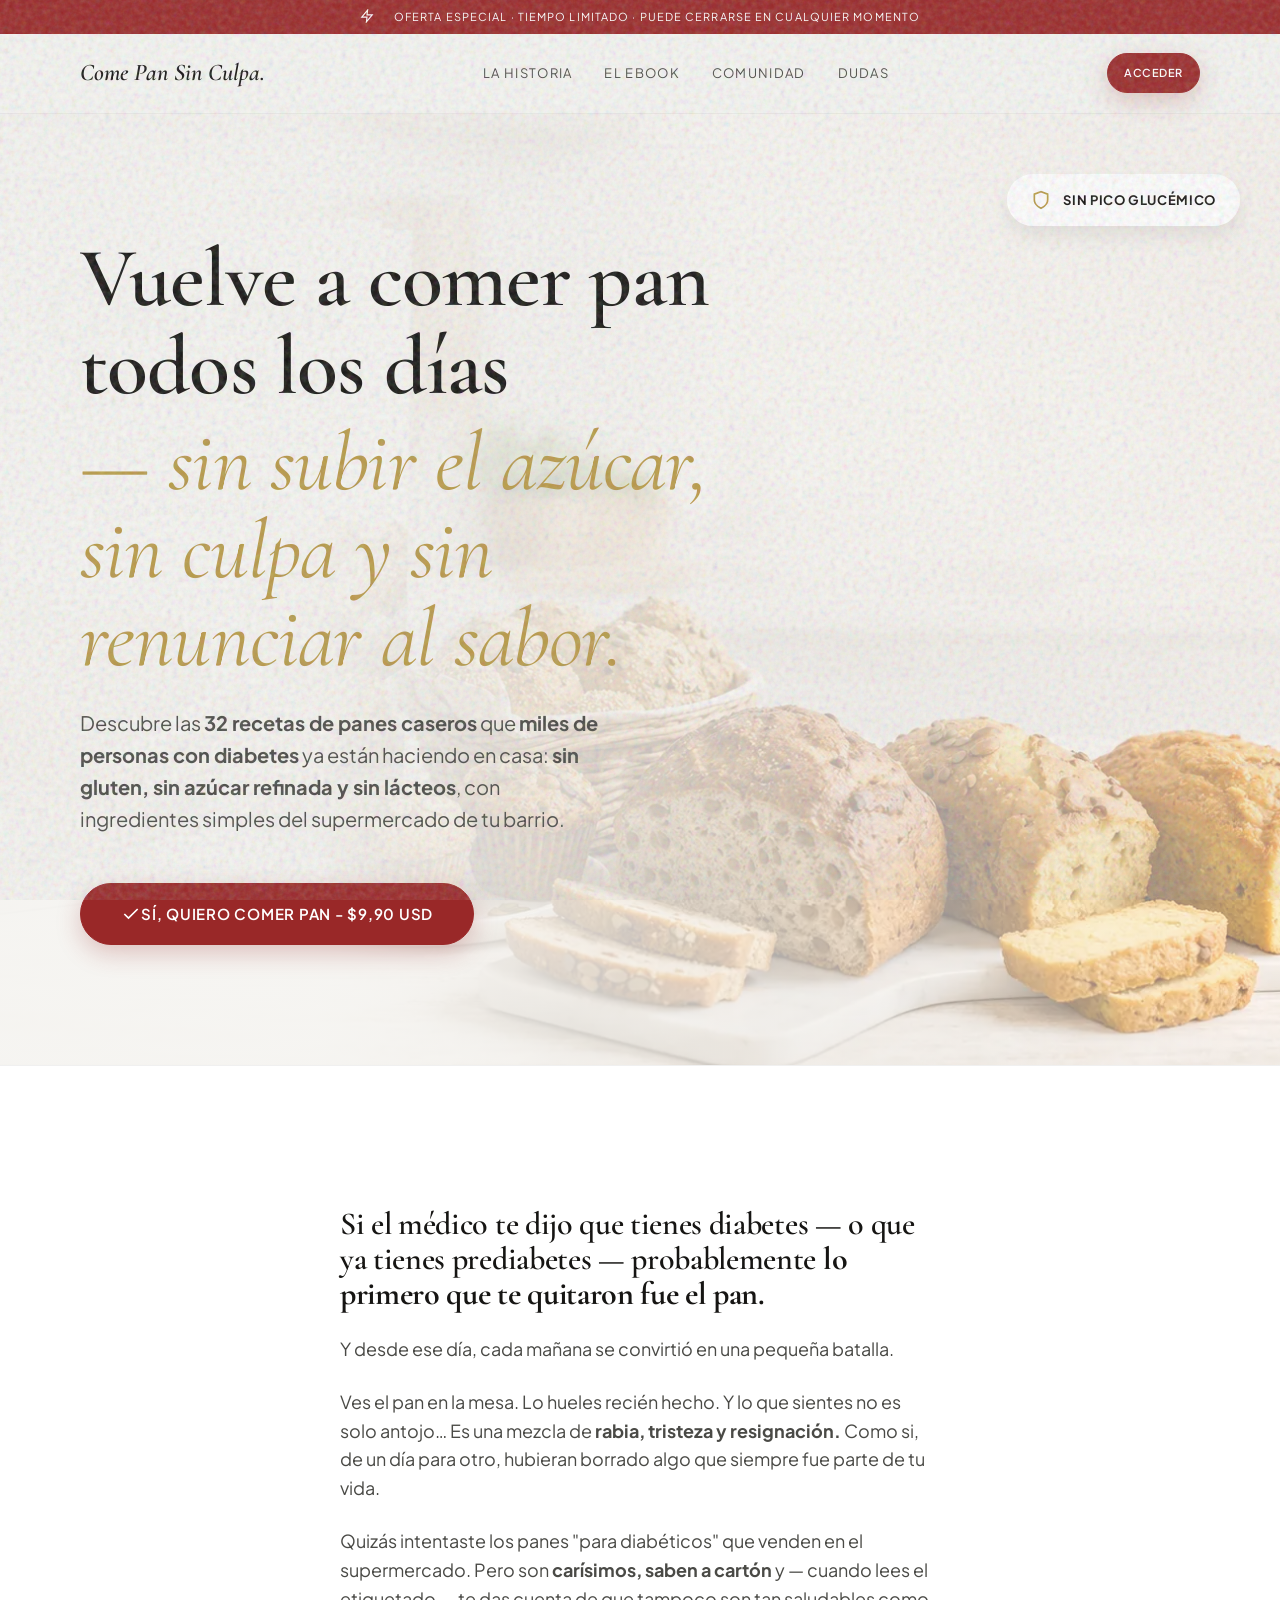
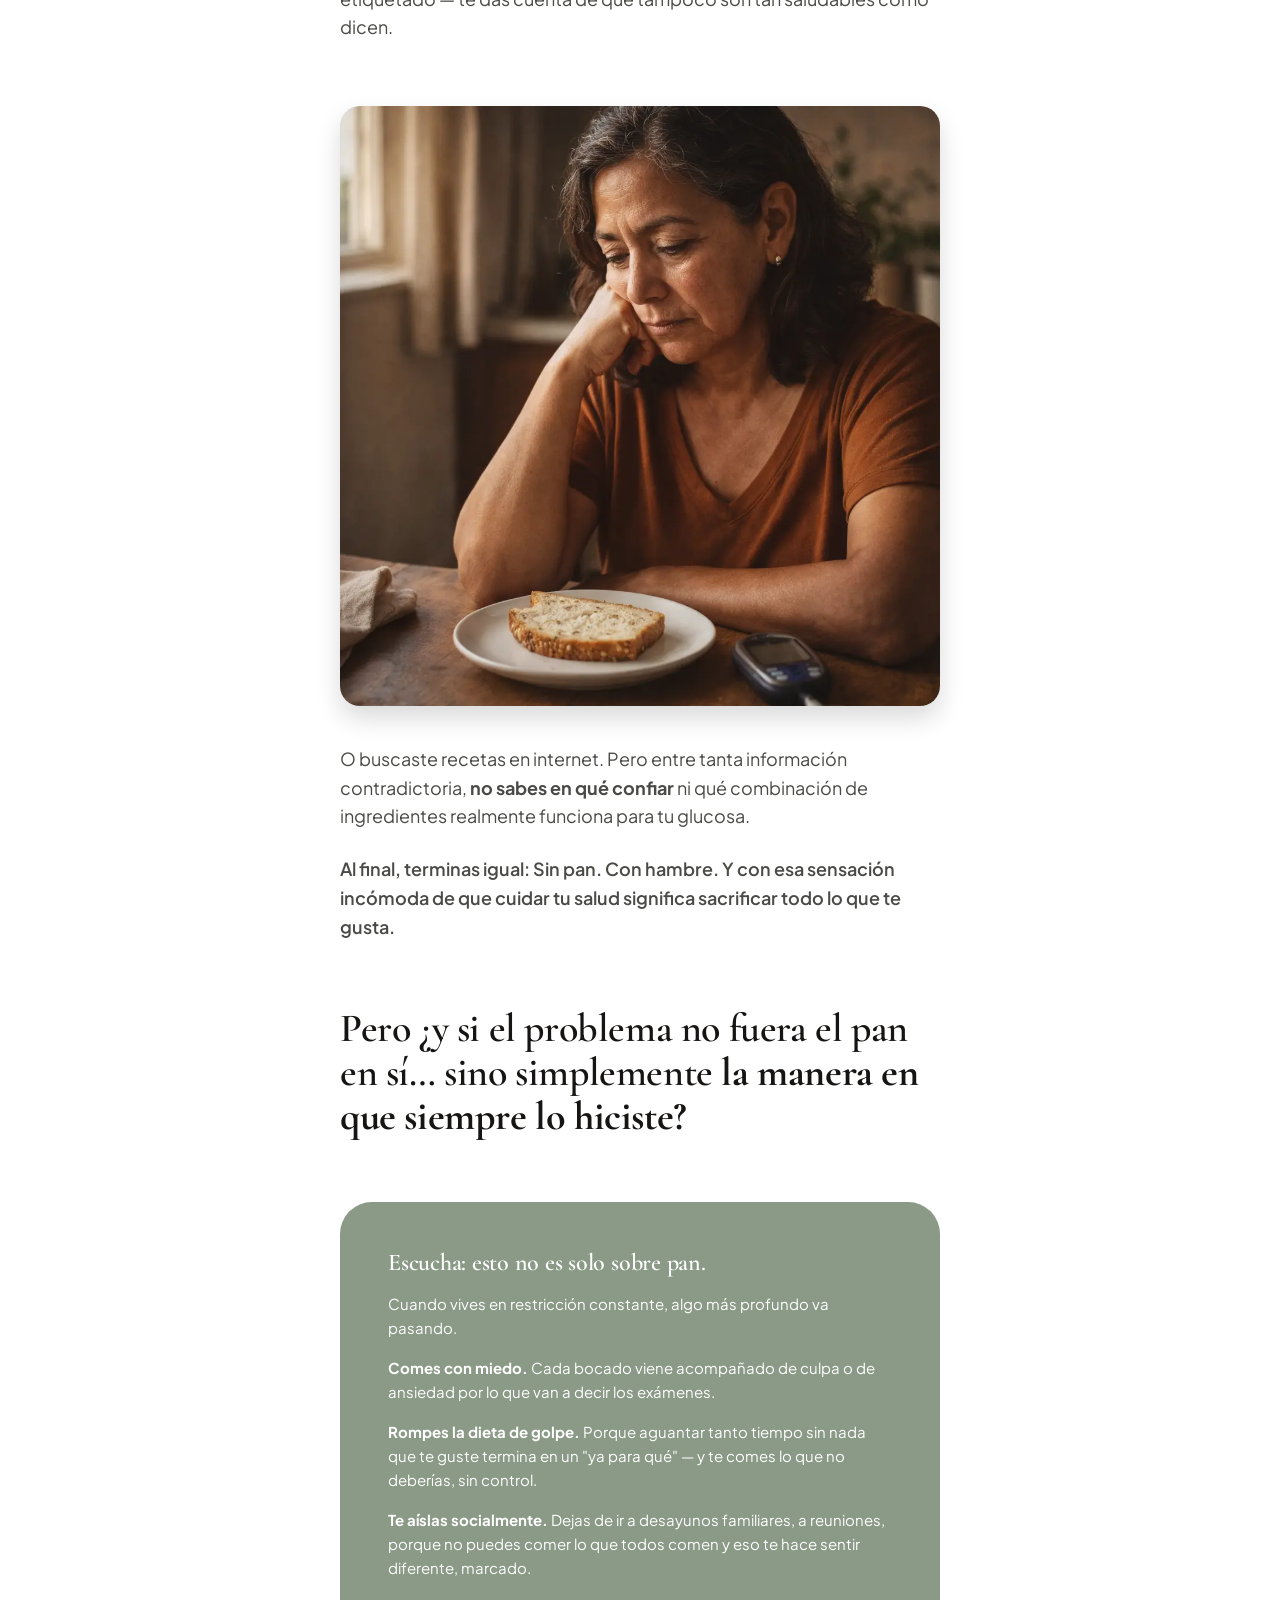
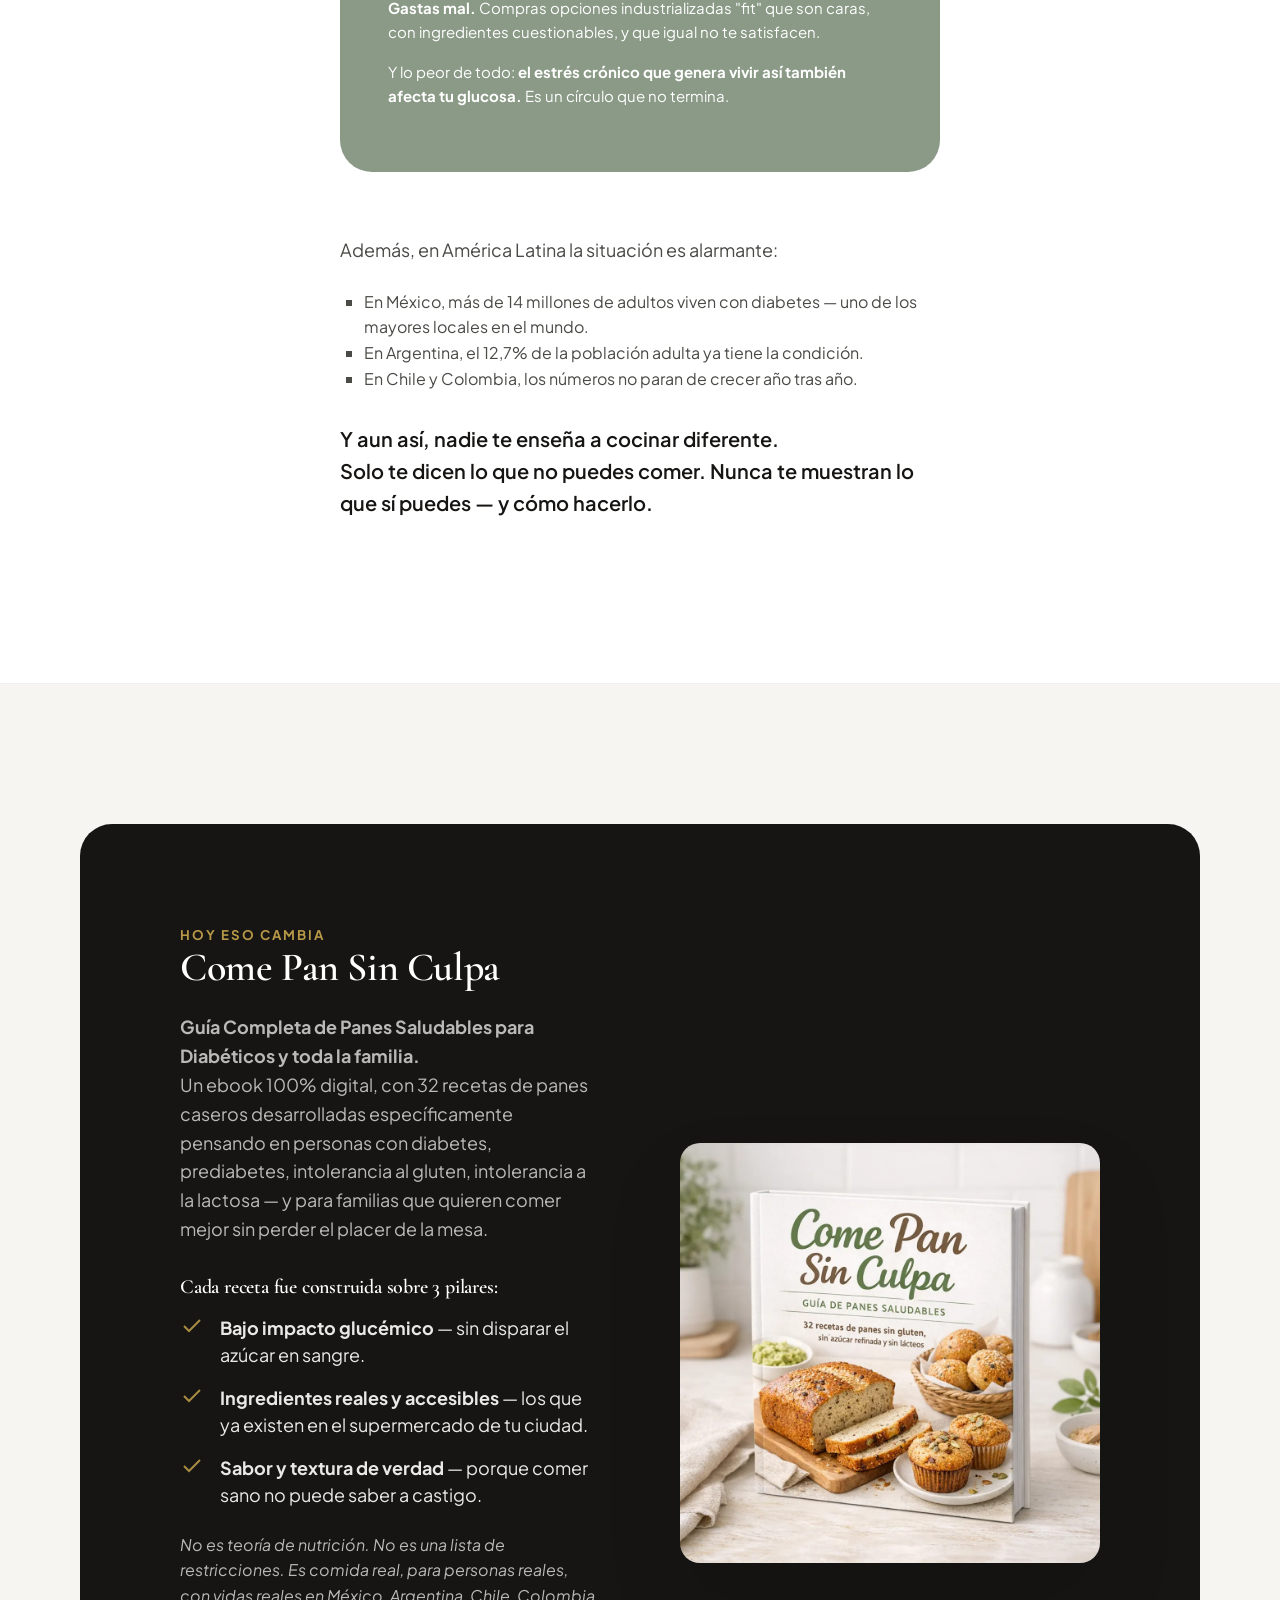
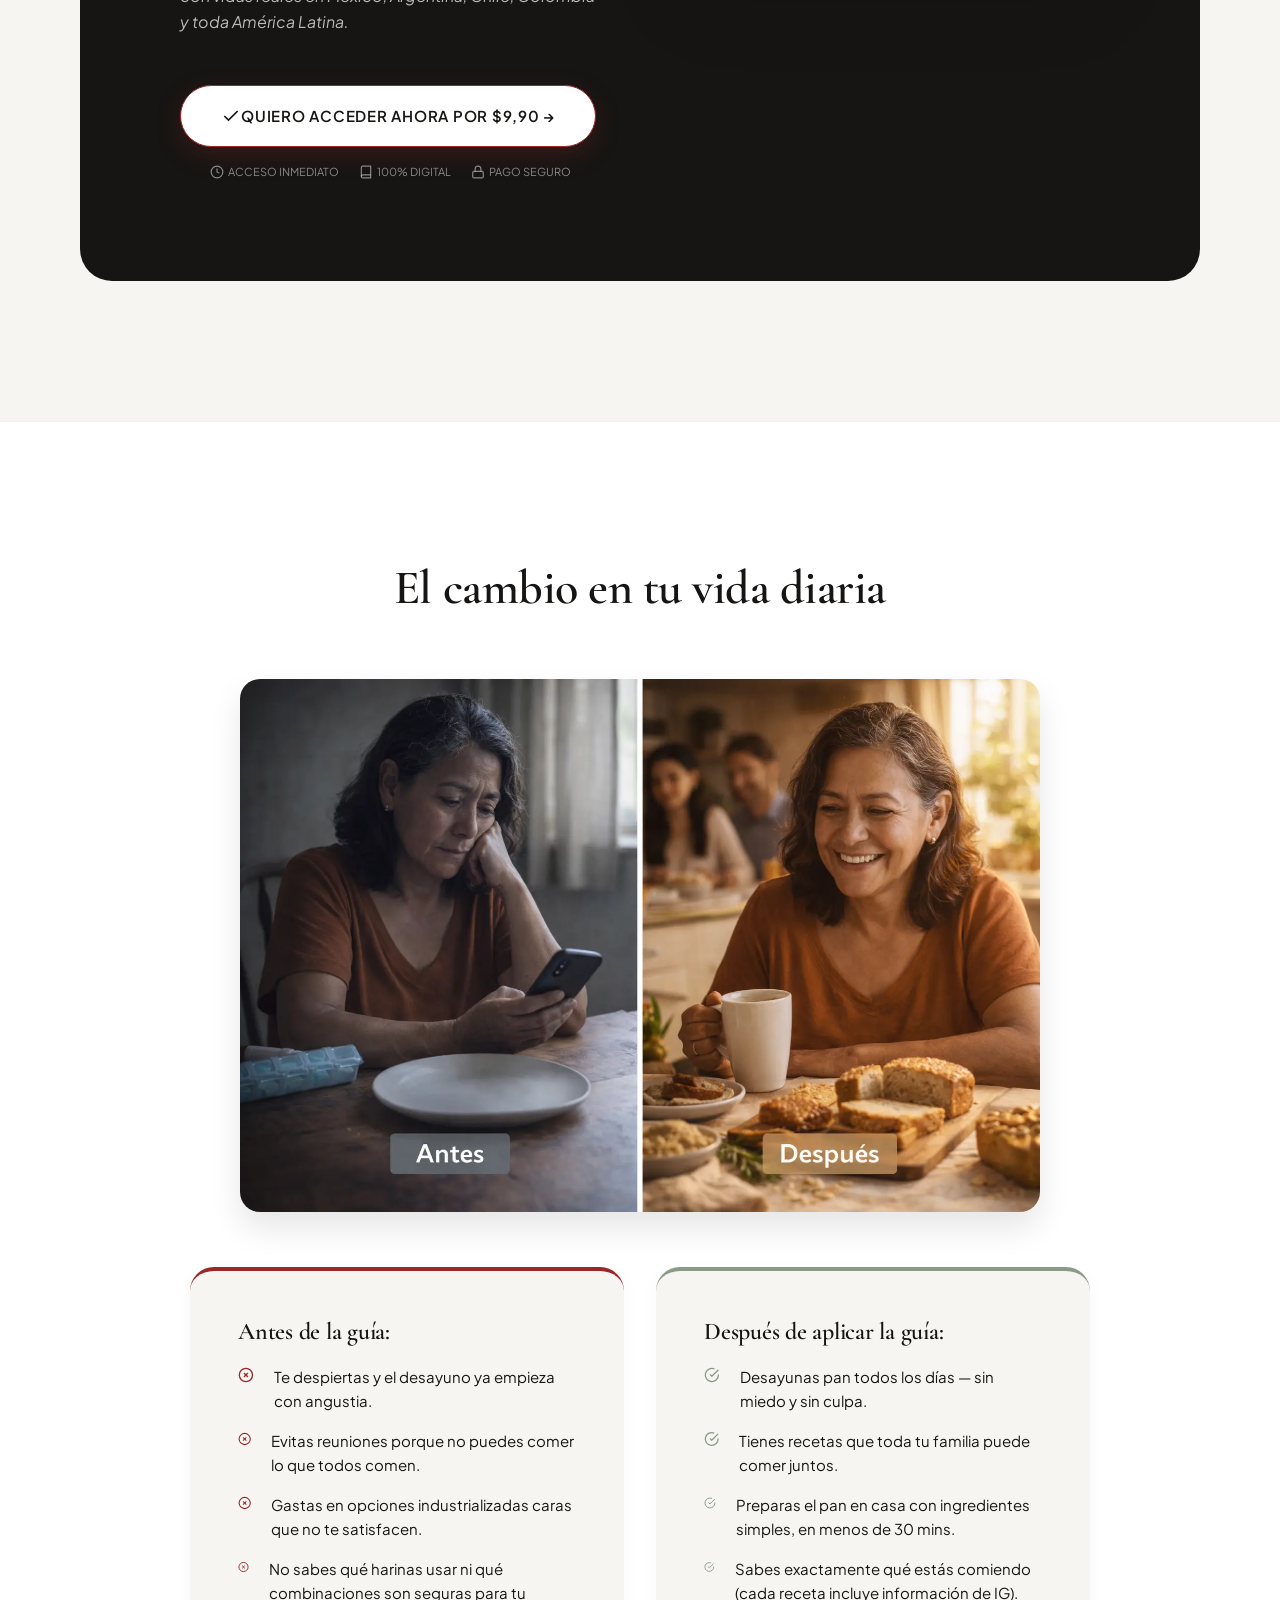
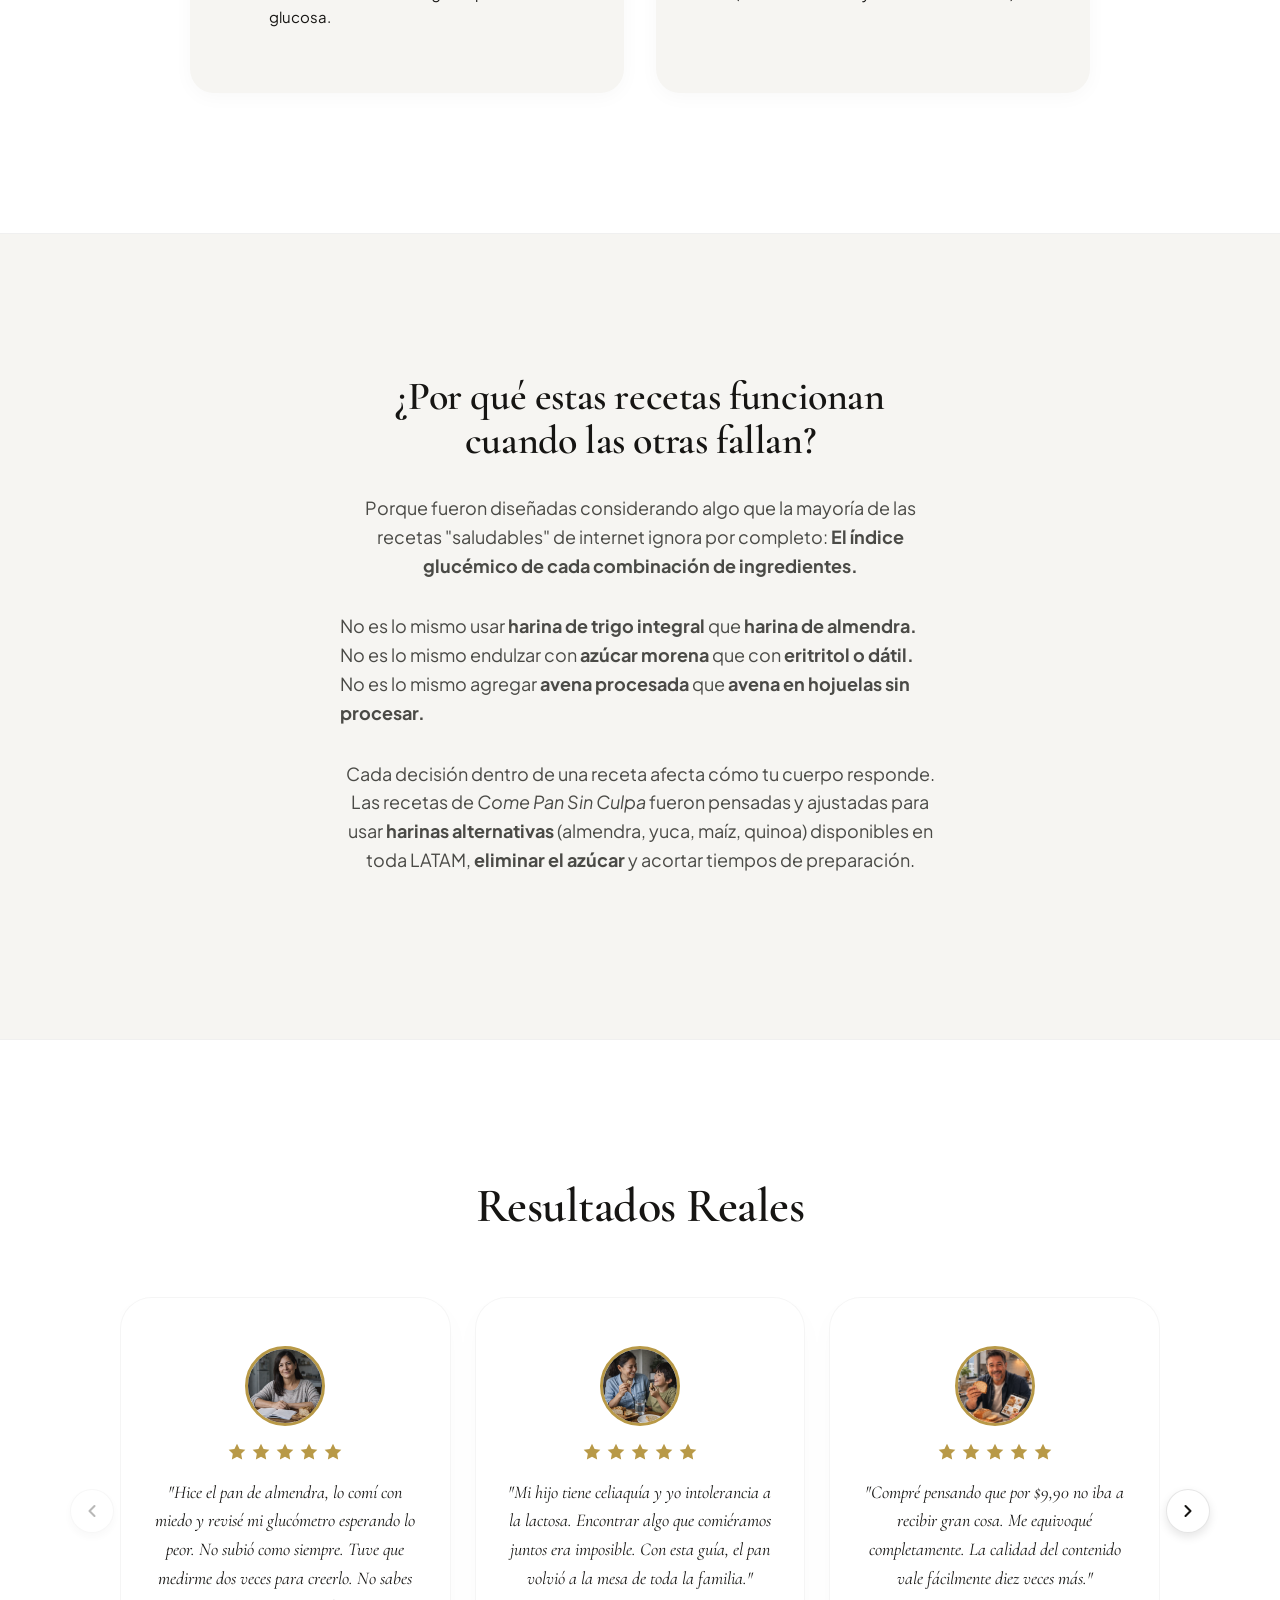
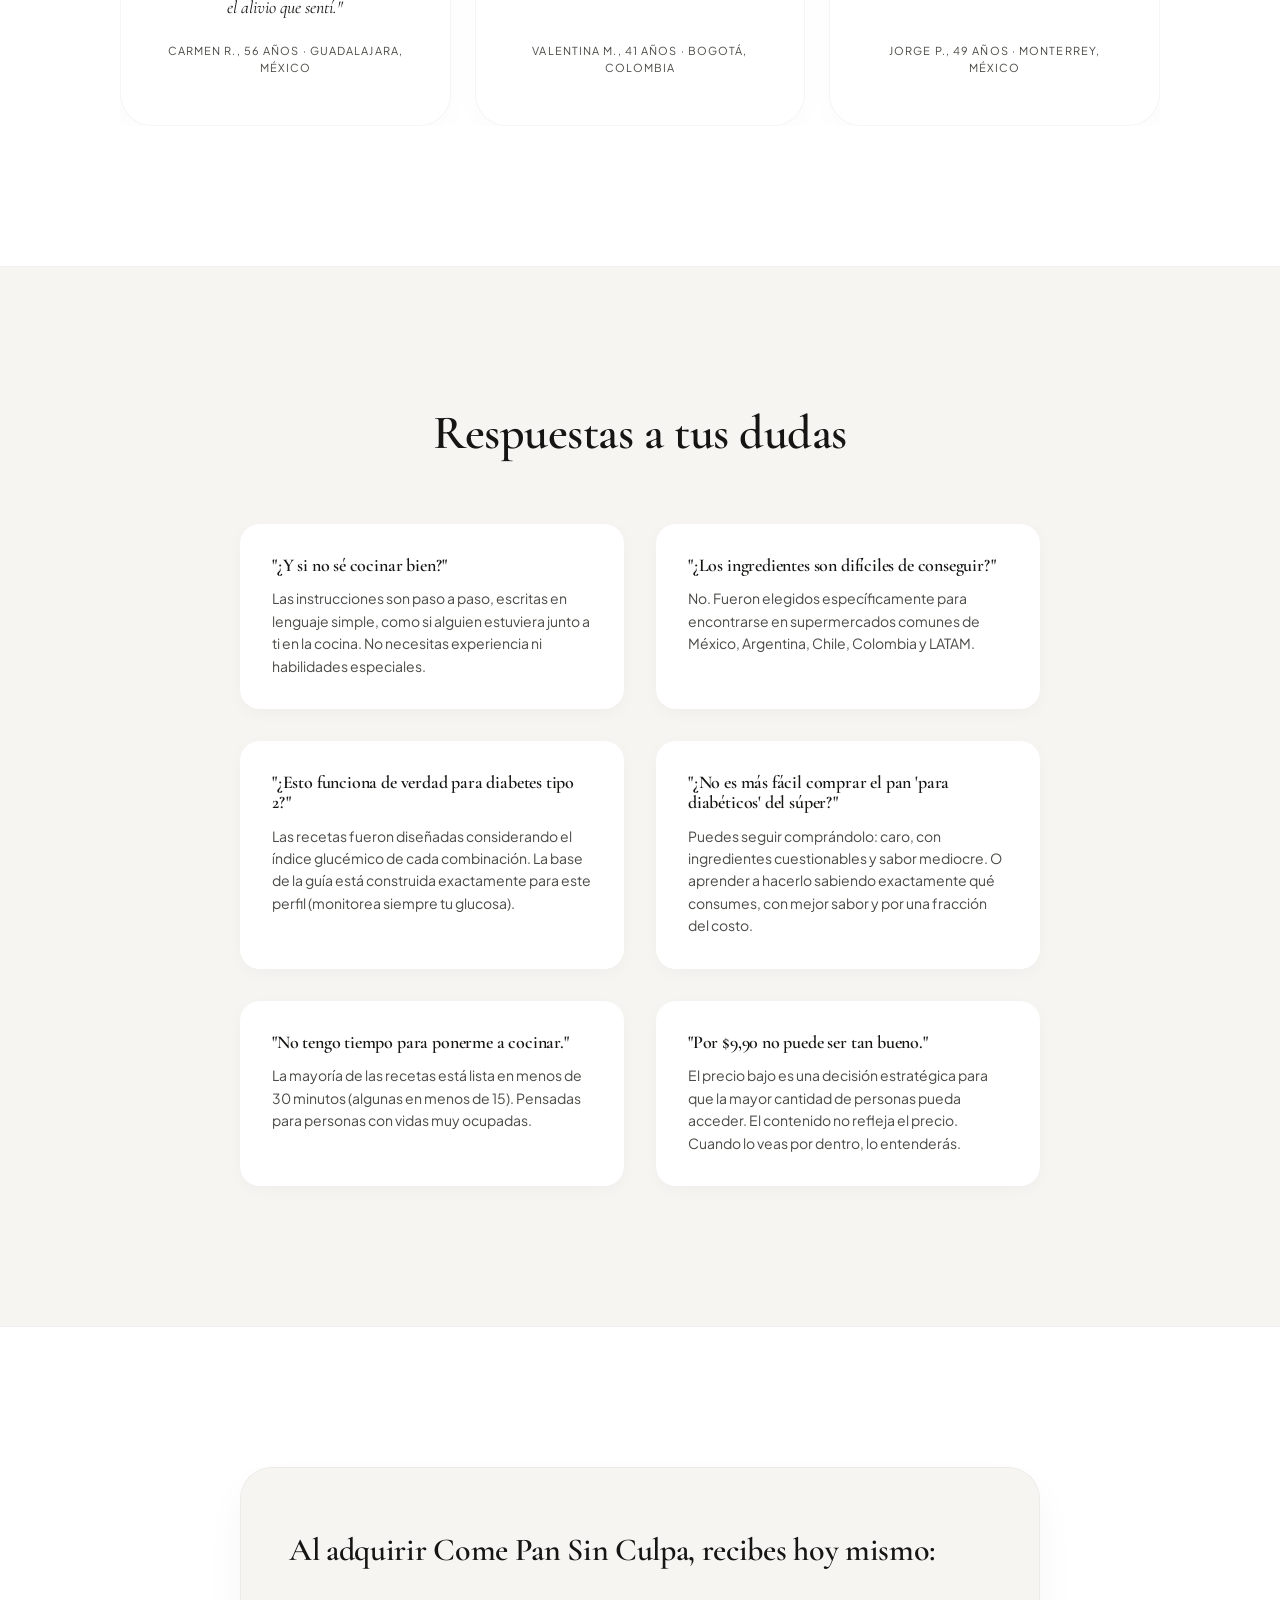
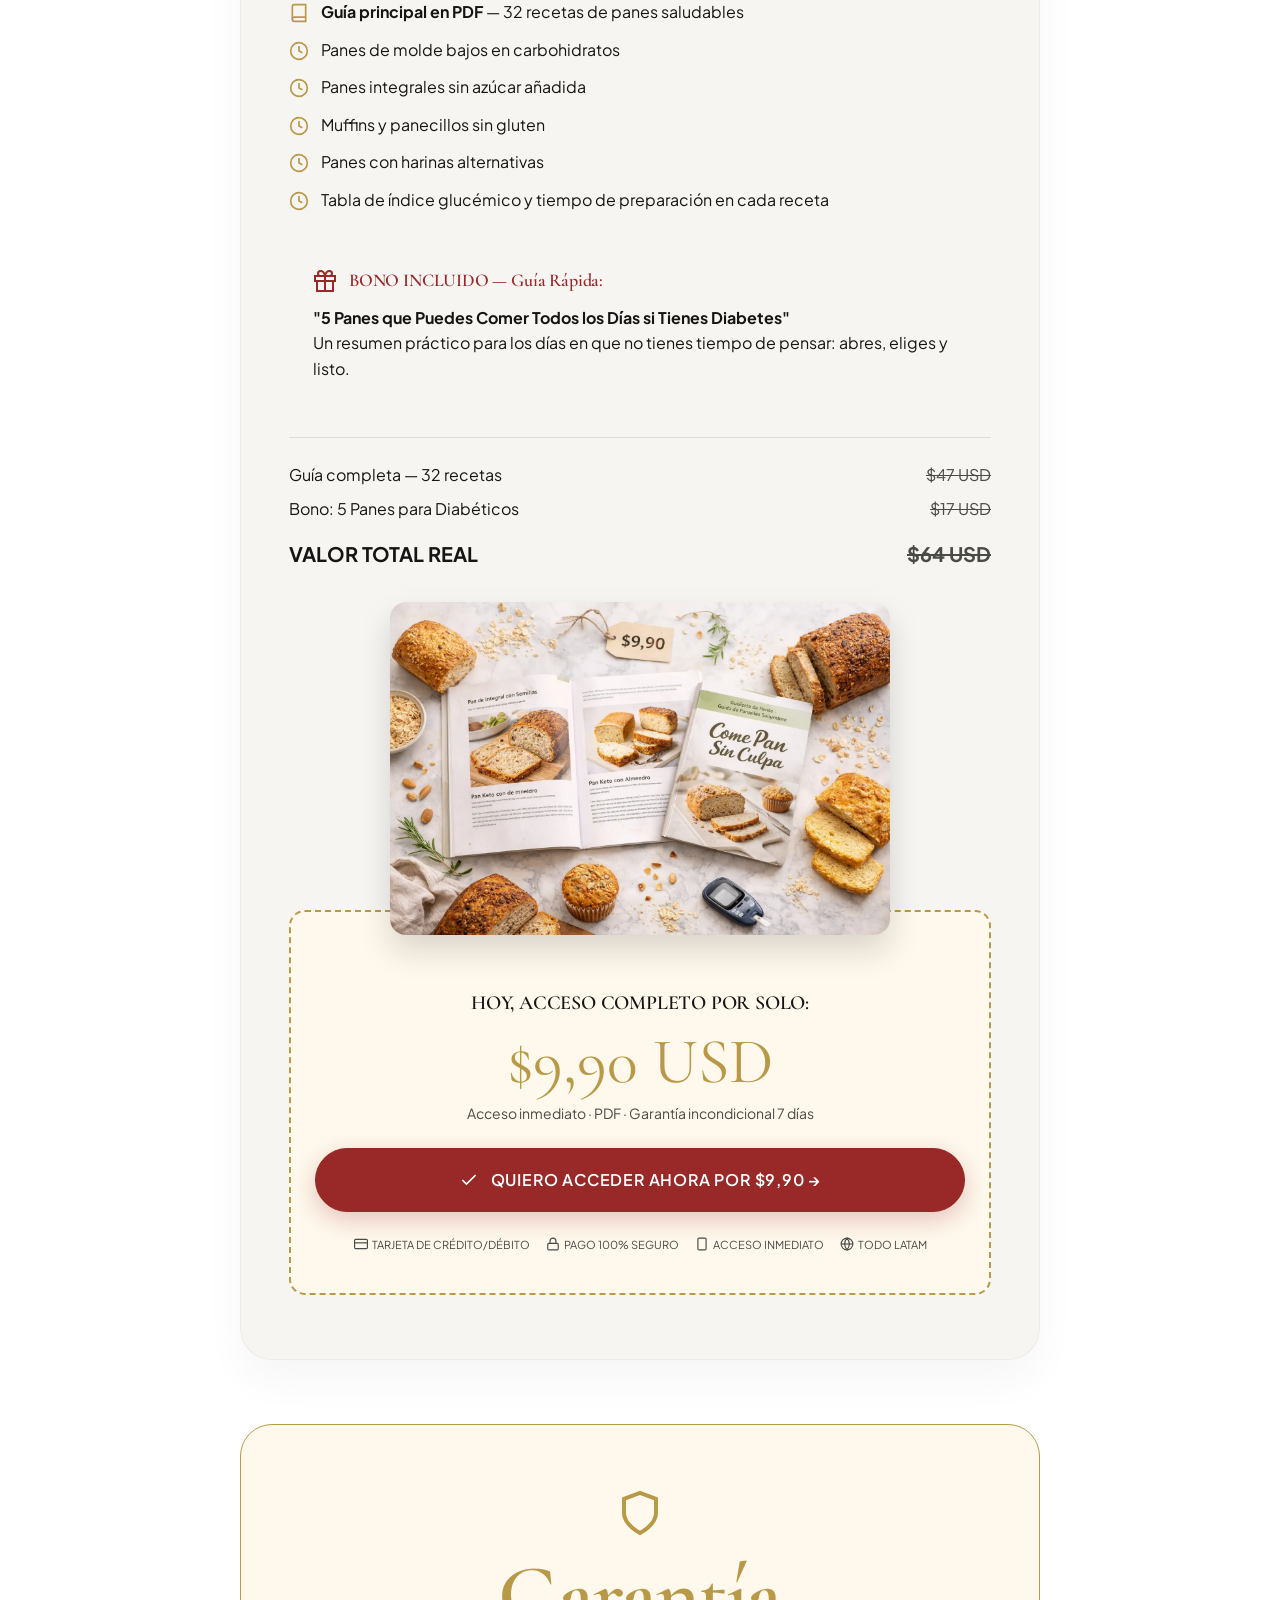
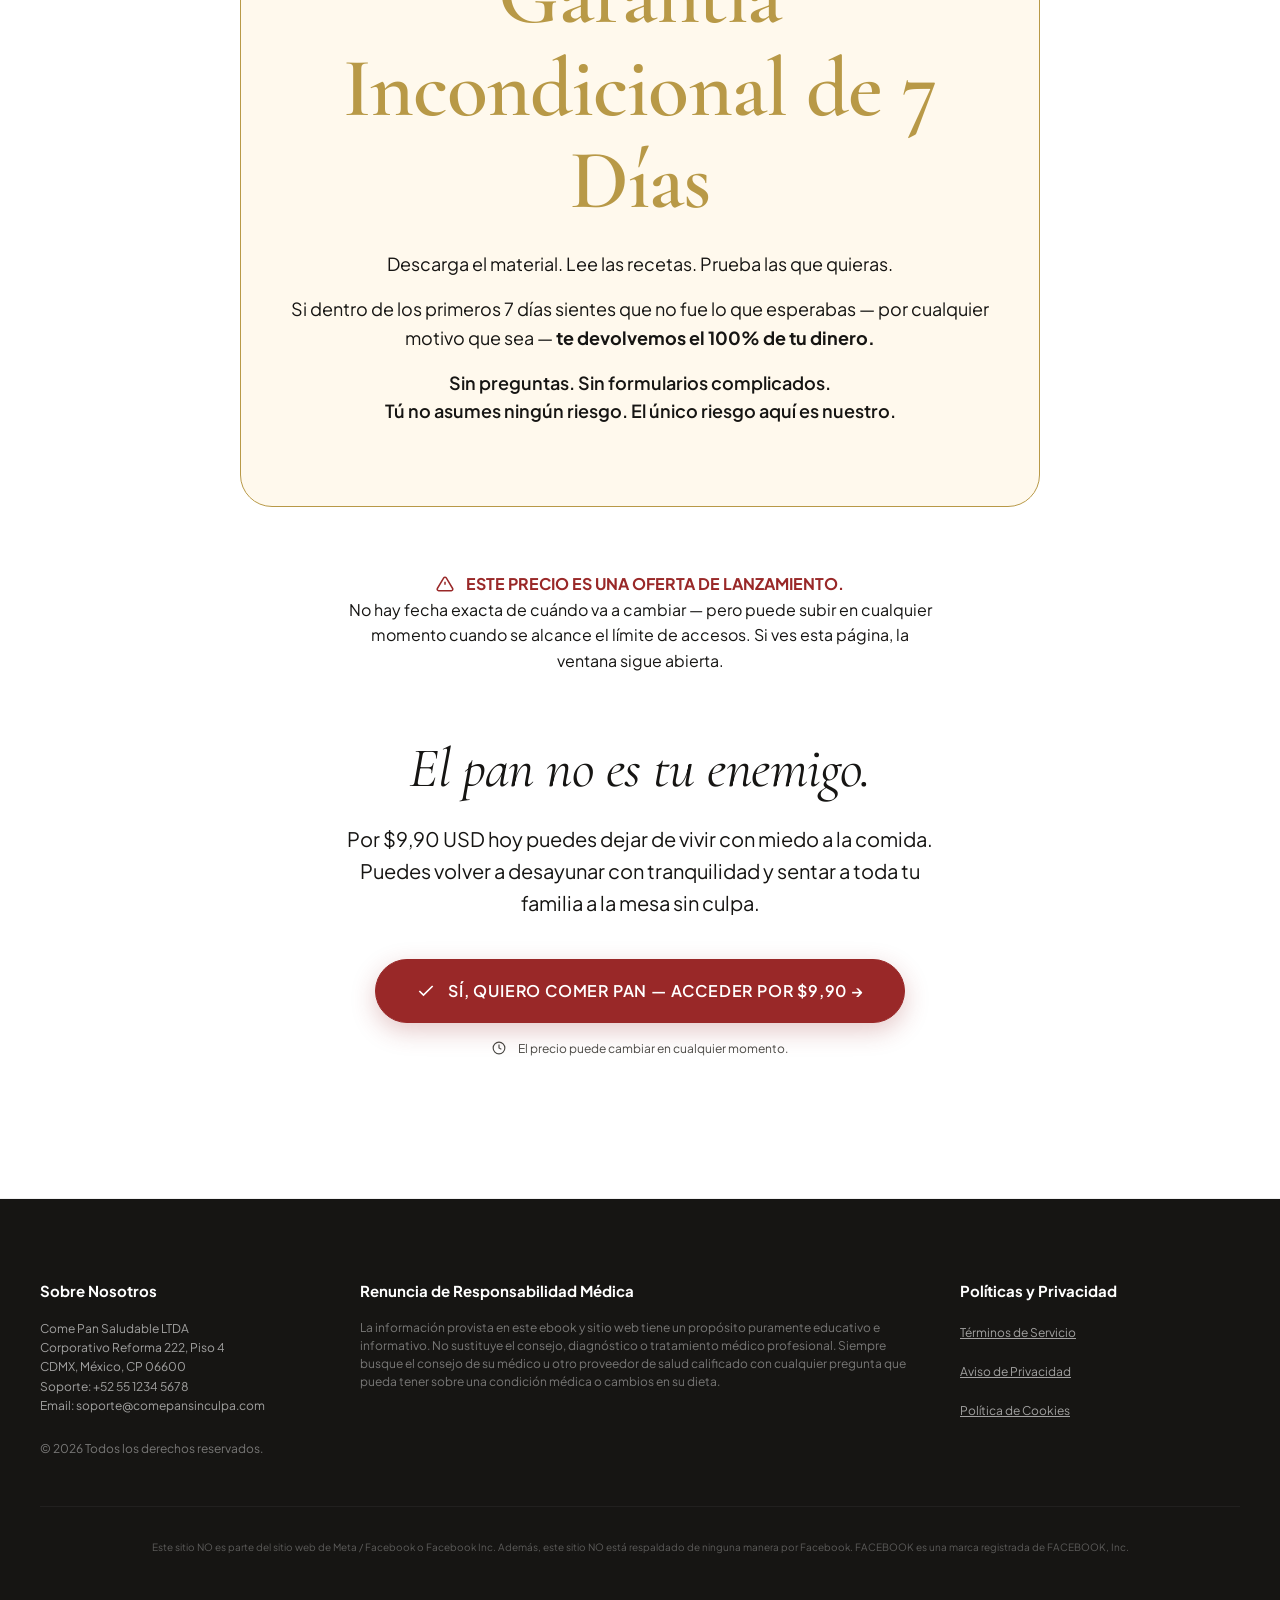
==== index.html @ 3ba7bdaf "Add landing page: index.html, styles.css and images" ====
<!DOCTYPE html>
<html lang="es">
<head>
    <meta charset="UTF-8">
    <meta name="viewport" content="width=device-width, initial-scale=1.0">
    <title>Come Pan Sin Culpa | Guía de Panes Saludables</title>
    <meta name="description" content="Vuelve a comer pan todos los días sin subir el azúcar.">
    <link rel="stylesheet" href="styles.css">
    <style>
        .icon {
            display: inline-flex;
            align-items: center;
            justify-content: center;
            vertical-align: middle;
            margin-right: 8px;
            margin-bottom: 2px;
        }
        .flex-center {
            display: flex;
            align-items: center;
            justify-content: center;
            gap: 12px;
        }
        .btn-primary .icon { margin-right: 12px; margin-bottom: 0; }
        .list-item { display: flex; align-items: flex-start; gap: 12px; margin-bottom: 12px; }
        .list-item svg { flex-shrink: 0; margin-top: 4px; color: var(--accent-gold); }
        .mini-icon { margin-right: 4px; vertical-align: middle; color: var(--ink-muted); margin-bottom: 2px; }
        .stars-row { display: flex; gap: 4px; color: var(--accent-gold); margin-bottom: 16px; }
        .section-title { text-align: center; margin-bottom: 64px; font-size: clamp(32px, 8vw, 48px); }
    </style>
</head>
<body>

    <!-- Promo Bar -->
    <div class="promo-bar">
        <svg class="icon" width="14" height="14" viewBox="0 0 24 24" fill="none" stroke="currentColor" stroke-width="2"><path d="M13 2L3 14h9l-1 8 10-12h-9l1-8z"></path></svg>
        <span>Oferta Especial · Tiempo Limitado · Puede cerrarse en cualquier momento</span>
    </div>

    <!-- Navigation -->
    <nav class="main-nav">
        <div class="container nav-content">
            <div class="logo">Come Pan Sin Culpa.</div>
            <div class="nav-links">
                <a href="#historia">La Historia</a>
                <a href="#solucion">El Ebook</a>
                <a href="#testimonios">Comunidad</a>
                <a href="#faq">Dudas</a>
            </div>
            <a href="#oferta" class="btn-primary nav-btn">Acceder</a>
        </div>
    </nav>

    <header class="hero">
        <div class="container hero-content reveal">
            <div class="hero-text">
                <h1>
                    Vuelve a comer pan todos los días 
                    <span class="gold-italic">— sin subir el azúcar, sin culpa y sin renunciar al sabor.</span>
                </h1>
                <p class="hero-subtitle">
                    Descubre las <strong>32 recetas de panes caseros</strong> que <strong>miles de personas con diabetes</strong> ya están haciendo en casa: <strong>sin gluten, sin azúcar refinada y sin lácteos</strong>, con ingredientes simples del supermercado de tu barrio.
                </p>
                <div class="hero-actions">
                    <a href="#oferta" class="btn-primary">
                        <svg width="20" height="20" viewBox="0 0 24 24" fill="none" stroke="currentColor" stroke-width="2"><polyline points="20 6 9 17 4 12"></polyline></svg>
                        SÍ, QUIERO COMER PAN - $9,90 USD
                    </a>
                </div>
            </div>
            
            <div class="floating-badge hero-badge">
                <svg width="20" height="20" viewBox="0 0 24 24" fill="none" stroke="var(--accent-gold)" stroke-width="2"><path d="M12 22s8-4 8-10V5l-8-3-8 3v7c0 6 8 10 8 10z"></path></svg>
                <span>Sin Pico Glucémico</span>
            </div>
        </div>
    </header>

    <!-- 3 & 4: Hook & Problem Agitation -->
    <section class="py-section bg-white" id="historia">
        <div class="container story-section">
            
            <div class="reveal" style="display: flex; flex-wrap: wrap; gap: 40px; align-items: center;">
                <div style="flex: 1 1 400px;">
                    <h2 style="font-size: 32px; margin-bottom: 24px; text-align: left;">Si el médico te dijo que tienes diabetes — o que ya tienes prediabetes — probablemente <strong>lo primero que te quitaron fue el pan.</strong></h2>
                    <p style="text-align: left;">Y desde ese día, cada mañana se convirtió en una pequeña batalla.</p>
                    <p style="text-align: left;">Ves el pan en la mesa. Lo hueles recién hecho. Y lo que sientes no es solo antojo… Es una mezcla de <strong>rabia, tristeza y resignación.</strong> Como si, de un día para otro, hubieran borrado algo que siempre fue parte de tu vida.</p>
                    <p style="text-align: left;">Quizás intentaste los panes "para diabéticos" que venden en el supermercado. Pero son <strong>carísimos, saben a cartón</strong> y — cuando lees el etiquetado — te das cuenta de que tampoco son tan saludables como dicen.</p>
                </div>
                <div style="flex: 1 1 300px;">
                    <img src="images/6.webp" alt="Consecuencias y restricciones de la diabetes" style="width: 100%; border-radius: 20px; box-shadow: 0 12px 24px rgba(0,0,0,0.15);">
                </div>
            </div>

            <div class="reveal" style="text-align: left; margin-top: 32px;">
                <p style="text-align: left;">O buscaste recetas en internet. Pero entre tanta información contradictoria, <strong>no sabes en qué confiar</strong> ni qué combinación de ingredientes realmente funciona para tu glucosa.</p>
                <p style="text-align: left; font-weight: 600;">Al final, terminas igual: Sin pan. Con hambre. Y con esa sensación incómoda de que cuidar tu salud significa sacrificar todo lo que te gusta.</p>
                
                <h2 style="margin-top: 64px; text-align: left;">Pero ¿y si el problema no fuera el pan en sí… sino simplemente <strong>la manera en que siempre lo hiciste?</strong></h2>
                
                <div class="highlight-box">
                    <h3 style="color: #fff; font-size: 28px; margin-bottom: 16px;">Escucha: esto no es solo sobre pan.</h3>
                    <p>Cuando vives en restricción constante, algo más profundo va pasando.</p>
                    <p><strong>Comes con miedo.</strong> Cada bocado viene acompañado de culpa o de ansiedad por lo que van a decir los exámenes.</p>
                    <p><strong>Rompes la dieta de golpe.</strong> Porque aguantar tanto tiempo sin nada que te guste termina en un "ya para qué" — y te comes lo que no deberías, sin control.</p>
                    <p><strong>Te aíslas socialmente.</strong> Dejas de ir a desayunos familiares, a reuniones, porque no puedes comer lo que todos comen y eso te hace sentir diferente, marcado.</p>
                    <p><strong>Gastas mal.</strong> Compras opciones industrializadas "fit" que son caras, con ingredientes cuestionables, y que igual no te satisfacen.</p>
                    <p>Y lo peor de todo: <strong>el estrés crónico que genera vivir así también afecta tu glucosa.</strong> Es un círculo que no termina.</p>
                </div>
            </div>

            <div class="reveal" style="text-align: left; margin-top: 64px;">
                <p>Además, en América Latina la situación es alarmante:</p>
                <ul style="margin-left: 24px; color: var(--ink-muted); margin-bottom: 32px; list-style: square;">
                    <li>En México, más de 14 millones de adultos viven con diabetes — uno de los mayores locales en el mundo.</li>
                    <li>En Argentina, el 12,7% de la población adulta ya tiene la condición.</li>
                    <li>En Chile y Colombia, los números no paran de crecer año tras año.</li>
                </ul>
                <p style="font-size: 20px; font-weight: 600; color: var(--ink-charcoal);">Y aun así, nadie te enseña a cocinar diferente.<br>Solo te dicen lo que no puedes comer. Nunca te muestran lo que sí puedes — y cómo hacerlo.</p>
            </div>
        </div>
    </section>

    <!-- 5: Solution Presentation -->
    <section class="py-section bg-oat" id="solucion">
        <div class="container">
            <div class="product-spotlight reveal">
                <div class="spotlight-grid">
                    <div>
                        <h5 style="color: var(--accent-gold); letter-spacing: 2px; text-transform: uppercase;">Hoy eso cambia</h5>
                        <h2 style="color: #fff; margin-bottom: 24px; font-size: 40px;">Come Pan Sin Culpa</h2>
                        <p style="color: rgba(255,255,255,0.7); font-size: 18px; margin-bottom: 32px;"><strong>Guía Completa de Panes Saludables para Diabéticos y toda la familia.</strong><br>Un ebook 100% digital, con 32 recetas de panes caseros desarrolladas específicamente pensando en personas con diabetes, prediabetes, intolerancia al gluten, intolerancia a la lactosa — y para familias que quieren comer mejor sin perder el placer de la mesa.</p>
                        
                        <h4 style="color: #fff; font-size: 20px; margin-bottom: 16px;">Cada receta fue construida sobre 3 pilares:</h4>
                        <ul style="list-style: none;" class="spotlight-features">
                            <li>
                                <svg width="24" height="24" viewBox="0 0 24 24" fill="none" stroke="currentColor" stroke-width="2"><polyline points="20 6 9 17 4 12"></polyline></svg>
                                <span><strong>Bajo impacto glucémico</strong> — sin disparar el azúcar en sangre.</span>
                            </li>
                            <li>
                                <svg width="24" height="24" viewBox="0 0 24 24" fill="none" stroke="currentColor" stroke-width="2"><polyline points="20 6 9 17 4 12"></polyline></svg>
                                <span><strong>Ingredientes reales y accesibles</strong> — los que ya existen en el supermercado de tu ciudad.</span>
                            </li>
                            <li>
                                <svg width="24" height="24" viewBox="0 0 24 24" fill="none" stroke="currentColor" stroke-width="2"><polyline points="20 6 9 17 4 12"></polyline></svg>
                                <span><strong>Sabor y textura de verdad</strong> — porque comer sano no puede saber a castigo.</span>
                            </li>
                        </ul>
                        
                        <p style="color: rgba(255,255,255,0.7); font-style: italic; margin-top: 24px;">No es teoría de nutrición. No es una lista de restricciones. Es comida real, para personas reales, con vidas reales en México, Argentina, Chile, Colombia y toda América Latina.</p>

                        <br><br>
                        <a href="#oferta" class="btn-primary" style="background:#fff; color:var(--ink-charcoal);">
                            <svg width="20" height="20" viewBox="0 0 24 24" fill="none" stroke="currentColor" stroke-width="2"><polyline points="20 6 9 17 4 12"></polyline></svg>
                            QUIERO ACCEDER AHORA POR $9,90 →
                        </a>
                        
                        <div style="display:flex; justify-content:center; flex-wrap:wrap; gap: 12px 20px; margin-top: 16px; color: rgba(255,255,255,0.5); font-size: 11px; text-transform: uppercase;">
                            <span class="flex-center" style="gap:4px;"><svg width="14" height="14" viewBox="0 0 24 24" fill="none" stroke="currentColor" stroke-width="2"><circle cx="12" cy="12" r="10"></circle><polyline points="12 6 12 12 16 14"></polyline></svg> Acceso Inmediato</span>
                            <span class="flex-center" style="gap:4px;"><svg width="14" height="14" viewBox="0 0 24 24" fill="none" stroke="currentColor" stroke-width="2"><path d="M4 19.5A2.5 2.5 0 0 1 6.5 17H20"></path><path d="M6.5 2H20v20H6.5A2.5 2.5 0 0 1 4 19.5v-15A2.5 2.5 0 0 1 6.5 2z"></path></svg> 100% Digital</span>
                            <span class="flex-center" style="gap:4px;"><svg width="14" height="14" viewBox="0 0 24 24" fill="none" stroke="currentColor" stroke-width="2"><rect x="3" y="11" width="18" height="11" rx="2" ry="2"></rect><path d="M7 11V7a5 5 0 0 1 10 0v4"></path></svg> Pago Seguro</span>
                        </div>
                    </div>
                    
                    <div class="editorial-image-wrapper" style="aspect-ratio: 1; border-radius: 20px;">
                        <img src="images/9.webp" alt="Recetas de pan Ebook 100% Digital" style="object-fit: cover;">
                    </div>
                </div>
            </div>
        </div>
    </section>

    <!-- 6: Benefits (Before vs After) -->
    <section class="py-section bg-white">
        <div class="container reveal">
            <h2 class="section-title">El cambio en tu vida diaria</h2>
            
            <div style="margin-bottom: 48px; text-align: center;">
                <img src="images/4.webp" alt="El cambio - Antes y Después de no poder comer pan" style="width: 100%; max-width: 800px; border-radius: 20px; box-shadow: 0 16px 32px rgba(0,0,0,0.1);">
            </div>

            <div class="before-after-grid">
                <div class="ba-card before">
                    <h3>Antes de la guía:</h3>
                    <ul>
                        <li><svg class="icon" width="20" height="20" style="color:var(--danger-crimson)" viewBox="0 0 24 24" fill="none" stroke="currentColor" stroke-width="2"><circle cx="12" cy="12" r="10"></circle><line x1="15" y1="9" x2="9" y2="15"></line><line x1="9" y1="9" x2="15" y2="15"></line></svg> Te despiertas y el desayuno ya empieza con angustia.</li>
                        <li><svg class="icon" width="20" height="20" style="color:var(--danger-crimson)" viewBox="0 0 24 24" fill="none" stroke="currentColor" stroke-width="2"><circle cx="12" cy="12" r="10"></circle><line x1="15" y1="9" x2="9" y2="15"></line><line x1="9" y1="9" x2="15" y2="15"></line></svg> Evitas reuniones porque no puedes comer lo que todos comen.</li>
                        <li><svg class="icon" width="20" height="20" style="color:var(--danger-crimson)" viewBox="0 0 24 24" fill="none" stroke="currentColor" stroke-width="2"><circle cx="12" cy="12" r="10"></circle><line x1="15" y1="9" x2="9" y2="15"></line><line x1="9" y1="9" x2="15" y2="15"></line></svg> Gastas en opciones industrializadas caras que no te satisfacen.</li>
                        <li><svg class="icon" width="20" height="20" style="color:var(--danger-crimson)" viewBox="0 0 24 24" fill="none" stroke="currentColor" stroke-width="2"><circle cx="12" cy="12" r="10"></circle><line x1="15" y1="9" x2="9" y2="15"></line><line x1="9" y1="9" x2="15" y2="15"></line></svg> No sabes qué harinas usar ni qué combinaciones son seguras para tu glucosa.</li>
                    </ul>
                </div>
                <div class="ba-card after">
                    <h3>Después de aplicar la guía:</h3>
                    <ul>
                        <li><svg class="icon" width="20" height="20" style="color:var(--accent-sage)" viewBox="0 0 24 24" fill="none" stroke="currentColor" stroke-width="2"><path d="M22 11.08V12a10 10 0 1 1-5.93-9.14"></path><polyline points="22 4 12 14.01 9 11.01"></polyline></svg> Desayunas pan todos los días — sin miedo y sin culpa.</li>
                        <li><svg class="icon" width="20" height="20" style="color:var(--accent-sage)" viewBox="0 0 24 24" fill="none" stroke="currentColor" stroke-width="2"><path d="M22 11.08V12a10 10 0 1 1-5.93-9.14"></path><polyline points="22 4 12 14.01 9 11.01"></polyline></svg> Tienes recetas que toda tu familia puede comer juntos.</li>
                        <li><svg class="icon" width="20" height="20" style="color:var(--accent-sage)" viewBox="0 0 24 24" fill="none" stroke="currentColor" stroke-width="2"><path d="M22 11.08V12a10 10 0 1 1-5.93-9.14"></path><polyline points="22 4 12 14.01 9 11.01"></polyline></svg> Preparas el pan en casa con ingredientes simples, en menos de 30 mins.</li>
                        <li><svg class="icon" width="20" height="20" style="color:var(--accent-sage)" viewBox="0 0 24 24" fill="none" stroke="currentColor" stroke-width="2"><path d="M22 11.08V12a10 10 0 1 1-5.93-9.14"></path><polyline points="22 4 12 14.01 9 11.01"></polyline></svg> Sabes exactamente qué estás comiendo (cada receta incluye información de IG).</li>
                    </ul>
                </div>
            </div>
        </div>
    </section>

    <!-- 7: Mechanism -->
    <section class="py-section bg-oat">
        <div class="container story-section reveal">
            <h2 class="section-title" style="margin-bottom: 32px;">¿Por qué estas recetas funcionan cuando las otras fallan?</h2>
            
            <p>Porque fueron diseñadas considerando algo que la mayoría de las recetas "saludables" de internet ignora por completo: <strong>El índice glucémico de cada combinación de ingredientes.</strong></p>
            <div style="text-align: left; margin: 32px 0;">
                <p>No es lo mismo usar <strong>harina de trigo integral</strong> que <strong>harina de almendra.</strong><br>
                No es lo mismo endulzar con <strong>azúcar morena</strong> que con <strong>eritritol o dátil.</strong><br>
                No es lo mismo agregar <strong>avena procesada</strong> que <strong>avena en hojuelas sin procesar.</strong></p>
            </div>
            <p>Cada decisión dentro de una receta afecta cómo tu cuerpo responde. Las recetas de <em>Come Pan Sin Culpa</em> fueron pensadas y ajustadas para usar <strong>harinas alternativas</strong> (almendra, yuca, maíz, quinoa) disponibles en toda LATAM, <strong>eliminar el azúcar</strong> y acortar tiempos de preparación.</p>
        </div>
    </section>

    <!-- 8: Social Proof -->
    <section class="py-section bg-white" id="testimonios">
        <div class="container testimonials reveal">
            <h2 class="section-title">Resultados Reales</h2>
            
            <div class="testi-carousel">
                <button class="carousel-btn prev" id="testi-prev" aria-label="Anterior">
                    <svg width="20" height="20" viewBox="0 0 24 24" fill="none" stroke="currentColor" stroke-width="2.5" stroke-linecap="round" stroke-linejoin="round"><polyline points="15 18 9 12 15 6"></polyline></svg>
                </button>
                
                <div class="testi-track-wrapper">
                    <div class="testi-track" id="testi-track">
                        <!-- Card 1 -->
                        <div class="testi-card" style="text-align: center;">
                            <img src="images/1.webp" alt="Clienta satisfecha" style="width: 80px; height: 80px; border-radius: 50%; object-fit: cover; margin-bottom: 16px; border: 3px solid var(--accent-gold); margin-left: auto; margin-right: auto;">
                            <div class="stars-row" style="justify-content: center;">
                                <svg width="20" height="20" viewBox="0 0 24 24" fill="currentColor" stroke="none"><polygon points="12 2 15.09 8.26 22 9.27 17 14.14 18.18 21.02 12 17.77 5.82 21.02 7 14.14 2 9.27 8.91 8.26 12 2"></polygon></svg>
                                <svg width="20" height="20" viewBox="0 0 24 24" fill="currentColor" stroke="none"><polygon points="12 2 15.09 8.26 22 9.27 17 14.14 18.18 21.02 12 17.77 5.82 21.02 7 14.14 2 9.27 8.91 8.26 12 2"></polygon></svg>
                                <svg width="20" height="20" viewBox="0 0 24 24" fill="currentColor" stroke="none"><polygon points="12 2 15.09 8.26 22 9.27 17 14.14 18.18 21.02 12 17.77 5.82 21.02 7 14.14 2 9.27 8.91 8.26 12 2"></polygon></svg>
                                <svg width="20" height="20" viewBox="0 0 24 24" fill="currentColor" stroke="none"><polygon points="12 2 15.09 8.26 22 9.27 17 14.14 18.18 21.02 12 17.77 5.82 21.02 7 14.14 2 9.27 8.91 8.26 12 2"></polygon></svg>
                                <svg width="20" height="20" viewBox="0 0 24 24" fill="currentColor" stroke="none"><polygon points="12 2 15.09 8.26 22 9.27 17 14.14 18.18 21.02 12 17.77 5.82 21.02 7 14.14 2 9.27 8.91 8.26 12 2"></polygon></svg>
                            </div>
                            <p>"Hice el pan de almendra, lo comí con miedo y revisé mi glucómetro esperando lo peor. No subió como siempre. Tuve que medirme dos veces para creerlo. No sabes el alivio que sentí."</p>
                            <div class="author">Carmen R., 56 años · Guadalajara, México</div>
                        </div>

                        <!-- Card 2 -->
                        <div class="testi-card" style="text-align: center;">
                            <img src="images/2.webp" alt="Clienta satisfecha" style="width: 80px; height: 80px; border-radius: 50%; object-fit: cover; margin-bottom: 16px; border: 3px solid var(--accent-gold); margin-left: auto; margin-right: auto;">
                            <div class="stars-row" style="justify-content: center;">
                                <svg width="20" height="20" viewBox="0 0 24 24" fill="currentColor" stroke="none"><polygon points="12 2 15.09 8.26 22 9.27 17 14.14 18.18 21.02 12 17.77 5.82 21.02 7 14.14 2 9.27 8.91 8.26 12 2"></polygon></svg><svg width="20" height="20" viewBox="0 0 24 24" fill="currentColor" stroke="none"><polygon points="12 2 15.09 8.26 22 9.27 17 14.14 18.18 21.02 12 17.77 5.82 21.02 7 14.14 2 9.27 8.91 8.26 12 2"></polygon></svg><svg width="20" height="20" viewBox="0 0 24 24" fill="currentColor" stroke="none"><polygon points="12 2 15.09 8.26 22 9.27 17 14.14 18.18 21.02 12 17.77 5.82 21.02 7 14.14 2 9.27 8.91 8.26 12 2"></polygon></svg><svg width="20" height="20" viewBox="0 0 24 24" fill="currentColor" stroke="none"><polygon points="12 2 15.09 8.26 22 9.27 17 14.14 18.18 21.02 12 17.77 5.82 21.02 7 14.14 2 9.27 8.91 8.26 12 2"></polygon></svg><svg width="20" height="20" viewBox="0 0 24 24" fill="currentColor" stroke="none"><polygon points="12 2 15.09 8.26 22 9.27 17 14.14 18.18 21.02 12 17.77 5.82 21.02 7 14.14 2 9.27 8.91 8.26 12 2"></polygon></svg>
                            </div>
                            <p>"Mi hijo tiene celiaquía y yo intolerancia a la lactosa. Encontrar algo que comiéramos juntos era imposible. Con esta guía, el pan volvió a la mesa de toda la familia."</p>
                            <div class="author">Valentina M., 41 años · Bogotá, Colombia</div>
                        </div>

                        <!-- Card 3 -->
                        <div class="testi-card" style="text-align: center;">
                            <img src="images/10.webp" alt="Cliente satisfecho" style="width: 80px; height: 80px; border-radius: 50%; object-fit: cover; margin-bottom: 16px; border: 3px solid var(--accent-gold); margin-left: auto; margin-right: auto;">
                            <div class="stars-row" style="justify-content: center;">
                                <svg width="20" height="20" viewBox="0 0 24 24" fill="currentColor" stroke="none"><polygon points="12 2 15.09 8.26 22 9.27 17 14.14 18.18 21.02 12 17.77 5.82 21.02 7 14.14 2 9.27 8.91 8.26 12 2"></polygon></svg><svg width="20" height="20" viewBox="0 0 24 24" fill="currentColor" stroke="none"><polygon points="12 2 15.09 8.26 22 9.27 17 14.14 18.18 21.02 12 17.77 5.82 21.02 7 14.14 2 9.27 8.91 8.26 12 2"></polygon></svg><svg width="20" height="20" viewBox="0 0 24 24" fill="currentColor" stroke="none"><polygon points="12 2 15.09 8.26 22 9.27 17 14.14 18.18 21.02 12 17.77 5.82 21.02 7 14.14 2 9.27 8.91 8.26 12 2"></polygon></svg><svg width="20" height="20" viewBox="0 0 24 24" fill="currentColor" stroke="none"><polygon points="12 2 15.09 8.26 22 9.27 17 14.14 18.18 21.02 12 17.77 5.82 21.02 7 14.14 2 9.27 8.91 8.26 12 2"></polygon></svg><svg width="20" height="20" viewBox="0 0 24 24" fill="currentColor" stroke="none"><polygon points="12 2 15.09 8.26 22 9.27 17 14.14 18.18 21.02 12 17.77 5.82 21.02 7 14.14 2 9.27 8.91 8.26 12 2"></polygon></svg>
                            </div>
                            <p>"Compré pensando que por $9,90 no iba a recibir gran cosa. Me equivoqué completamente. La calidad del contenido vale fácilmente diez veces más."</p>
                            <div class="author">Jorge P., 49 años · Monterrey, México</div>
                        </div>

                        <!-- Card 4 -->
                        <div class="testi-card" style="text-align: center;">
                            <img src="images/3.webp" alt="Clienta satisfecha" style="width: 80px; height: 80px; border-radius: 50%; object-fit: cover; margin-bottom: 16px; border: 3px solid var(--accent-gold); margin-left: auto; margin-right: auto;">
                            <div class="stars-row" style="justify-content: center;">
                                <svg width="20" height="20" viewBox="0 0 24 24" fill="currentColor" stroke="none"><polygon points="12 2 15.09 8.26 22 9.27 17 14.14 18.18 21.02 12 17.77 5.82 21.02 7 14.14 2 9.27 8.91 8.26 12 2"></polygon></svg><svg width="20" height="20" viewBox="0 0 24 24" fill="currentColor" stroke="none"><polygon points="12 2 15.09 8.26 22 9.27 17 14.14 18.18 21.02 12 17.77 5.82 21.02 7 14.14 2 9.27 8.91 8.26 12 2"></polygon></svg><svg width="20" height="20" viewBox="0 0 24 24" fill="currentColor" stroke="none"><polygon points="12 2 15.09 8.26 22 9.27 17 14.14 18.18 21.02 12 17.77 5.82 21.02 7 14.14 2 9.27 8.91 8.26 12 2"></polygon></svg><svg width="20" height="20" viewBox="0 0 24 24" fill="currentColor" stroke="none"><polygon points="12 2 15.09 8.26 22 9.27 17 14.14 18.18 21.02 12 17.77 5.82 21.02 7 14.14 2 9.27 8.91 8.26 12 2"></polygon></svg><svg width="20" height="20" viewBox="0 0 24 24" fill="currentColor" stroke="none"><polygon points="12 2 15.09 8.26 22 9.27 17 14.14 18.18 21.02 12 17.77 5.82 21.02 7 14.14 2 9.27 8.91 8.26 12 2"></polygon></svg>
                            </div>
                            <p>"Le mostré las recetas a mi nutricionista antes de empezar. Me dijo que estaban perfectas. Ahora como pan todos los días y mis controles siguen bien."</p>
                            <div class="author">Marcela F., 47 años · Buenos Aires, Argentina</div>
                        </div>
                    </div>
                </div>

                <button class="carousel-btn next" id="testi-next" aria-label="Siguiente">
                    <svg width="20" height="20" viewBox="0 0 24 24" fill="none" stroke="currentColor" stroke-width="2.5" stroke-linecap="round" stroke-linejoin="round"><polyline points="9 18 15 12 9 6"></polyline></svg>
                </button>
            </div>
        </div>
    </section>

    <!-- 9: Objections (FAQ) -->
    <section class="py-section bg-oat" id="faq">
        <div class="container reveal">
            <h2 class="section-title">Respuestas a tus dudas</h2>
            <div class="objections-grid">
                <div class="objection-card">
                    <h4>"¿Y si no sé cocinar bien?"</h4>
                    <p>Las instrucciones son paso a paso, escritas en lenguaje simple, como si alguien estuviera junto a ti en la cocina. No necesitas experiencia ni habilidades especiales.</p>
                </div>
                <div class="objection-card">
                    <h4>"¿Los ingredientes son difíciles de conseguir?"</h4>
                    <p>No. Fueron elegidos específicamente para encontrarse en supermercados comunes de México, Argentina, Chile, Colombia y LATAM.</p>
                </div>
                <div class="objection-card">
                    <h4>"¿Esto funciona de verdad para diabetes tipo 2?"</h4>
                    <p>Las recetas fueron diseñadas considerando el índice glucémico de cada combinación. La base de la guía está construida exactamente para este perfil (monitorea siempre tu glucosa).</p>
                </div>
                <div class="objection-card">
                    <h4>"¿No es más fácil comprar el pan 'para diabéticos' del súper?"</h4>
                    <p>Puedes seguir comprándolo: caro, con ingredientes cuestionables y sabor mediocre. O aprender a hacerlo sabiendo exactamente qué consumes, con mejor sabor y por una fracción del costo.</p>
                </div>
                <div class="objection-card">
                    <h4>"No tengo tiempo para ponerme a cocinar."</h4>
                    <p>La mayoría de las recetas está lista en menos de 30 minutos (algunas en menos de 15). Pensadas para personas con vidas muy ocupadas.</p>
                </div>
                <div class="objection-card">
                    <h4>"Por $9,90 no puede ser tan bueno."</h4>
                    <p>El precio bajo es una decisión estratégica para que la mayor cantidad de personas pueda acceder. El contenido no refleja el precio. Cuando lo veas por dentro, lo entenderás.</p>
                </div>
            </div>
        </div>
    </section>

    <!-- 10, 11 & 12: Offer & Guarantee & Scarcity -->
    <section class="py-section bg-white" id="oferta">
        <div class="container final-cta reveal">
            
            <div class="detailed-offer-box" style="margin-bottom: 64px;">
                <h2 style="font-size: clamp(24px, 5vw, 32px); margin-bottom: 32px;">Al adquirir Come Pan Sin Culpa, recibes hoy mismo:</h2>
                
                <div class="list-item">
                    <svg width="20" height="20" viewBox="0 0 24 24" fill="none" stroke="currentColor" stroke-width="2"><path d="M4 19.5A2.5 2.5 0 0 1 6.5 17H20"></path><path d="M6.5 2H20v20H6.5A2.5 2.5 0 0 1 4 19.5v-15A2.5 2.5 0 0 1 6.5 2z"></path></svg>
                    <span><strong>Guía principal en PDF</strong> — 32 recetas de panes saludables</span>
                </div>
                <div class="list-item">
                    <svg width="20" height="20" viewBox="0 0 24 24" fill="none" stroke="currentColor" stroke-width="2"><circle cx="12" cy="12" r="10"></circle><polyline points="12 6 12 12 16 14"></polyline></svg>
                    <span>Panes de molde bajos en carbohidratos</span>
                </div>
                <div class="list-item">
                    <svg width="20" height="20" viewBox="0 0 24 24" fill="none" stroke="currentColor" stroke-width="2"><circle cx="12" cy="12" r="10"></circle><polyline points="12 6 12 12 16 14"></polyline></svg>
                    <span>Panes integrales sin azúcar añadida</span>
                </div>
                <div class="list-item">
                    <svg width="20" height="20" viewBox="0 0 24 24" fill="none" stroke="currentColor" stroke-width="2"><circle cx="12" cy="12" r="10"></circle><polyline points="12 6 12 12 16 14"></polyline></svg>
                    <span>Muffins y panecillos sin gluten</span>
                </div>
                <div class="list-item">
                    <svg width="20" height="20" viewBox="0 0 24 24" fill="none" stroke="currentColor" stroke-width="2"><circle cx="12" cy="12" r="10"></circle><polyline points="12 6 12 12 16 14"></polyline></svg>
                    <span>Panes con harinas alternativas</span>
                </div>
                <div class="list-item" style="margin-bottom: 32px;">
                    <svg width="20" height="20" viewBox="0 0 24 24" fill="none" stroke="currentColor" stroke-width="2"><circle cx="12" cy="12" r="10"></circle><polyline points="12 6 12 12 16 14"></polyline></svg>
                    <span>Tabla de índice glucémico y tiempo de preparación en cada receta</span>
                </div>
                
                <div style="background: var(--bg-oat); padding: 24px; border-radius: 16px; margin-bottom: 32px;">
                    <h4 class="flex-center" style="justify-content: flex-start; color: var(--danger-crimson); margin-bottom: 12px; font-size: 18px;">
                        <svg width="24" height="24" viewBox="0 0 24 24" fill="none" stroke="currentColor" stroke-width="2"><polyline points="20 12 20 22 4 22 4 12"></polyline><rect x="2" y="7" width="20" height="5"></rect><line x1="12" y1="22" x2="12" y2="7"></line><path d="M12 7H7.5a2.5 2.5 0 0 1 0-5C11 2 12 7 12 7z"></path><path d="M12 7h4.5a2.5 2.5 0 0 0 0-5C13 2 12 7 12 7z"></path></svg>
                        BONO INCLUIDO — Guía Rápida:
                    </h4>
                    <p><strong>"5 Panes que Puedes Comer Todos los Días si Tienes Diabetes"</strong><br>Un resumen práctico para los días en que no tienes tiempo de pensar: abres, eliges y listo.</p>
                </div>

                <div style="border-top: 1px solid rgba(0,0,0,0.1); padding-top: 24px; margin-bottom: 32px;">
                    <div style="display:flex; justify-content:space-between; margin-bottom:8px;"><span>Guía completa — 32 recetas</span><span style="color:var(--ink-muted);"><s>$47 USD</s></span></div>
                    <div style="display:flex; justify-content:space-between; margin-bottom:8px;"><span>Bono: 5 Panes para Diabéticos</span><span style="color:var(--ink-muted);"><s>$17 USD</s></span></div>
                    <div style="display:flex; justify-content:space-between; font-weight:bold; font-size: 20px; color: var(--ink-charcoal); margin-top: 16px;"><span>VALOR TOTAL REAL</span><span style="color:var(--ink-muted);"><s>$64 USD</s></span></div>
                </div>

                <div style="text-align: center; margin-bottom: -32px; position: relative; z-index: 2;">
                    <img src="images/5.webp" alt="Oferta Come Pan Sin Culpa" style="width: 100%; max-width: 500px; border-radius: 16px; box-shadow: 0 16px 32px rgba(0,0,0,0.15);">
                </div>

                <div style="text-align: center; border: 2px dashed var(--accent-gold); padding: 80px 24px 40px 24px; border-radius: 16px; background: #FFF9ED;">
                    <h3 style="font-size: 20px; text-transform: uppercase; margin-bottom: 16px;">Hoy, Acceso Completo Por Solo:</h3>
                    <div style="font-size: 64px; font-family: var(--font-serif); color: var(--accent-gold); line-height: 1;">$9,90 USD</div>
                    <p style="font-size: 14px; color: var(--ink-muted); margin-top: 8px; margin-bottom: 24px;">Acceso inmediato · PDF · Garantía incondicional 7 días</p>
                    
                    <a href="#" class="btn-primary" style="width: 100%; font-size: 16px;">
                        <svg class="icon" width="20" height="20" viewBox="0 0 24 24" fill="none" stroke="currentColor" stroke-width="2"><polyline points="20 6 9 17 4 12"></polyline></svg>
                        QUIERO ACCEDER AHORA POR $9,90 →
                    </a>
                    
                    <div style="font-size: 11px; margin-top: 24px; color: var(--ink-muted); text-transform: uppercase; display: flex; flex-wrap: wrap; justify-content: center; gap: 16px; align-items: center;">
                        <span class="flex-center" style="gap:4px;"><svg width="14" height="14" viewBox="0 0 24 24" fill="none" stroke="currentColor" stroke-width="2"><rect x="1" y="4" width="22" height="16" rx="2" ry="2"></rect><line x1="1" y1="10" x2="23" y2="10"></line></svg> Tarjeta de crédito/débito</span>
                        <span class="flex-center" style="gap:4px;"><svg width="14" height="14" viewBox="0 0 24 24" fill="none" stroke="currentColor" stroke-width="2"><rect x="3" y="11" width="18" height="11" rx="2" ry="2"></rect><path d="M7 11V7a5 5 0 0 1 10 0v4"></path></svg> Pago 100% Seguro</span>
                        <span class="flex-center" style="gap:4px;"><svg width="14" height="14" viewBox="0 0 24 24" fill="none" stroke="currentColor" stroke-width="2"><rect x="5" y="2" width="14" height="20" rx="2" ry="2"></rect><line x1="12" y1="18" x2="12.01" y2="18"></line></svg> Acceso Inmediato</span>
                        <span class="flex-center" style="gap:4px;"><svg width="14" height="14" viewBox="0 0 24 24" fill="none" stroke="currentColor" stroke-width="2"><circle cx="12" cy="12" r="10"></circle><line x1="2" y1="12" x2="22" y2="12"></line><path d="M12 2a15.3 15.3 0 0 1 4 10 15.3 15.3 0 0 1-4 10 15.3 15.3 0 0 1-4-10 15.3 15.3 0 0 1 4-10z"></path></svg> Todo LATAM</span>
                    </div>
                </div>
            </div>

            <div class="guarantee-box" style="margin-bottom: 64px;">
                <h2 class="flex-center" style="justify-content: center; flex-direction: column;">
                    <svg width="48" height="48" viewBox="0 0 24 24" fill="none" stroke="currentColor" stroke-width="2"><path d="M12 22s8-4 8-10V5l-8-3-8 3v7c0 6 8 10 8 10z"></path></svg>
                    Garantía Incondicional de 7 Días
                </h2>
                <p>Descarga el material. Lee las recetas. Prueba las que quieras.</p>
                <p>Si dentro de los primeros 7 días sientes que no fue lo que esperabas — por cualquier motivo que sea — <strong>te devolvemos el 100% de tu dinero.</strong></p>
                <p style="font-weight: 600;">Sin preguntas. Sin formularios complicados.<br>Tú no asumes ningún riesgo. El único riesgo aquí es nuestro.</p>
            </div>

            <div style="max-width: 600px; margin: 0 auto; text-align: center;">
                <p class="flex-center" style="justify-content: center; color: var(--danger-crimson); font-weight: bold; text-transform: uppercase;">
                    <svg width="18" height="18" viewBox="0 0 24 24" fill="none" stroke="currentColor" stroke-width="2"><path d="M10.29 3.86L1.82 18a2 2 0 0 0 1.71 3h16.94a2 2 0 0 0 1.71-3L13.71 3.86a2 2 0 0 0-3.42 0z"></path><line x1="12" y1="9" x2="12" y2="13"></line><line x1="12" y1="17" x2="12.01" y2="17"></line></svg>
                    Este precio es una oferta de lanzamiento.
                </p>
                <p style="margin-bottom: 32px;">No hay fecha exacta de cuándo va a cambiar — pero puede subir en cualquier momento cuando se alcance el límite de accesos. Si ves esta página, la ventana sigue abierta.</p>
                
                <h2 class="italic" style="margin-top: 64px; font-size: clamp(36px, 8vw, 56px);">El pan no es tu enemigo.</h2>
                <p style="font-size: 20px; margin-bottom: 40px;">Por $9,90 USD hoy puedes dejar de vivir con miedo a la comida. Puedes volver a desayunar con tranquilidad y sentar a toda tu familia a la mesa sin culpa.</p>
                
                <a href="#" class="btn-primary" style="font-size: 16px;">
                    <svg class="icon" width="20" height="20" viewBox="0 0 24 24" fill="none" stroke="currentColor" stroke-width="2"><polyline points="20 6 9 17 4 12"></polyline></svg>
                    SÍ, QUIERO COMER PAN — ACCEDER POR $9,90 →
                </a>
                
                <p class="flex-center" style="justify-content: center; font-size: 12px; margin-top: 16px; color: var(--ink-muted);">
                    <svg width="14" height="14" viewBox="0 0 24 24" fill="none" stroke="currentColor" stroke-width="2"><circle cx="12" cy="12" r="10"></circle><polyline points="12 6 12 12 16 14"></polyline></svg>
                    El precio puede cambiar en cualquier momento.
                </p>
            </div>
        </div>
    </section>

    <!-- Mobile Sticky Cart -->
    <div class="mobile-sticky" id="mobileCart">
        <div>
            <span class="micro-tag">Cerrando pronto</span>
            <span class="price">$9.90 USD</span>
        </div>
        <a href="#oferta" class="btn-primary">Añadir al Carrito</a>
    </div>

    <!-- 15 & 16 Footer with Complete Info & Meta Compliance Policies Modals -->
    <footer class="site-footer">
        <div class="footer-grid">
            <div class="footer-col">
                <h5>Sobre Nosotros</h5>
                <p>Come Pan Saludable LTDA<br>
                Corporativo Reforma 222, Piso 4<br>
                CDMX, México, CP 06600<br>
                Soporte: +52 55 1234 5678<br>
                Email: soporte@comepansinculpa.com</p>
                <p style="margin-top:24px; opacity: 0.7;">&copy; 2026 Todos los derechos reservados.</p>
            </div>
            
            <div class="footer-col">
                <h5>Renuncia de Responsabilidad Médica</h5>
                <p style="opacity: 0.7; line-height: 1.5;">La información provista en este ebook y sitio web tiene un propósito puramente educativo e informativo. No sustituye el consejo, diagnóstico o tratamiento médico profesional. Siempre busque el consejo de su médico u otro proveedor de salud calificado con cualquier pregunta que pueda tener sobre una condición médica o cambios en su dieta.</p>
            </div>

            <div class="footer-col">
                <h5>Políticas y Privacidad</h5>
                <ul class="footer-links">
                    <li><a onclick="openModal('terms')">Términos de Servicio</a></li>
                    <li><a onclick="openModal('privacy')">Aviso de Privacidad</a></li>
                    <li><a onclick="openModal('cookies')">Política de Cookies</a></li>
                </ul>
            </div>
        </div>

        <div class="fb-disclaimer">
            Este sitio NO es parte del sitio web de Meta / Facebook o Facebook Inc. Además, este sitio NO está respaldado de ninguna manera por Facebook. FACEBOOK es una marca registrada de FACEBOOK, Inc.
        </div>
    </footer>

    <!-- Modals for Facebook Compliance -->
    <div class="modal-overlay" id="complianceModal" onclick="closeModal(event)">
        <div class="modal-box" onclick="event.stopPropagation()">
            <button class="modal-close" onclick="closeModalEl()" aria-label="Cerrar">
                <svg width="24" height="24" viewBox="0 0 24 24" fill="none" stroke="currentColor" stroke-width="2"><line x1="18" y1="6" x2="6" y2="18"></line><line x1="6" y1="6" x2="18" y2="18"></line></svg>
            </button>
            <div id="modalContent"></div>
        </div>
    </div>

    <!-- Hidden texts for Modals to display full compliance text quickly -->
    <template id="text-terms">
        <h2>Términos de Servicio</h2>
        <p><strong>1. Aceptación de los Términos</strong><br>Al acceder o utilizar nuestro sitio web, productos ("Ebook Come Pan Sin Culpa") o servicios, usted acepta estar sujeto a estos Términos de Servicio. Si no está de acuerdo con todas las condiciones, por favor no utilice este sitio.</p>
        <p><strong>2. Uso del Contenido</strong><br>Todo el contenido en este sitio, incluyendo pero no limitándose a recetas, guías, textos e imágenes, es propiedad de Come Pan Saludable LTDA. Está prohibida la reventa, distribución no autorizada o copia del producto digital adquirido. La licencia del material es para uso estrictamente personal.</p>
        <p><strong>3. Resultados y Descargo de Responsabilidad</strong><br>Los resultados compartidos por terceros en testimonios no garantizan que todas las personas experimenten lo mismo. Los niveles de glucosa dependen de múltiples variables. Recomendamos medir siempre sus niveles antes y después de integrar alimentos nuevos.</p>
        <p><strong>4. Garantía de Devolución</strong><br>Ofrecemos una garantía de satisfacción de 7 días. Las solicitudes de reembolso deben realizarse dentro de los 7 días naturales posteriores a la compra enviando un correo a soporte@comepansinculpa.com.</p>
        <p><strong>5. Modificaciones</strong><br>Nos reservamos el derecho de modificar estos términos en cualquier momento. Su uso continuado del sitio tras los cambios implica la aceptación de estos.</p>
    </template>

    <template id="text-privacy">
        <h2>Aviso de Privacidad</h2>
        <p>En Come Pan Saludable LTDA nos tomamos la privacidad muy en serio. Esta política explica cómo recopilamos y usamos su información.</p>
        <p><strong>1. Identidad y domicilio del Responsable</strong><br>Come Pan Saludable LTDA, con sede en Corporativo Reforma 222, CDMX, México, es el responsable del tratamiento de los datos personales que nos proporcione.</p>
        <p><strong>2. Datos que recopilamos</strong><br>Recabamos únicamente la información necesaria para procesar la venta y entrega del producto digital: Nombre, correo electrónico y datos de pago (los cuales son cifrados y manejados a través de pasarelas seguras como Stripe o MercadoPago; nosotros no almacenamos números de tarjetas de crédito).</p>
        <p><strong>3. Finalidad del tratamiento</strong><br>Sus datos se utilizarán exclusiva y estrictamente para facilitarle el acceso a la plataforma o envío del PDF, atender requerimientos de soporte técnico y, en caso de que lo acepte adicionalmente, enviar comunicaciones sobre promociones relacionadas de la misma temática.</p>
        <p><strong>4. Protección de Datos</strong><br>Mantenemos estrictas medidas de seguridad administrativas y electrónicas para prevenir el acceso no autorizado, la alteración o el robo de sus datos.</p>
        <p><strong>5. Derechos ARCO</strong><br>Usted tiene derecho a Acceder, Rectificar, Cancelar u Oponerse al uso de sus datos en cualquier momento enviando un email a nuestro soporte técnico con la solicitud.</p>
    </template>

    <template id="text-cookies">
        <h2>Política de Cookies</h2>
        <p>Este sitio web utiliza cookies propias y de terceros para mejorar la experiencia del usuario y realizar métricas analíticas y publicitarias (como el Píxel de Meta).</p>
        <p><strong>1. ¿Qué son las cookies?</strong><br>Las cookies son pequeños archivos de texto que se descargan en el dispositivo del usuario al visitar una página web. Permiten a la página recordar las preferencias de navegación y optimizar la experiencia.</p>
        <p><strong>2. Tipos de Cookies que utilizamos</strong><br>
        - Estrictamente necesarias: Para que el sitio funcione correctamente (ej. recordar elementos del carrito).<br>
        - Analíticas (Google Analytics): Para comprender cómo los usuarios interactúan con nuestro sitio (<br>
        - Publicitarias (Píxel de Meta/Facebook): Nos permiten medir el comportamiento y ofrecer anuncios relevantes. Sujeto a las políticas de Meta Platforms Inc.</p>
        <p><strong>3. ¿Cómo deshabilitar las cookies?</strong><br>Puede restringir, bloquear o borrar las cookies de nuestro sitio o cualquer otra página utilizando su navegador de internet. En cada navegador, la operativa es diferente; consulte la función "Ayuda" de su navegador específico (Chrome, Safari, Firefox, Edge).</p>
        <p>Tenga en cuenta que deshabilitar cookies podría limitar ciertas funcionalidades o evitar que se procese la compra correctamente en el sitio.</p>
    </template>

    <!-- JS for scroll effects & Modal logic -->
    <script>
        // Reveal elements on scroll
        const observer = new IntersectionObserver((entries) => {
            entries.forEach(entry => {
                if(entry.isIntersecting) {
                    entry.target.style.animationPlayState = 'running';
                }
            });
        }, { threshold: 0.1 });
        
        document.querySelectorAll('.reveal').forEach(el => observer.observe(el));

        // Modal Logic
        const modal = document.getElementById('complianceModal');
        const modalContent = document.getElementById('modalContent');
        const mobileCart = document.getElementById('mobileCart');
        
        function openModal(type) {
            const templateText = document.getElementById('text-' + type).innerHTML;
            modalContent.innerHTML = templateText;
            modal.classList.add('active');
            document.body.style.overflow = 'hidden'; 
            if (mobileCart) mobileCart.style.display = 'none'; // hide cart to prevent modal clipping
        }

        function closeModal(e) {
            if (e.target === modal) {
                closeModalEl();
            }
        }
        function closeModalEl() {
            modal.classList.remove('active');
            document.body.style.overflow = ''; 
            if (mobileCart && window.innerWidth < 768) mobileCart.style.display = 'flex';
        }

        // Testimonials Carousel Logic
        const track = document.getElementById('testi-track');
        const prevBtn = document.getElementById('testi-prev');
        const nextBtn = document.getElementById('testi-next');
        const cards = document.querySelectorAll('.testi-card');
        
        if (track && prevBtn && nextBtn && cards.length > 0) {
            let currentIndex = 0;
            const totalCards = cards.length;

            function updateCarousel() {
                const gap = 32; 
                const cardWidth = cards[0].offsetWidth;
                const offset = currentIndex * (cardWidth + gap);
                track.style.transform = `translateX(-${offset}px)`;
                
                prevBtn.style.opacity = currentIndex === 0 ? '0.3' : '1';
                prevBtn.style.pointerEvents = currentIndex === 0 ? 'none' : 'auto';
                
                nextBtn.style.opacity = currentIndex === totalCards - 1 ? '0.3' : '1';
                nextBtn.style.pointerEvents = currentIndex === totalCards - 1 ? 'none' : 'auto';
            }

            nextBtn.addEventListener('click', () => {
                if (currentIndex < totalCards - 1) {
                    currentIndex++;
                    updateCarousel();
                }
            });

            prevBtn.addEventListener('click', () => {
                if (currentIndex > 0) {
                    currentIndex--;
                    updateCarousel();
                }
            });

            updateCarousel();
            window.addEventListener('resize', updateCarousel);
        }
    </script>
</body>
</html>
---- styles.css ----
@import url('https://fonts.googleapis.com/css2?family=Cormorant+Garamond:ital,wght@0,400;0,600;1,400;1,600&family=Plus+Jakarta+Sans:wght@400;500;600&display=swap');

:root {
  --bg-oat: #F6F5F2;
  --ink-charcoal: #161513;
  --ink-muted: #4A4A46;
  --accent-gold: #B89947;
  --accent-sage: #8A9A86;
  --danger-crimson: #992828;
  
  --font-serif: 'Cormorant Garamond', serif;
  --font-sans: 'Plus Jakarta Sans', sans-serif;
  
  --radius-xl: 32px;
  --radius-full: 999px;
}

* {
  box-sizing: border-box;
  margin: 0;
  padding: 0;
}

/* Base & Noise Texture */
body {
  font-family: var(--font-sans);
  background-color: var(--bg-oat);
  color: var(--ink-charcoal);
  line-height: 1.6;
  -webkit-font-smoothing: antialiased;
  position: relative;
  overflow-x: hidden;
  padding-bottom: 90px;
}
@media (min-width: 768px) {
  body { padding-bottom: 0; }
}

body::before {
  content: "";
  position: fixed;
  top: 0; left: 0; width: 100vw; height: 100vh;
  pointer-events: none;
  z-index: 9999;
  opacity: 0.25;
  background-image: url("data:image/svg+xml,%3Csvg viewBox='0 0 200 200' xmlns='http://www.w3.org/2000/svg'%3E%3Cfilter id='noiseFilter'%3E%3CfeTurbulence type='fractalNoise' baseFrequency='0.8' numOctaves='3' stitchTiles='stitch'/%3E%3C/filter%3E%3Crect width='100%25' height='100%25' filter='url(%23noiseFilter)'/%3E%3C/svg%3E");
}

/* Typography Overrides */
h1, h2, h3, h4 {
  font-family: var(--font-serif);
  font-weight: 600;
  line-height: 1.1;
  letter-spacing: -0.01em;
}

.italic {
  font-style: italic;
  font-weight: 400;
}

/* Container & Sections */
.container {
  width: 100%;
  max-width: 1200px;
  margin: 0 auto;
  padding: 0 20px;
}
@media (min-width: 768px) {
  .container { padding: 0 40px; }
}

.py-section {
  padding: 100px 0;
}
@media (min-width: 768px) {
  .py-section { padding: 140px 0; }
}

.bg-white {
  background-color: #ffffff;
  border-top: 1px solid rgba(0,0,0,0.06);
  border-bottom: 1px solid rgba(0,0,0,0.06);
}
.bg-oat {
  background-color: var(--bg-oat);
}

/* Animations */
@keyframes fadeUp {
  0% { opacity: 0; transform: translateY(30px); }
  100% { opacity: 1; transform: translateY(0); }
}

@keyframes float {
  0% { transform: translateY(0px); }
  50% { transform: translateY(-8px); }
  100% { transform: translateY(0px); }
}

.reveal {
  opacity: 0;
  animation: fadeUp 1s cubic-bezier(0.16, 1, 0.3, 1) forwards;
}
.delay-1 { animation-delay: 0.2s; }
.delay-2 { animation-delay: 0.35s; }
.delay-3 { animation-delay: 0.5s; }

/* Buttons */
.btn-primary {
  display: inline-flex;
  align-items: center;
  justify-content: center;
  background: var(--danger-crimson);
  color: #fff;
  font-family: var(--font-sans);
  font-size: 14px;
  font-weight: 600;
  text-transform: uppercase;
  letter-spacing: 0.05em;
  padding: 18px 24px;
  border-radius: var(--radius-full);
  text-decoration: none;
  transition: all 0.4s cubic-bezier(0.16, 1, 0.3, 1);
  border: 1px solid var(--danger-crimson);
  position: relative;
  overflow: hidden;
  width: 100%; 
  text-align: center;
  box-shadow: 0 8px 24px rgba(153, 40, 40, 0.25);
}
@media (min-width: 768px) {
  .btn-primary {
    width: auto;
    min-width: 300px;
    padding: 18px 40px;
    font-size: 15px;
  }
}

.btn-primary::before {
  content: "";
  position: absolute;
  top: 0; left: 0; width: 100%; height: 100%;
  background: var(--ink-charcoal);
  transform: translateY(100%);
  transition: transform 0.4s cubic-bezier(0.16, 1, 0.3, 1);
  z-index: -1;
}

.btn-primary:hover {
  color: #fff;
  border-color: var(--ink-charcoal);
  box-shadow: 0 12px 32px rgba(0,0,0,0.15);
}
.btn-primary:hover::before {
  transform: translateY(0);
}

/* Nav */
.main-nav {
  position: sticky;
  top: 0;
  z-index: 1000;
  height: 60px;
  border-bottom: 1px solid rgba(0,0,0,0.05);
  display: flex;
  align-items: center;
  background: rgba(246, 245, 242, 0.9);
  backdrop-filter: blur(12px);
  -webkit-backdrop-filter: blur(12px);
}
@media (min-width: 768px) {
  .main-nav { height: 80px; }
}

.nav-content {
  display: flex;
  justify-content: space-between;
  align-items: center;
  width: 100%;
}

.logo {
  font-family: var(--font-serif);
  font-size: 20px;
  font-style: italic;
  font-weight: 600;
}
@media (min-width: 768px) {
  .logo { font-size: 24px; }
}

.nav-links {
  display: none;
  gap: 32px;
}
@media (min-width: 768px) { .nav-links { display: flex; } }
.nav-links a {
  text-decoration: none;
  color: var(--ink-muted);
  font-size: 13px;
  text-transform: uppercase;
  letter-spacing: 0.1em;
  transition: color 0.3s;
}
.nav-links a:hover { color: var(--accent-gold); }

.nav-btn.btn-primary {
  width: auto;
  min-width: 0;
  padding: 10px 16px;
  font-size: 11px;
}

/* Promo Bar */
.promo-bar {
  background: var(--danger-crimson);
  color: #fff;
  text-align: center;
  padding: 6px 12px;
  font-size: 10px;
  text-transform: uppercase;
  letter-spacing: 0.1em;
  display: flex;
  justify-content: center;
  align-items: center;
  gap: 8px;
}
@media (min-width: 768px) {
  .promo-bar { padding: 8px 16px; font-size: 11px; gap: 12px; }
}

/* Hero Section */
.hero {
  position: relative;
  min-height: 70vh;
  display: flex;
  align-items: center;
  padding: 80px 0;
  background-color: var(--bg-oat);
  overflow: hidden;
  color: var(--ink-charcoal);
}
@media (min-width: 768px) {
  .hero { min-height: 85vh; padding: 120px 0; }
}

.hero::before {
  content: "";
  position: absolute;
  top: 0; left: 0; width: 100%; height: 100%;
  background-image: linear-gradient(to right, rgba(246, 245, 242, 0.98) 25%, rgba(246, 245, 242, 0.4) 100%), url('images/8.webp');
  background-size: cover;
  background-position: center;
  z-index: 1;
}

.hero-content {
  position: relative;
  z-index: 2;
  width: 100%;
}

.hero-text {
  max-width: 700px;
}

.hero-text h1 {
  font-size: clamp(38px, 9vw, 84px); 
  color: var(--ink-charcoal);
  margin-bottom: 24px;
  line-height: 1.05;
}
.hero-text h1 .gold-italic {
  display: block;
  color: var(--accent-gold);
  font-style: italic;
  font-weight: 400;
  margin-top: 8px;
}

.hero-subtitle {
  font-size: 17px;
  color: var(--ink-muted);
  margin-bottom: 48px;
  max-width: 520px;
  line-height: 1.6;
}
@media (min-width: 768px) {
  .hero-subtitle { font-size: 20px; }
}

.hero-badge {
  position: absolute !important;
  top: -60px;
  right: 0;
  left: auto !important;
  bottom: auto !important;
}
@media (max-width: 767px) {
  .hero-badge { position: relative !important; top: 0; margin-top: 32px; display: inline-flex; }
}

/* Editorial Image Setup */
.editorial-image-wrapper {
  position: relative;
  width: 100%;
  aspect-ratio: 4/5;
  border-radius: var(--radius-xl);
  overflow: hidden;
  box-shadow: 0 20px 40px rgba(0,0,0,0.08); 
  transform-origin: center;
}
@media (min-width: 768px) {
  .editorial-image-wrapper { box-shadow: 0 40px 80px rgba(0,0,0,0.1); }
}

.editorial-image-wrapper img {
  width: 100%;
  height: 100%;
  object-fit: cover;
  transition: transform 1.2s cubic-bezier(0.16, 1, 0.3, 1);
}
.editorial-image-wrapper:hover img {
  transform: scale(1.03);
}

.floating-badge {
  position: absolute;
  bottom: 16px;
  left: 16px;
  background: rgba(255,255,255,0.9);
  backdrop-filter: blur(12px);
  -webkit-backdrop-filter: blur(12px);
  padding: 12px 16px;
  border-radius: var(--radius-full);
  display: flex;
  align-items: center;
  gap: 8px;
  box-shadow: 0 10px 20px rgba(0,0,0,0.08);
  animation: float 6s ease-in-out infinite;
}
@media (min-width: 768px) {
  .floating-badge {
    bottom: 32px;
    left: 32px;
    padding: 16px 24px;
    gap: 12px;
  }
}
.floating-badge span {
  font-size: 11px;
  font-weight: 700;
  text-transform: uppercase;
  letter-spacing: 0.05em;
  color: var(--ink-charcoal);
}
@media (min-width: 768px) { .floating-badge span { font-size: 13px; } }

/* Story / Agitation Section */
.story-section {
  max-width: 680px;
  margin: 0 auto;
  text-align: center;
}
.story-section h2 {
  font-size: clamp(26px, 7vw, 40px);
  margin-bottom: 24px;
}
.story-section p {
  font-size: 16px;
  color: var(--ink-muted);
  margin-bottom: 20px;
}
@media (min-width: 768px) { .story-section p { font-size: 18px; margin-bottom: 24px; } }

.highlight-box {
  background: var(--accent-sage);
  color: #fff;
  padding: 32px 24px;
  border-radius: 24px;
  margin-top: 48px;
  text-align: left;
}
@media (min-width: 768px) {
  .highlight-box { padding: 48px; border-radius: var(--radius-xl); margin-top: 64px; }
}
.highlight-box h3 {
  font-size: 24px !important;
  color: #fff !important;
  margin-bottom: 16px;
}
.highlight-box p { color: #fff; font-size: 15px; margin-bottom: 16px; }

/* Spotlight Product & Price */
.product-spotlight {
  background: var(--ink-charcoal);
  color: #fff;
  padding: 64px 32px;
  border-radius: 24px;
}
@media (min-width: 768px) {
  .product-spotlight { padding: 100px; border-radius: var(--radius-xl); }
}

.spotlight-grid {
  display: grid;
  grid-template-columns: 1fr;
  gap: 48px;
  align-items: center;
}
@media (min-width: 992px) {
  .spotlight-grid { grid-template-columns: 1fr 1fr; gap: 80px; }
}

.spotlight-features li {
  display: flex;
  gap: 12px;
  font-size: 15px;
  margin-bottom: 16px;
  opacity: 0.9;
  line-height: 1.5;
}
@media (min-width: 768px) {
  .spotlight-features li { font-size: 18px; gap: 16px; }
}
.spotlight-features svg { color: var(--accent-gold); flex-shrink: 0; }

/* Objections & Before-After & Guarantees */
.before-after-grid {
  display: grid;
  grid-template-columns: 1fr;
  gap: 24px;
  max-width: 900px;
  margin: 0 auto;
}
@media (min-width: 768px) {
  .before-after-grid { grid-template-columns: 1fr 1fr; gap: 32px; }
}
.ba-card {
  background: var(--bg-oat);
  padding: 32px 24px;
  border-radius: 20px;
  box-shadow: 0 4px 20px rgba(0,0,0,0.03);
}
@media (min-width: 768px) { .ba-card { padding: 48px; border-radius: 24px; } }
.ba-card.before { border-top: 4px solid var(--danger-crimson); }
.ba-card.after { border-top: 4px solid var(--accent-sage); }
.ba-card h3 { margin-bottom: 20px; font-size: 24px; }
.ba-card ul { list-style: none; }
.ba-card ul li { margin-bottom: 16px; font-size: 15px; display: flex; gap: 12px; align-items: flex-start; }

.guarantee-box {
  background: #FFF9ED;
  border: 1px solid var(--accent-gold);
  border-radius: 24px;
  padding: 40px 24px;
  text-align: center;
  max-width: 800px;
  margin: 0 auto;
}
@media (min-width: 768px) {
  .guarantee-box { padding: 64px 40px; border-radius: var(--radius-xl); }
}
.guarantee-box h2 { color: var(--accent-gold); margin-bottom: 20px; font-size: 28px; }
@media (min-width: 768px) { .guarantee-box h2 { font-size: 40px; margin-bottom: 24px; } }
.guarantee-box p { font-size: 15px; margin-bottom: 16px; }
@media (min-width: 768px) { .guarantee-box p { font-size: 18px; } }

.objections-grid {
  display: grid;
  grid-template-columns: 1fr;
  gap: 20px;
  max-width: 800px;
  margin: 0 auto;
}
@media (min-width: 768px) {
  .objections-grid { grid-template-columns: 1fr 1fr; gap: 32px; }
}
.objection-card {
  background: white;
  padding: 24px;
  border-radius: 16px;
  box-shadow: 0 4px 16px rgba(0,0,0,0.03);
}
@media (min-width: 768px) { .objection-card { padding: 32px; border-radius: 20px; } }
.objection-card h4 { font-size: 18px; margin-bottom: 12px; color: var(--ink-charcoal); }
.objection-card p { color: var(--ink-muted); font-size: 14px; }

/* Testimonials Carousel */
.testi-carousel {
  position: relative;
  max-width: 100%;
  margin: 0 auto;
}

.testi-track-wrapper {
  overflow: hidden;
  margin: 0 40px;
}

.testi-track {
  display: flex;
  transition: transform 0.6s cubic-bezier(0.23, 1, 0.32, 1);
  gap: 24px;
}

.testi-card {
  flex: 0 0 100%; /* Default mobile */
  background: white;
  padding: 32px 24px;
  border-radius: 20px;
  border: 1px solid rgba(0,0,0,0.04);
  box-shadow: 0 10px 30px rgba(0,0,0,0.02);
  display: flex;
  flex-direction: column;
}
@media (min-width: 768px) {
  .testi-card { 
    flex: 0 0 calc(50% - 12px); 
    padding: 48px 32px; 
    border-radius: var(--radius-xl); 
  }
}
@media (min-width: 1024px) {
  .testi-card { 
    flex: 0 0 calc(33.33% - 16px); 
  }
}

.carousel-btn {
  position: absolute;
  top: 50%;
  transform: translateY(-50%);
  width: 44px;
  height: 44px;
  border-radius: 50%;
  background: #fff;
  border: 1px solid rgba(0,0,0,0.1);
  color: var(--ink-charcoal);
  cursor: pointer;
  display: flex;
  align-items: center;
  justify-content: center;
  z-index: 10;
  transition: all 0.2s;
  box-shadow: 0 4px 10px rgba(0,0,0,0.1);
}
.carousel-btn:hover {
  background: var(--bg-oat);
  border-color: var(--accent-gold);
  color: var(--accent-gold);
}
.carousel-btn.prev { left: -10px; }
.carousel-btn.next { right: -10px; }

@media (max-width: 767px) {
  .testi-track-wrapper { margin: 0; }
  .carousel-btn { display: none; }
}

.testi-card .stars {
  color: var(--accent-gold);
  margin-bottom: 16px;
  letter-spacing: 2px;
  font-size: 18px;
}
.testi-card p {
  font-family: var(--font-serif);
  font-size: 18px;
  font-style: italic;
  margin-bottom: 20px;
}
.testi-card .author {
  margin-top: auto;
  font-size: 11px;
  text-transform: uppercase;
  letter-spacing: 0.1em;
  color: var(--ink-muted);
}

/* Footer / CTA */
.final-cta {
  text-align: center;
}

.final-cta h2 {
  font-size: clamp(36px, 8vw, 84px);
  margin-bottom: 24px;
}
.countdown {
  display: inline-flex;
  gap: 8px;
  margin-bottom: 32px;
}
@media (min-width: 768px) { .countdown { gap: 12px; margin-bottom: 40px; } }

.cd-box {
  background: rgba(0,0,0,0.04);
  padding: 12px 16px;
  border-radius: 8px;
  font-family: monospace;
  font-size: 20px;
  font-weight: 600;
}
@media (min-width: 768px) {
  .cd-box { padding: 16px 20px; border-radius: 12px; font-size: 24px; }
}

/* The Detailed Offer Box */
.detailed-offer-box {
  background: var(--bg-oat);
  border: 1px solid rgba(0,0,0,0.04);
  border-radius: 20px;
  padding: 32px 20px;
  max-width: 800px;
  margin: 0 auto;
  text-align: left;
  box-shadow: 0 20px 40px rgba(0,0,0,0.04);
}
@media (min-width: 768px) {
  .detailed-offer-box { padding: 64px 48px; border-radius: var(--radius-xl); }
}

.detailed-offer-box ul li { font-size: 15px; }
@media (min-width: 768px) { .detailed-offer-box ul li { font-size: 18px; } }

/* Mobile sticky cart */
.mobile-sticky {
  position: fixed;
  bottom: 0; left: 0; width: 100%;
  background: rgba(255, 255, 255, 0.98);
  backdrop-filter: blur(20px);
  -webkit-backdrop-filter: blur(20px);
  border-top: 1px solid rgba(0,0,0,0.08);
  padding: 12px 20px;
  display: flex;
  justify-content: space-between;
  align-items: center;
  z-index: 9997; 
  box-shadow: 0 -4px 20px rgba(0,0,0,0.05);
}
@media (min-width: 768px) {
  .mobile-sticky { display: none; }
}
.mobile-sticky .btn-primary {
  width: auto;
  min-width: 0;
  padding: 12px 24px;
  font-size: 13px;
  box-shadow: none;
}
.micro-tag {
  display: block;
  color: var(--danger-crimson);
  font-size: 10px;
  font-weight: 700;
  text-transform: uppercase;
  margin-bottom: 2px;
}
.mobile-sticky .price { font-weight: 700; font-size: 20px; color: var(--ink-charcoal); }

/* MODAL / FOOTER / COMPLIANCE */
.site-footer {
  background: var(--ink-charcoal);
  color: rgba(255,255,255,0.6);
  padding: 80px 24px 100px; 
  font-size: 12px;
}
@media (min-width: 768px) { .site-footer { padding: 80px 24px 120px; } }

.footer-grid {
  max-width: 1200px;
  margin: 0 auto;
  display: grid;
  grid-template-columns: 1fr;
  gap: 32px;
}
@media (min-width: 768px) { .footer-grid { grid-template-columns: 1fr 2fr 1fr; gap: 40px; } }

.footer-col h5 {
  color: white;
  font-size: 15px;
  margin-bottom: 16px;
  font-family: var(--font-sans);
}
.footer-links { list-style: none; }
.footer-links li { margin-bottom: 12px; }
.footer-links a {
  color: rgba(255,255,255,0.6);
  text-decoration: underline; 
  cursor: pointer;
  transition: color 0.3s;
  padding: 4px 0;
  display: inline-block;
}
.footer-links a:hover { color: var(--accent-gold); text-decoration: none; }

.fb-disclaimer {
  max-width: 1200px;
  margin: 48px auto 0;
  padding-top: 32px;
  border-top: 1px solid rgba(255,255,255,0.1);
  text-align: center;
  font-size: 10px;
  opacity: 0.5;
  line-height: 1.6;
}

/* Modal CSS */
.modal-overlay {
  position: fixed;
  top: 0; left: 0; width: 100vw; height: 100vh;
  background: rgba(0,0,0,0.85);
  backdrop-filter: blur(8px);
  -webkit-backdrop-filter: blur(8px);
  z-index: 9999;
  display: flex;
  align-items: center; 
  justify-content: center;
  opacity: 0;
  pointer-events: none;
  transition: opacity 0.3s cubic-bezier(0.16, 1, 0.3, 1);
  padding: 20px;
}
@media (max-width: 767px) {
  .modal-overlay {
    align-items: flex-end; 
    padding: 0;
  }
}
.modal-overlay.active {
  opacity: 1;
  pointer-events: all;
}
.modal-box {
  background: var(--bg-oat);
  width: 100%;
  max-width: 600px;
  max-height: 85vh;
  overflow-y: auto;
  border-radius: 24px 24px 0 0; 
  padding: 40px 24px 80px; 
  position: relative;
  transform: translateY(100%);
  transition: transform 0.4s cubic-bezier(0.16, 1, 0.3, 1);
}
@media (min-width: 768px) {
  .modal-box {
    border-radius: 20px;
    padding: 40px;
    transform: translateY(20px);
    max-height: 80vh;
  }
}
.modal-overlay.active .modal-box {
  transform: translateY(0);
}
.modal-close {
  position: absolute;
  top: 16px; right: 16px;
  background: var(--ink-charcoal); 
  border: none;
  width: 40px; height: 40px;
  border-radius: 20px;
  display: flex; align-items: center; justify-content: center;
  color: white;
  font-size: 24px; cursor: pointer;
  z-index: 10;
}
@media (min-width: 768px) {
  .modal-close {
    top: 24px; right: 24px;
    background: none; color: var(--ink-charcoal);
  }
}
.modal-box h2 { margin-bottom: 24px; font-size: 24px; padding-right: 40px;}
.modal-box h3 { margin: 24px 0 12px; font-size: 18px; }
.modal-box p { margin-bottom: 16px; font-size: 14px; line-height: 1.6; }
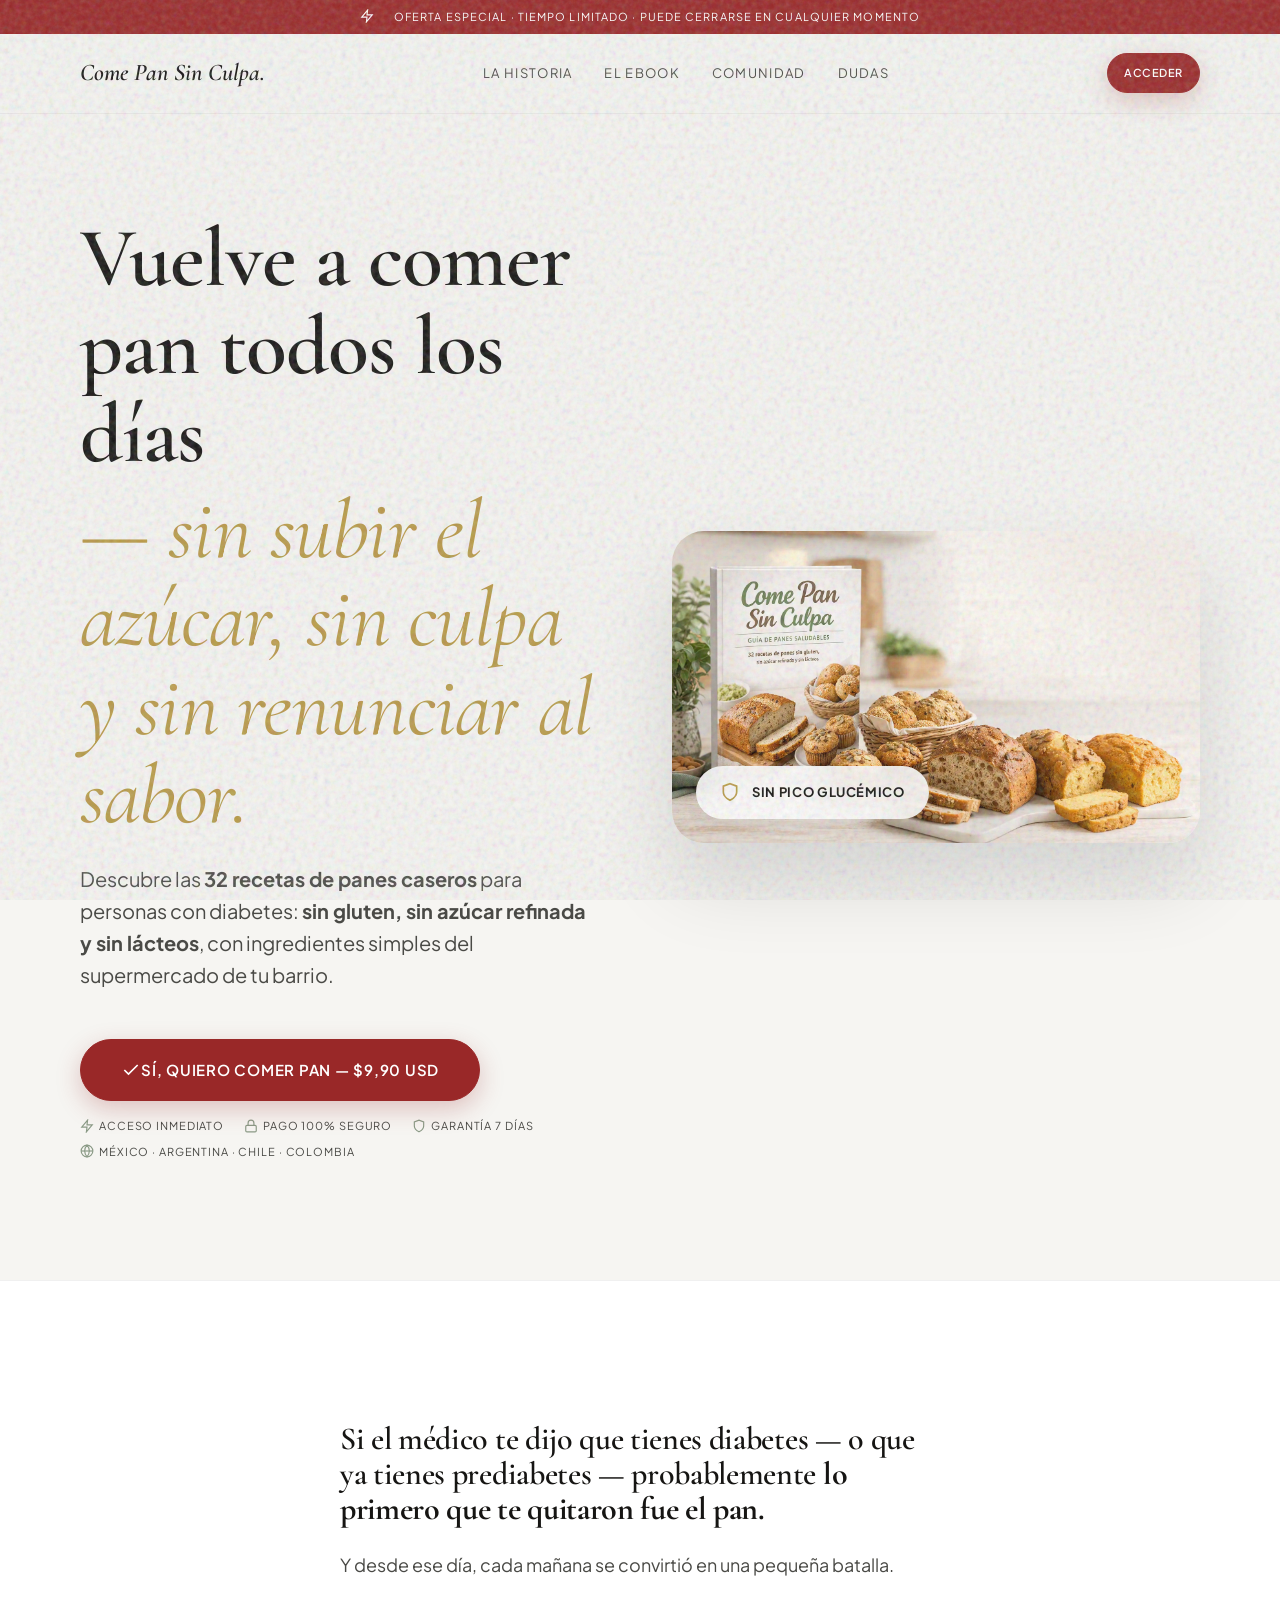
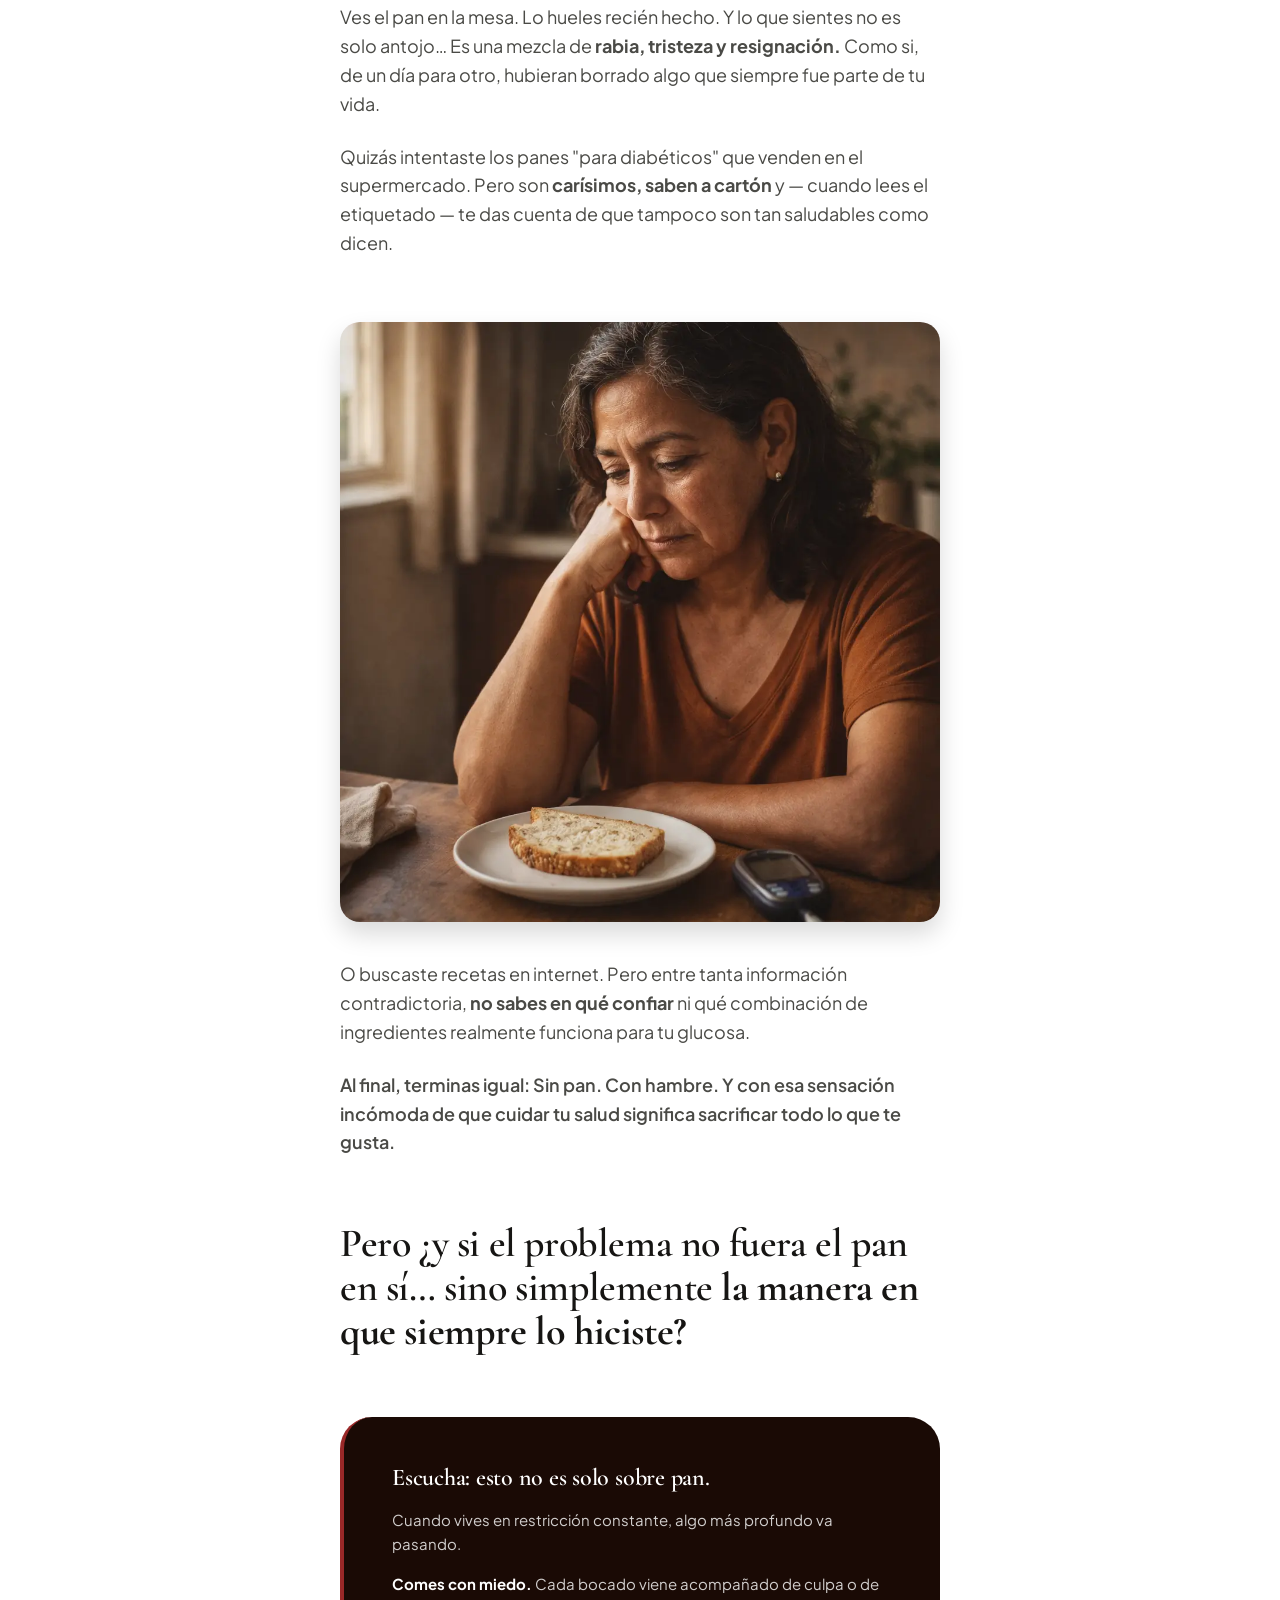
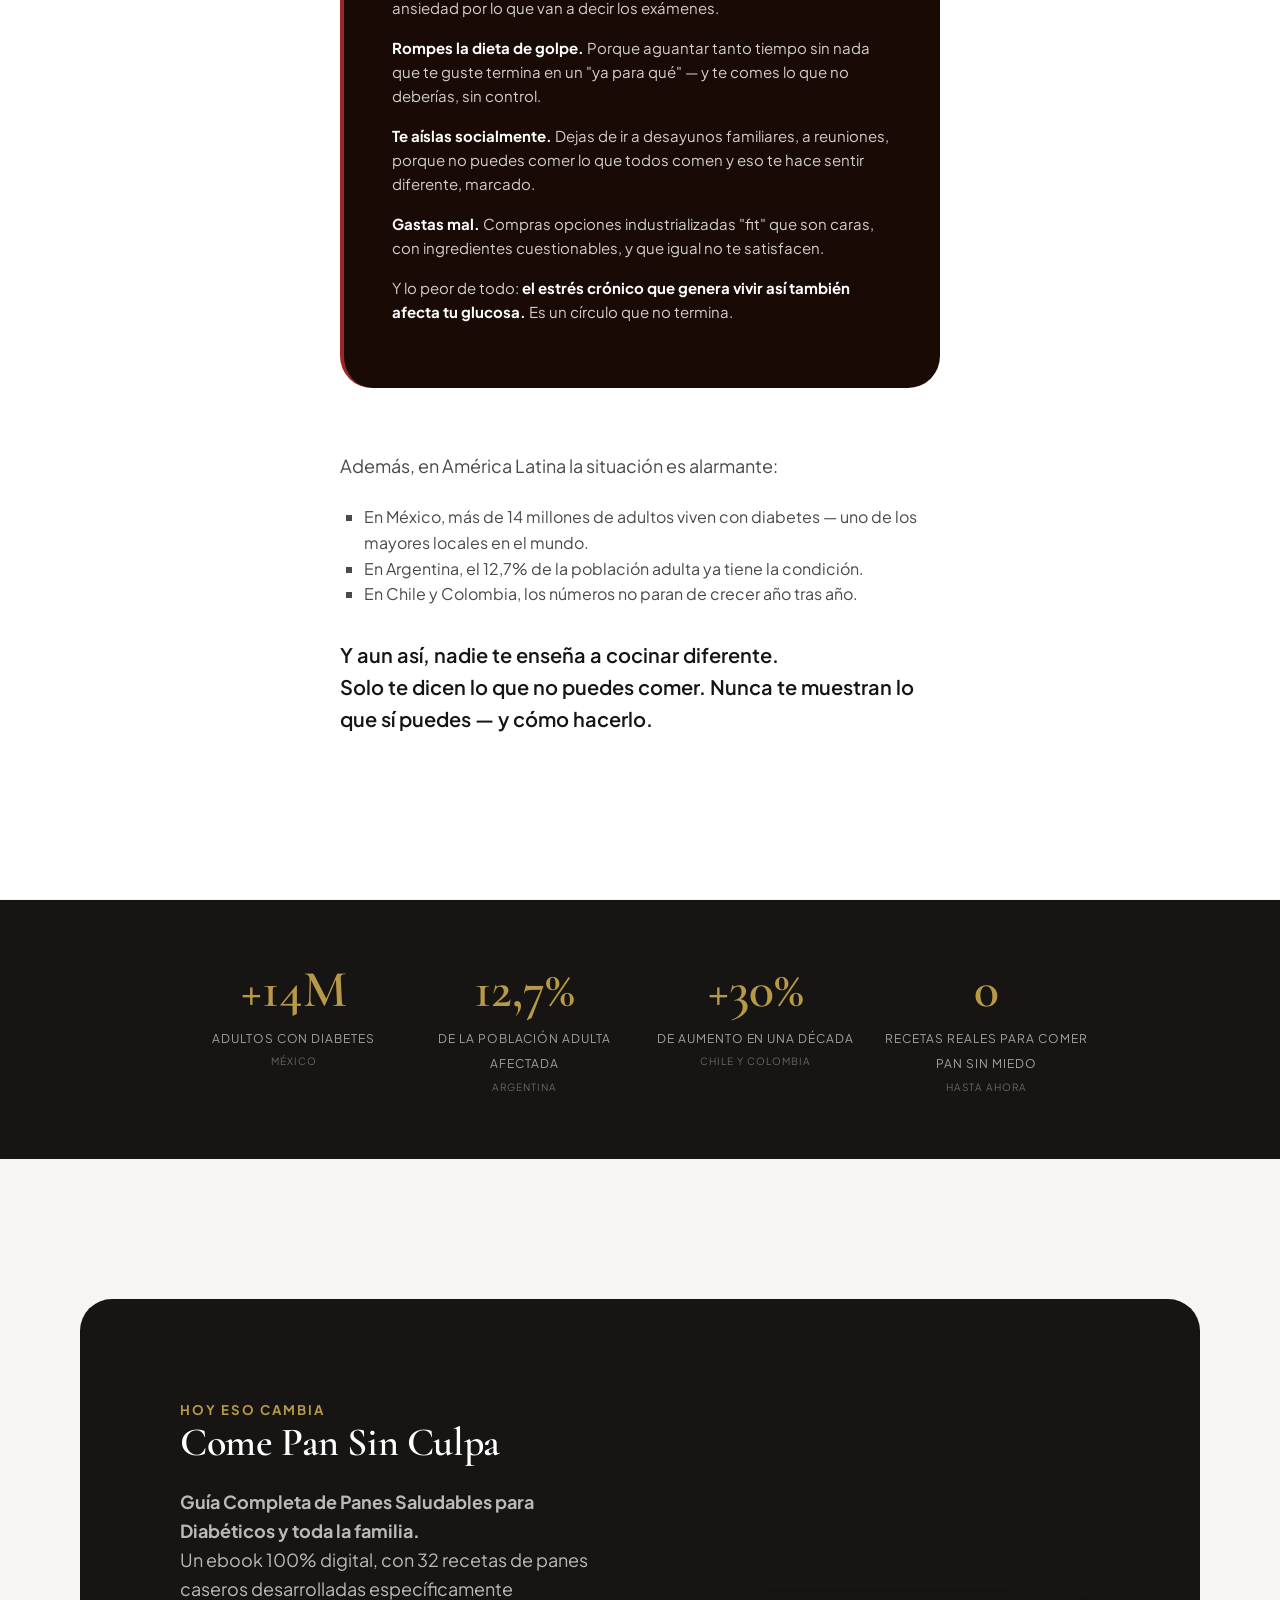
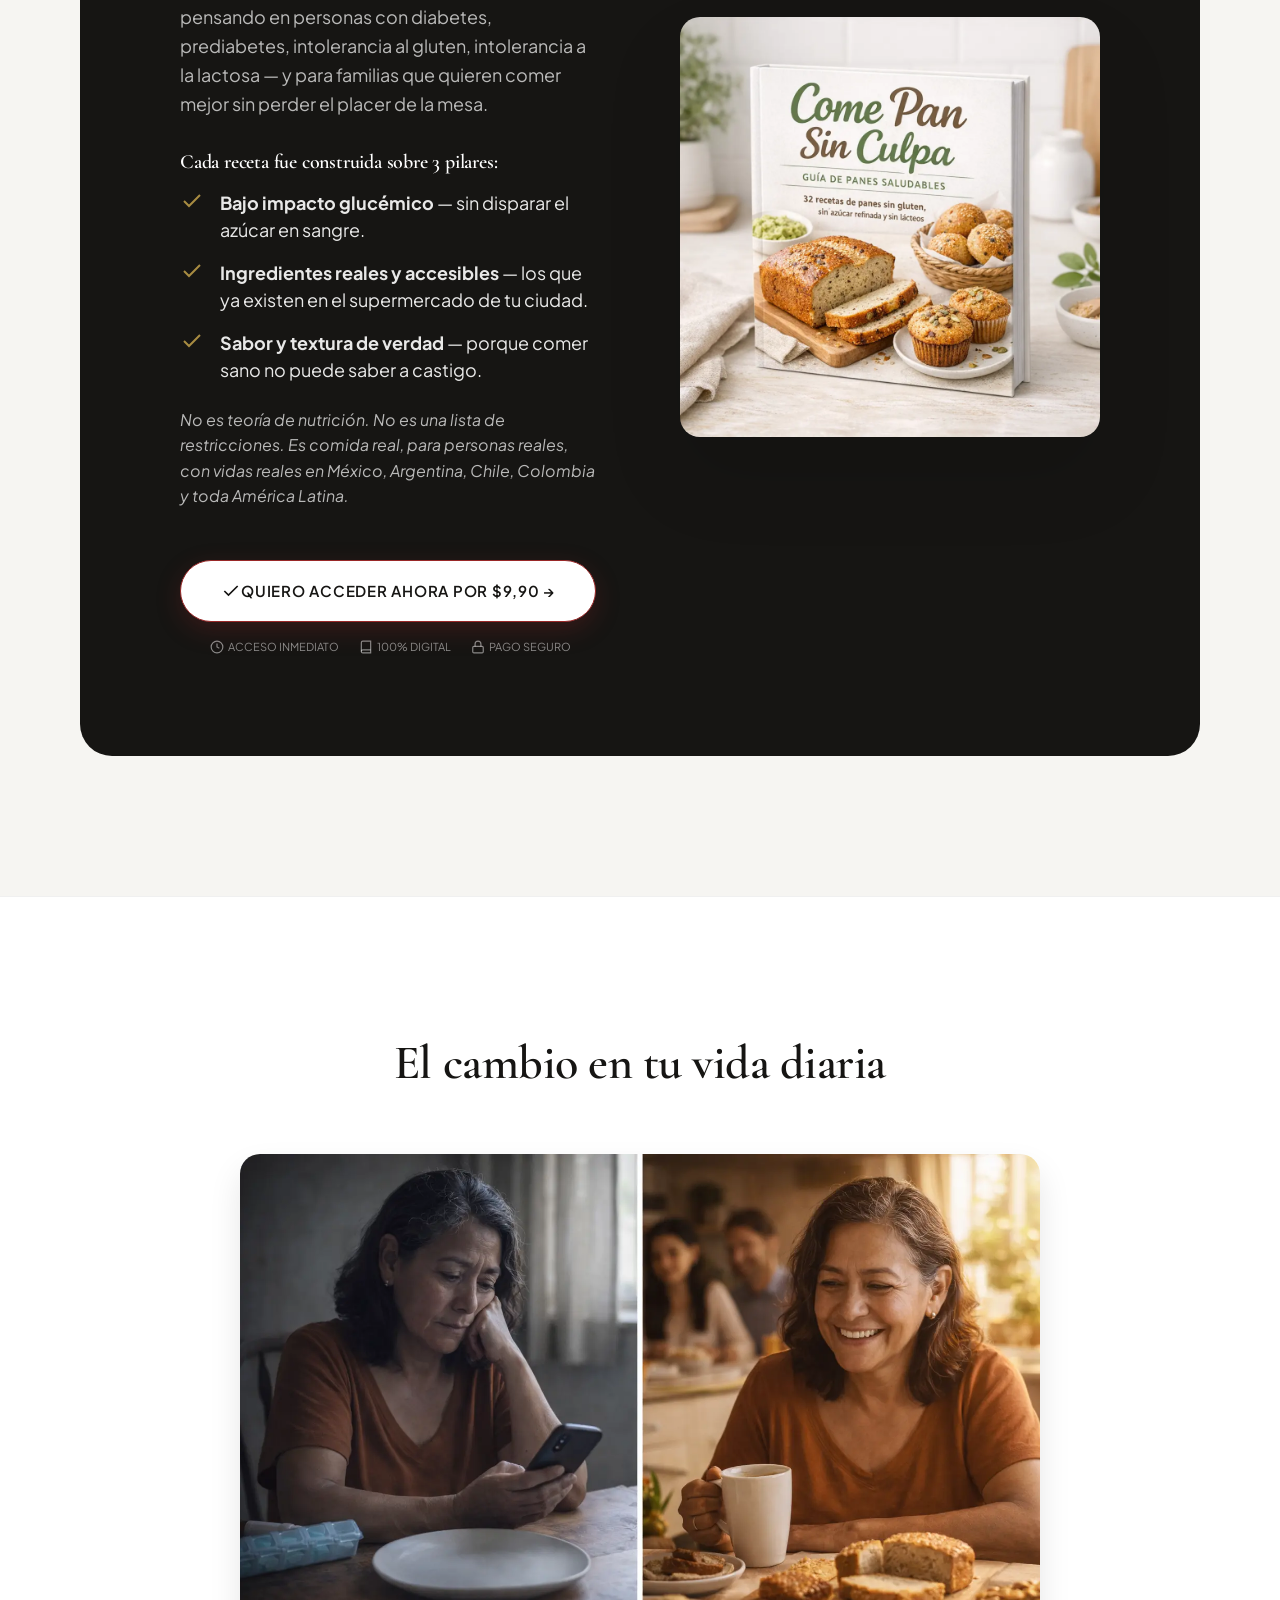
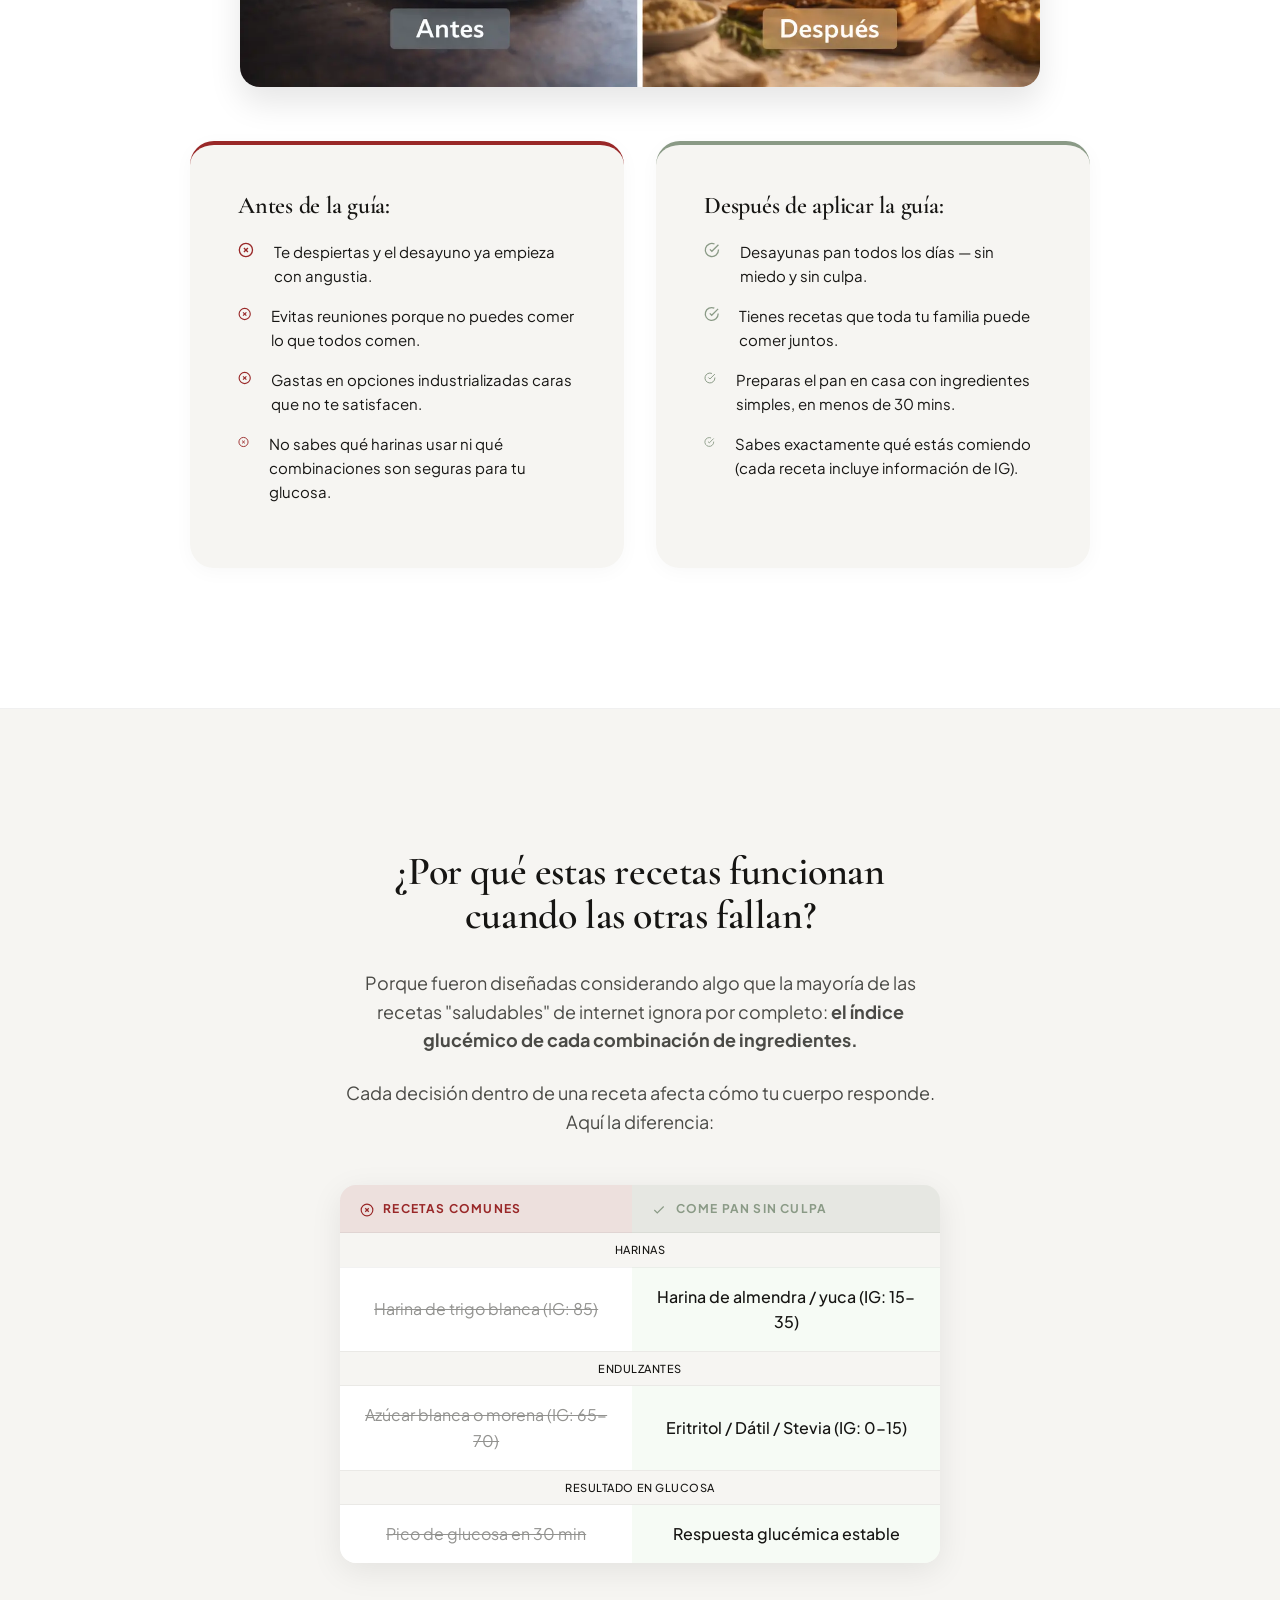
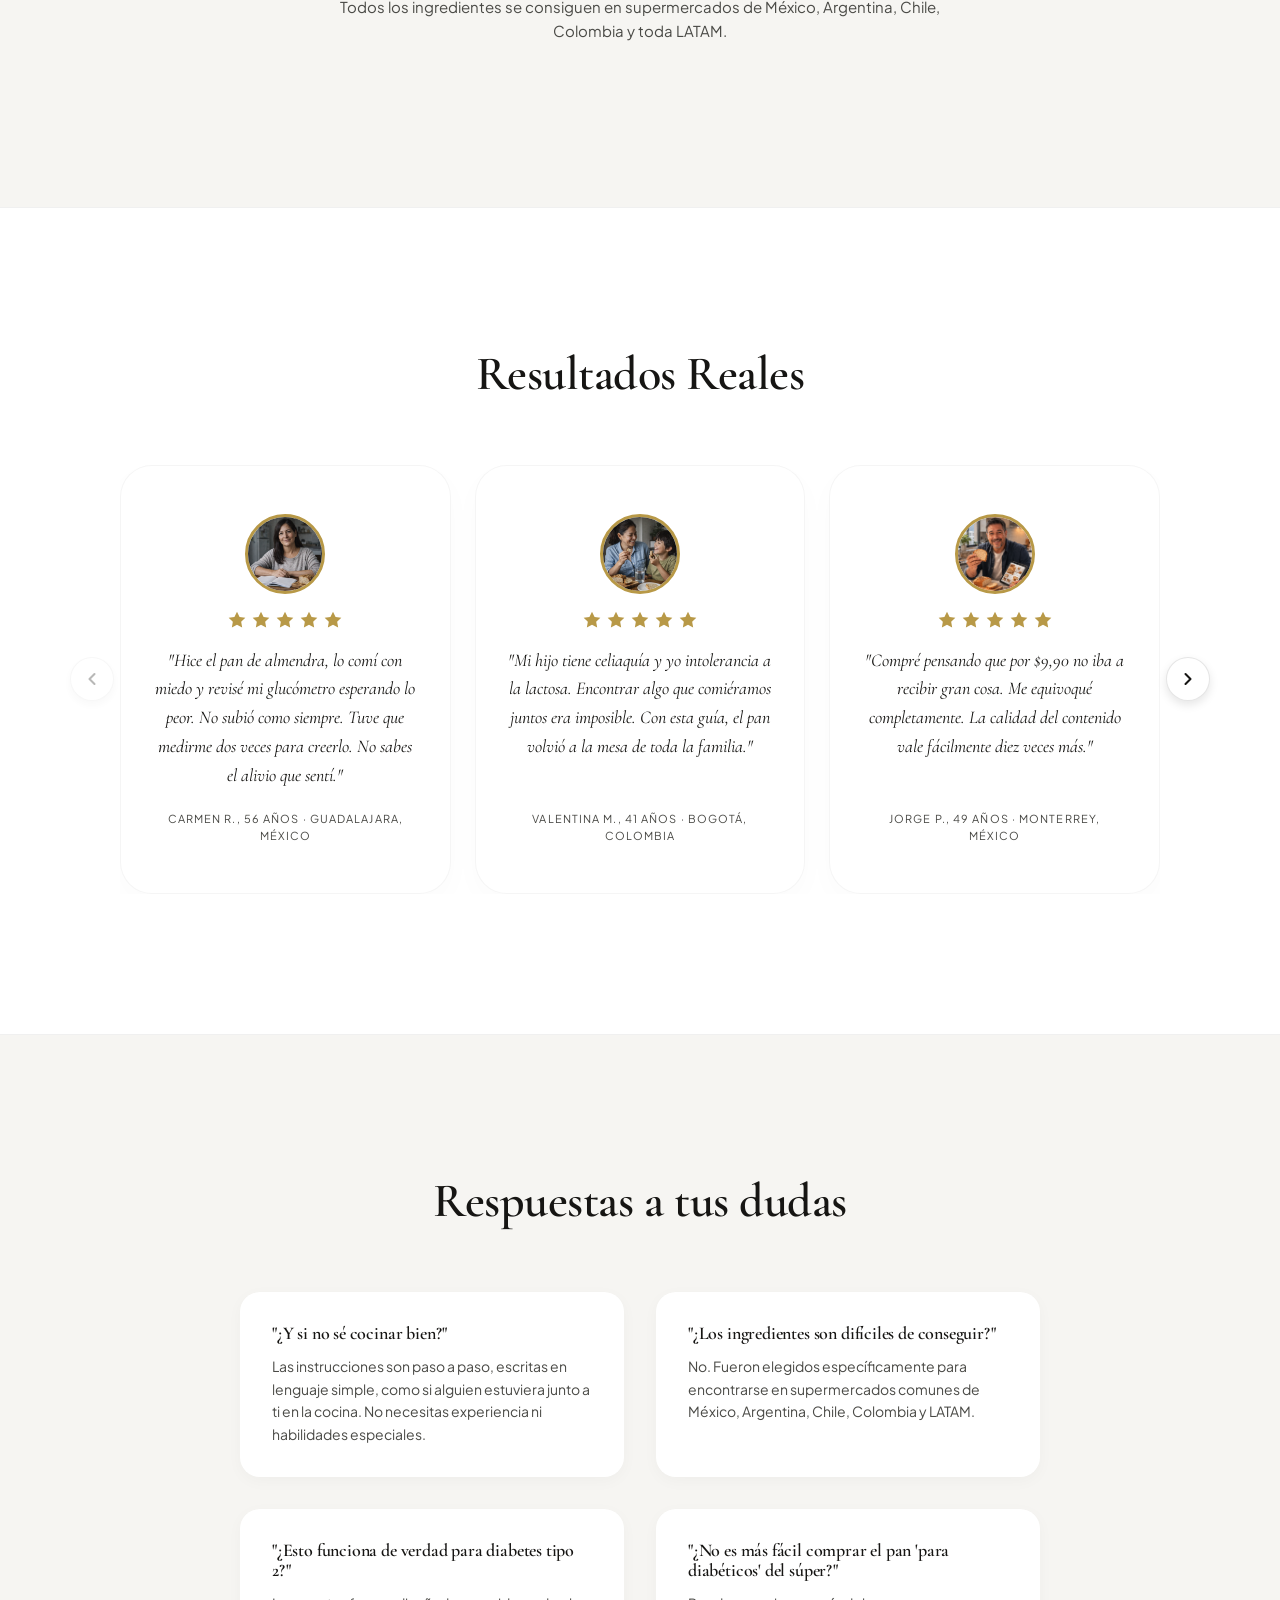
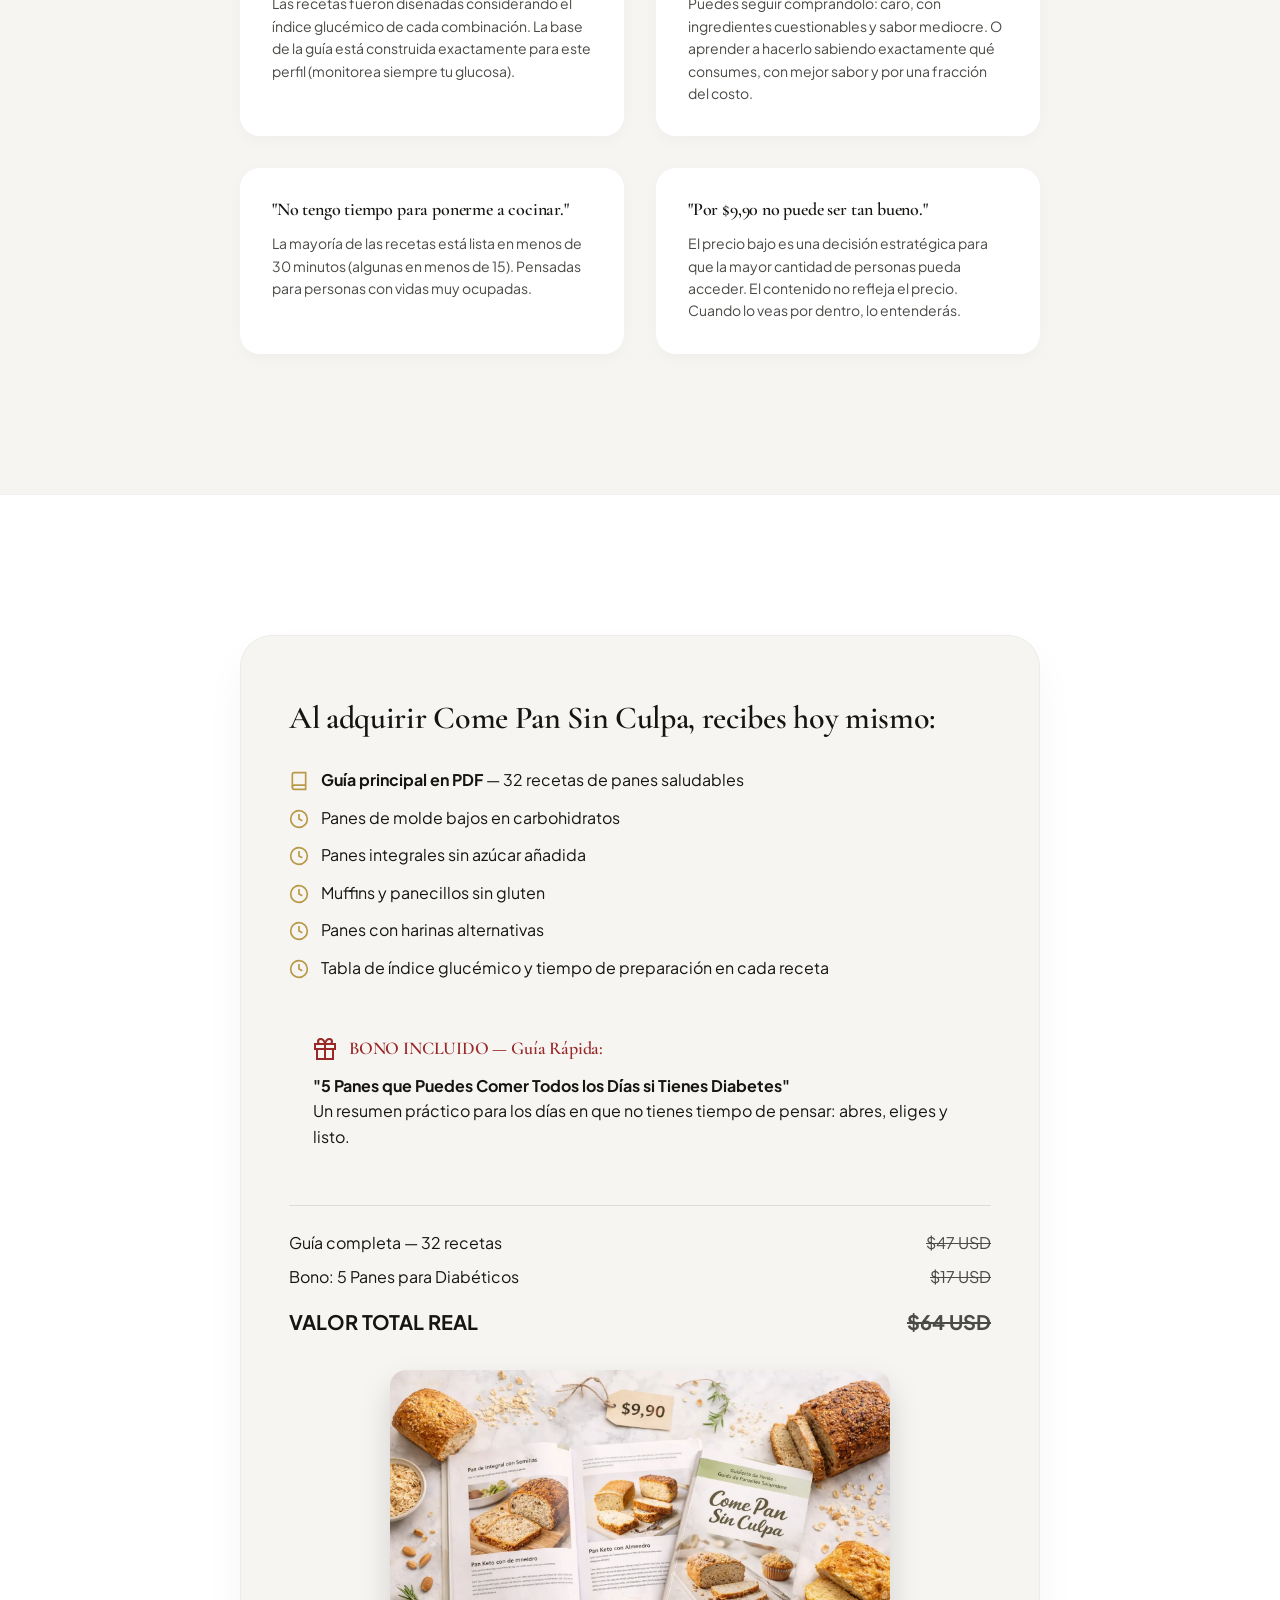
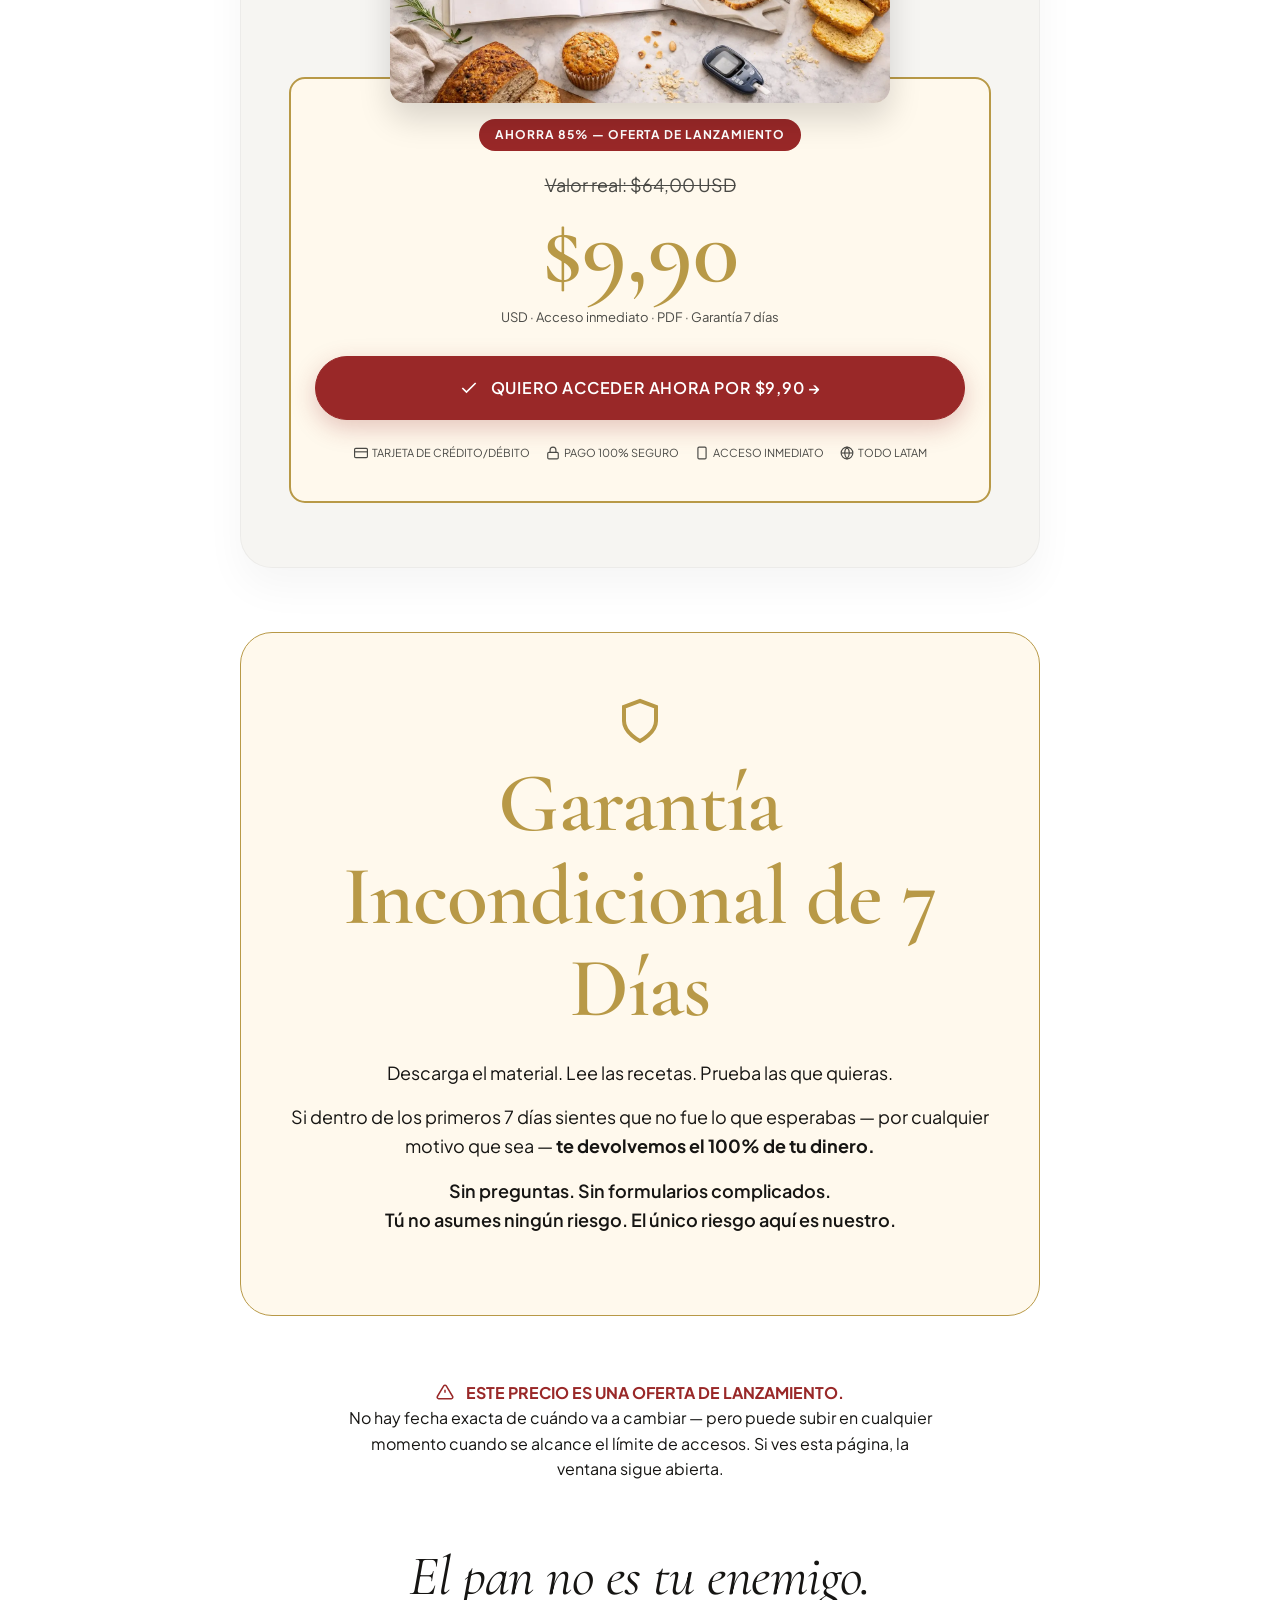
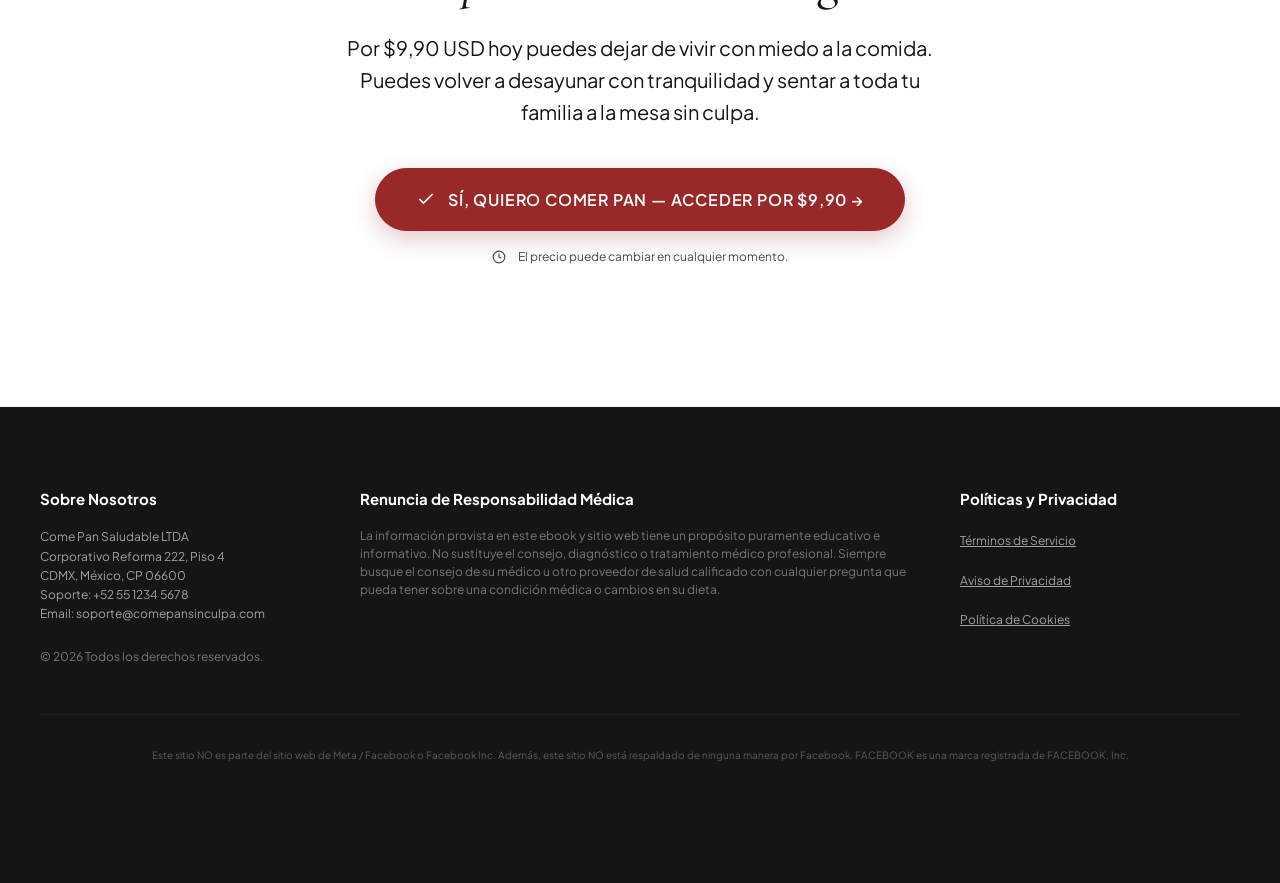
==== commit 14e40703: "Improve layout, design and conversion elements" ====
--- a/index.html
+++ b/index.html
@@ -53,25 +53,48 @@
 
     <header class="hero">
         <div class="container hero-content reveal">
-            <div class="hero-text">
-                <h1>
-                    Vuelve a comer pan todos los días 
-                    <span class="gold-italic">— sin subir el azúcar, sin culpa y sin renunciar al sabor.</span>
-                </h1>
-                <p class="hero-subtitle">
-                    Descubre las <strong>32 recetas de panes caseros</strong> que <strong>miles de personas con diabetes</strong> ya están haciendo en casa: <strong>sin gluten, sin azúcar refinada y sin lácteos</strong>, con ingredientes simples del supermercado de tu barrio.
-                </p>
-                <div class="hero-actions">
-                    <a href="#oferta" class="btn-primary">
-                        <svg width="20" height="20" viewBox="0 0 24 24" fill="none" stroke="currentColor" stroke-width="2"><polyline points="20 6 9 17 4 12"></polyline></svg>
-                        SÍ, QUIERO COMER PAN - $9,90 USD
-                    </a>
-                </div>
-            </div>
-            
-            <div class="floating-badge hero-badge">
-                <svg width="20" height="20" viewBox="0 0 24 24" fill="none" stroke="var(--accent-gold)" stroke-width="2"><path d="M12 22s8-4 8-10V5l-8-3-8 3v7c0 6 8 10 8 10z"></path></svg>
-                <span>Sin Pico Glucémico</span>
+            <div class="hero-grid">
+                <div class="hero-text">
+                    <h1>
+                        Vuelve a comer pan todos los días
+                        <span class="gold-italic">— sin subir el azúcar, sin culpa y sin renunciar al sabor.</span>
+                    </h1>
+                    <p class="hero-subtitle">
+                        Descubre las <strong>32 recetas de panes caseros</strong> para personas con diabetes: <strong>sin gluten, sin azúcar refinada y sin lácteos</strong>, con ingredientes simples del supermercado de tu barrio.
+                    </p>
+                    <div class="hero-actions">
+                        <a href="https://pay.kiwify.com/n8C7M67" target="_blank" rel="noopener" class="btn-primary">
+                            <svg width="20" height="20" viewBox="0 0 24 24" fill="none" stroke="currentColor" stroke-width="2"><polyline points="20 6 9 17 4 12"></polyline></svg>
+                            SÍ, QUIERO COMER PAN — $9,90 USD
+                        </a>
+                    </div>
+                    <div class="hero-trust-row">
+                        <span>
+                            <svg width="14" height="14" viewBox="0 0 24 24" fill="none" stroke="currentColor" stroke-width="2"><path d="M13 2L3 14h9l-1 8 10-12h-9l1-8z"></path></svg>
+                            Acceso inmediato
+                        </span>
+                        <span>
+                            <svg width="14" height="14" viewBox="0 0 24 24" fill="none" stroke="currentColor" stroke-width="2"><rect x="3" y="11" width="18" height="11" rx="2" ry="2"></rect><path d="M7 11V7a5 5 0 0 1 10 0v4"></path></svg>
+                            Pago 100% seguro
+                        </span>
+                        <span>
+                            <svg width="14" height="14" viewBox="0 0 24 24" fill="none" stroke="currentColor" stroke-width="2"><path d="M12 22s8-4 8-10V5l-8-3-8 3v7c0 6 8 10 8 10z"></path></svg>
+                            Garantía 7 días
+                        </span>
+                        <span>
+                            <svg width="14" height="14" viewBox="0 0 24 24" fill="none" stroke="currentColor" stroke-width="2"><circle cx="12" cy="12" r="10"></circle><line x1="2" y1="12" x2="22" y2="12"></line><path d="M12 2a15.3 15.3 0 0 1 4 10 15.3 15.3 0 0 1-4 10 15.3 15.3 0 0 1-4-10 15.3 15.3 0 0 1 4-10z"></path></svg>
+                            México · Argentina · Chile · Colombia
+                        </span>
+                    </div>
+                </div>
+
+                <div class="hero-image-col">
+                    <img src="images/8.webp" alt="Panes saludables para diabéticos — Come Pan Sin Culpa">
+                    <div class="floating-badge" style="bottom: 24px; left: 24px;">
+                        <svg width="20" height="20" viewBox="0 0 24 24" fill="none" stroke="var(--accent-gold)" stroke-width="2"><path d="M12 22s8-4 8-10V5l-8-3-8 3v7c0 6 8 10 8 10z"></path></svg>
+                        <span>Sin Pico Glucémico</span>
+                    </div>
+                </div>
             </div>
         </div>
     </header>
@@ -117,6 +140,34 @@
                     <li>En Chile y Colombia, los números no paran de crecer año tras año.</li>
                 </ul>
                 <p style="font-size: 20px; font-weight: 600; color: var(--ink-charcoal);">Y aun así, nadie te enseña a cocinar diferente.<br>Solo te dicen lo que no puedes comer. Nunca te muestran lo que sí puedes — y cómo hacerlo.</p>
+            </div>
+        </div>
+    </section>
+
+    <!-- Stats Strip — LATAM Crisis Numbers -->
+    <section class="stats-strip">
+        <div class="container">
+            <div class="stats-grid reveal">
+                <div class="stat-item">
+                    <span class="stat-number">+14M</span>
+                    <span class="stat-label">adultos con diabetes</span>
+                    <span class="stat-country">México</span>
+                </div>
+                <div class="stat-item">
+                    <span class="stat-number">12,7%</span>
+                    <span class="stat-label">de la población adulta afectada</span>
+                    <span class="stat-country">Argentina</span>
+                </div>
+                <div class="stat-item">
+                    <span class="stat-number">+30%</span>
+                    <span class="stat-label">de aumento en una década</span>
+                    <span class="stat-country">Chile y Colombia</span>
+                </div>
+                <div class="stat-item">
+                    <span class="stat-number">0</span>
+                    <span class="stat-label">recetas reales para comer pan sin miedo</span>
+                    <span class="stat-country">hasta ahora</span>
+                </div>
             </div>
         </div>
     </section>
@@ -150,7 +201,7 @@
                         <p style="color: rgba(255,255,255,0.7); font-style: italic; margin-top: 24px;">No es teoría de nutrición. No es una lista de restricciones. Es comida real, para personas reales, con vidas reales en México, Argentina, Chile, Colombia y toda América Latina.</p>
 
                         <br><br>
-                        <a href="#oferta" class="btn-primary" style="background:#fff; color:var(--ink-charcoal);">
+                        <a href="https://pay.kiwify.com/n8C7M67" target="_blank" rel="noopener" class="btn-primary" style="background:#fff; color:var(--ink-charcoal);">
                             <svg width="20" height="20" viewBox="0 0 24 24" fill="none" stroke="currentColor" stroke-width="2"><polyline points="20 6 9 17 4 12"></polyline></svg>
                             QUIERO ACCEDER AHORA POR $9,90 →
                         </a>
@@ -206,14 +257,49 @@
     <section class="py-section bg-oat">
         <div class="container story-section reveal">
             <h2 class="section-title" style="margin-bottom: 32px;">¿Por qué estas recetas funcionan cuando las otras fallan?</h2>
-            
-            <p>Porque fueron diseñadas considerando algo que la mayoría de las recetas "saludables" de internet ignora por completo: <strong>El índice glucémico de cada combinación de ingredientes.</strong></p>
-            <div style="text-align: left; margin: 32px 0;">
-                <p>No es lo mismo usar <strong>harina de trigo integral</strong> que <strong>harina de almendra.</strong><br>
-                No es lo mismo endulzar con <strong>azúcar morena</strong> que con <strong>eritritol o dátil.</strong><br>
-                No es lo mismo agregar <strong>avena procesada</strong> que <strong>avena en hojuelas sin procesar.</strong></p>
-            </div>
-            <p>Cada decisión dentro de una receta afecta cómo tu cuerpo responde. Las recetas de <em>Come Pan Sin Culpa</em> fueron pensadas y ajustadas para usar <strong>harinas alternativas</strong> (almendra, yuca, maíz, quinoa) disponibles en toda LATAM, <strong>eliminar el azúcar</strong> y acortar tiempos de preparación.</p>
+
+            <p>Porque fueron diseñadas considerando algo que la mayoría de las recetas "saludables" de internet ignora por completo: <strong>el índice glucémico de cada combinación de ingredientes.</strong></p>
+            <p style="margin-top: 16px;">Cada decisión dentro de una receta afecta cómo tu cuerpo responde. Aquí la diferencia:</p>
+
+            <table class="comparison-table">
+                <thead>
+                    <tr>
+                        <th>
+                            <svg style="margin-right:6px;vertical-align:middle;" width="14" height="14" viewBox="0 0 24 24" fill="none" stroke="currentColor" stroke-width="2"><circle cx="12" cy="12" r="10"></circle><line x1="15" y1="9" x2="9" y2="15"></line><line x1="9" y1="9" x2="15" y2="15"></line></svg>
+                            Recetas comunes
+                        </th>
+                        <th>
+                            <svg style="margin-right:6px;vertical-align:middle;" width="14" height="14" viewBox="0 0 24 24" fill="none" stroke="currentColor" stroke-width="2"><polyline points="20 6 9 17 4 12"></polyline></svg>
+                            Come Pan Sin Culpa
+                        </th>
+                    </tr>
+                </thead>
+                <tbody>
+                    <tr>
+                        <td class="label-col" colspan="2" style="font-size:11px;text-align:center;padding:8px;">Harinas</td>
+                    </tr>
+                    <tr>
+                        <td><span class="line-through">Harina de trigo blanca (IG: 85)</span></td>
+                        <td>Harina de almendra / yuca (IG: 15-35)</td>
+                    </tr>
+                    <tr>
+                        <td class="label-col" colspan="2" style="font-size:11px;text-align:center;padding:8px;">Endulzantes</td>
+                    </tr>
+                    <tr>
+                        <td><span class="line-through">Azúcar blanca o morena (IG: 65-70)</span></td>
+                        <td>Eritritol / Dátil / Stevia (IG: 0-15)</td>
+                    </tr>
+                    <tr>
+                        <td class="label-col" colspan="2" style="font-size:11px;text-align:center;padding:8px;">Resultado en glucosa</td>
+                    </tr>
+                    <tr>
+                        <td><span class="line-through">Pico de glucosa en 30 min</span></td>
+                        <td>Respuesta glucémica estable</td>
+                    </tr>
+                </tbody>
+            </table>
+
+            <p style="margin-top: 32px; font-size: 15px; color: var(--ink-muted); text-align: center;">Todos los ingredientes se consiguen en supermercados de México, Argentina, Chile, Colombia y toda LATAM.</p>
         </div>
     </section>
 
@@ -365,16 +451,20 @@
                     <img src="images/5.webp" alt="Oferta Come Pan Sin Culpa" style="width: 100%; max-width: 500px; border-radius: 16px; box-shadow: 0 16px 32px rgba(0,0,0,0.15);">
                 </div>
 
-                <div style="text-align: center; border: 2px dashed var(--accent-gold); padding: 80px 24px 40px 24px; border-radius: 16px; background: #FFF9ED;">
-                    <h3 style="font-size: 20px; text-transform: uppercase; margin-bottom: 16px;">Hoy, Acceso Completo Por Solo:</h3>
-                    <div style="font-size: 64px; font-family: var(--font-serif); color: var(--accent-gold); line-height: 1;">$9,90 USD</div>
-                    <p style="font-size: 14px; color: var(--ink-muted); margin-top: 8px; margin-bottom: 24px;">Acceso inmediato · PDF · Garantía incondicional 7 días</p>
-                    
-                    <a href="#" class="btn-primary" style="width: 100%; font-size: 16px;">
+                <div style="text-align: center; border: 2px solid var(--accent-gold); padding: 40px 24px; border-radius: 16px; background: #FFF9ED;">
+                    <span class="savings-badge">Ahorra 85% — Oferta de lanzamiento</span>
+
+                    <div class="price-anchor-block">
+                        <div class="original-price">Valor real: $64,00 USD</div>
+                        <div class="final-price">$9,90</div>
+                        <div class="final-price-label">USD · Acceso inmediato · PDF · Garantía 7 días</div>
+                    </div>
+
+                    <a href="https://pay.kiwify.com/n8C7M67" target="_blank" rel="noopener" class="btn-primary" style="width: 100%; font-size: 16px;">
                         <svg class="icon" width="20" height="20" viewBox="0 0 24 24" fill="none" stroke="currentColor" stroke-width="2"><polyline points="20 6 9 17 4 12"></polyline></svg>
                         QUIERO ACCEDER AHORA POR $9,90 →
                     </a>
-                    
+
                     <div style="font-size: 11px; margin-top: 24px; color: var(--ink-muted); text-transform: uppercase; display: flex; flex-wrap: wrap; justify-content: center; gap: 16px; align-items: center;">
                         <span class="flex-center" style="gap:4px;"><svg width="14" height="14" viewBox="0 0 24 24" fill="none" stroke="currentColor" stroke-width="2"><rect x="1" y="4" width="22" height="16" rx="2" ry="2"></rect><line x1="1" y1="10" x2="23" y2="10"></line></svg> Tarjeta de crédito/débito</span>
                         <span class="flex-center" style="gap:4px;"><svg width="14" height="14" viewBox="0 0 24 24" fill="none" stroke="currentColor" stroke-width="2"><rect x="3" y="11" width="18" height="11" rx="2" ry="2"></rect><path d="M7 11V7a5 5 0 0 1 10 0v4"></path></svg> Pago 100% Seguro</span>
@@ -404,7 +494,7 @@
                 <h2 class="italic" style="margin-top: 64px; font-size: clamp(36px, 8vw, 56px);">El pan no es tu enemigo.</h2>
                 <p style="font-size: 20px; margin-bottom: 40px;">Por $9,90 USD hoy puedes dejar de vivir con miedo a la comida. Puedes volver a desayunar con tranquilidad y sentar a toda tu familia a la mesa sin culpa.</p>
                 
-                <a href="#" class="btn-primary" style="font-size: 16px;">
+                <a href="https://pay.kiwify.com/n8C7M67" target="_blank" rel="noopener" class="btn-primary" style="font-size: 16px;">
                     <svg class="icon" width="20" height="20" viewBox="0 0 24 24" fill="none" stroke="currentColor" stroke-width="2"><polyline points="20 6 9 17 4 12"></polyline></svg>
                     SÍ, QUIERO COMER PAN — ACCEDER POR $9,90 →
                 </a>
@@ -423,7 +513,7 @@
             <span class="micro-tag">Cerrando pronto</span>
             <span class="price">$9.90 USD</span>
         </div>
-        <a href="#oferta" class="btn-primary">Añadir al Carrito</a>
+        <a href="https://pay.kiwify.com/n8C7M67" target="_blank" rel="noopener" class="btn-primary">ACCEDER AHORA — $9,90 →</a>
     </div>
 
     <!-- 15 & 16 Footer with Complete Info & Meta Compliance Policies Modals -->
--- a/styles.css
+++ b/styles.css
@@ -98,6 +98,16 @@
   100% { transform: translateY(0px); }
 }
 
+@keyframes pulse-glow {
+  0%, 100% { box-shadow: 0 8px 24px rgba(153, 40, 40, 0.25); }
+  50% { box-shadow: 0 8px 40px rgba(153, 40, 40, 0.55), 0 0 0 6px rgba(153, 40, 40, 0.12); }
+}
+
+@keyframes ticker-scroll {
+  0% { transform: translateX(0); }
+  100% { transform: translateX(-50%); }
+}
+
 .reveal {
   opacity: 0;
   animation: fadeUp 1s cubic-bezier(0.16, 1, 0.3, 1) forwards;
@@ -138,6 +148,10 @@
   }
 }
 
+.btn-primary {
+  animation: pulse-glow 2.8s ease-in-out infinite;
+}
+
 .btn-primary::before {
   content: "";
   position: absolute;
@@ -152,6 +166,7 @@
   color: #fff;
   border-color: var(--ink-charcoal);
   box-shadow: 0 12px 32px rgba(0,0,0,0.15);
+  animation: none;
 }
 .btn-primary:hover::before {
   transform: translateY(0);
@@ -234,26 +249,15 @@
 /* Hero Section */
 .hero {
   position: relative;
-  min-height: 70vh;
-  display: flex;
-  align-items: center;
-  padding: 80px 0;
+  display: flex;
+  align-items: center;
+  padding: 60px 0 80px;
   background-color: var(--bg-oat);
   overflow: hidden;
   color: var(--ink-charcoal);
 }
 @media (min-width: 768px) {
-  .hero { min-height: 85vh; padding: 120px 0; }
-}
-
-.hero::before {
-  content: "";
-  position: absolute;
-  top: 0; left: 0; width: 100%; height: 100%;
-  background-image: linear-gradient(to right, rgba(246, 245, 242, 0.98) 25%, rgba(246, 245, 242, 0.4) 100%), url('images/8.webp');
-  background-size: cover;
-  background-position: center;
-  z-index: 1;
+  .hero { padding: 100px 0 120px; }
 }
 
 .hero-content {
@@ -262,9 +266,53 @@
   width: 100%;
 }
 
+.hero-grid {
+  display: grid;
+  grid-template-columns: 1fr;
+  gap: 48px;
+  align-items: center;
+}
+@media (min-width: 900px) {
+  .hero-grid { grid-template-columns: 1fr 1fr; gap: 64px; }
+}
+
 .hero-text {
-  max-width: 700px;
-}
+  max-width: 100%;
+}
+
+.hero-image-col {
+  display: none;
+}
+@media (min-width: 900px) {
+  .hero-image-col {
+    display: block;
+    position: relative;
+  }
+}
+
+.hero-image-col img {
+  width: 100%;
+  border-radius: var(--radius-xl);
+  box-shadow: 0 40px 80px rgba(0,0,0,0.12);
+  display: block;
+}
+
+.hero-trust-row {
+  display: flex;
+  flex-wrap: wrap;
+  gap: 8px 20px;
+  margin-top: 16px;
+  font-size: 11px;
+  color: var(--ink-muted);
+  text-transform: uppercase;
+  letter-spacing: 0.08em;
+}
+.hero-trust-row span {
+  display: flex;
+  align-items: center;
+  gap: 5px;
+}
+.hero-trust-row svg { color: var(--accent-sage); flex-shrink: 0; }
 
 .hero-text h1 {
   font-size: clamp(38px, 9vw, 84px); 
@@ -375,13 +423,57 @@
 }
 @media (min-width: 768px) { .story-section p { font-size: 18px; margin-bottom: 24px; } }
 
+/* Stats Strip */
+.stats-strip {
+  background: var(--ink-charcoal);
+  padding: 64px 0;
+}
+.stats-grid {
+  display: grid;
+  grid-template-columns: 1fr 1fr;
+  gap: 32px;
+  max-width: 900px;
+  margin: 0 auto;
+  text-align: center;
+}
+@media (min-width: 768px) {
+  .stats-grid { grid-template-columns: repeat(4, 1fr); gap: 24px; }
+}
+.stat-item {}
+.stat-number {
+  font-family: var(--font-serif);
+  font-size: clamp(36px, 8vw, 52px);
+  font-weight: 600;
+  color: var(--accent-gold);
+  line-height: 1;
+  display: block;
+  margin-bottom: 8px;
+}
+.stat-label {
+  font-size: 12px;
+  color: rgba(255,255,255,0.6);
+  text-transform: uppercase;
+  letter-spacing: 0.08em;
+  line-height: 1.4;
+}
+.stat-country {
+  display: block;
+  font-size: 10px;
+  color: rgba(255,255,255,0.35);
+  margin-top: 4px;
+  letter-spacing: 0.1em;
+  text-transform: uppercase;
+}
+
+/* Agitation Highlight Box */
 .highlight-box {
-  background: var(--accent-sage);
+  background: #1A0A05;
   color: #fff;
   padding: 32px 24px;
   border-radius: 24px;
   margin-top: 48px;
   text-align: left;
+  border-left: 4px solid var(--danger-crimson);
 }
 @media (min-width: 768px) {
   .highlight-box { padding: 48px; border-radius: var(--radius-xl); margin-top: 64px; }
@@ -391,7 +483,8 @@
   color: #fff !important;
   margin-bottom: 16px;
 }
-.highlight-box p { color: #fff; font-size: 15px; margin-bottom: 16px; }
+.highlight-box p { color: rgba(255,255,255,0.8); font-size: 15px; margin-bottom: 16px; }
+.highlight-box strong { color: #fff; }
 
 /* Spotlight Product & Price */
 .product-spotlight {
@@ -426,6 +519,102 @@
   .spotlight-features li { font-size: 18px; gap: 16px; }
 }
 .spotlight-features svg { color: var(--accent-gold); flex-shrink: 0; }
+
+/* Mechanism Comparison Table */
+.comparison-table {
+  width: 100%;
+  max-width: 700px;
+  margin: 48px auto 0;
+  border-collapse: collapse;
+  border-radius: 16px;
+  overflow: hidden;
+  box-shadow: 0 8px 32px rgba(0,0,0,0.08);
+}
+.comparison-table th {
+  padding: 14px 20px;
+  font-size: 12px;
+  text-transform: uppercase;
+  letter-spacing: 0.1em;
+  font-weight: 700;
+  font-family: var(--font-sans);
+}
+.comparison-table th:first-child {
+  background: rgba(153, 40, 40, 0.1);
+  color: var(--danger-crimson);
+  text-align: left;
+}
+.comparison-table th:last-child {
+  background: rgba(138, 154, 134, 0.15);
+  color: var(--accent-sage);
+  text-align: left;
+}
+.comparison-table td {
+  padding: 14px 20px;
+  font-size: 14px;
+  border-top: 1px solid rgba(0,0,0,0.05);
+  vertical-align: middle;
+}
+@media (min-width: 768px) {
+  .comparison-table td { font-size: 16px; padding: 16px 24px; }
+}
+.comparison-table td:first-child {
+  background: white;
+  color: var(--ink-muted);
+}
+.comparison-table td:last-child {
+  background: #F6FBF5;
+  color: var(--ink-charcoal);
+  font-weight: 500;
+}
+.comparison-table .label-col {
+  background: var(--bg-oat) !important;
+  font-weight: 600;
+  font-size: 12px;
+  text-transform: uppercase;
+  color: var(--ink-muted);
+  letter-spacing: 0.05em;
+}
+.line-through { text-decoration: line-through; opacity: 0.6; }
+
+/* Price Anchor Block */
+.price-anchor-block {
+  text-align: center;
+  margin-bottom: 24px;
+}
+.original-price {
+  font-size: 18px;
+  color: var(--ink-muted);
+  text-decoration: line-through;
+  margin-bottom: 4px;
+}
+.final-price {
+  font-size: 72px;
+  font-family: var(--font-serif);
+  color: var(--accent-gold);
+  line-height: 1;
+  font-weight: 600;
+}
+@media (min-width: 768px) {
+  .final-price { font-size: 96px; }
+}
+.final-price-label {
+  font-size: 13px;
+  color: var(--ink-muted);
+  margin-top: 8px;
+  margin-bottom: 28px;
+}
+.savings-badge {
+  display: inline-block;
+  background: var(--danger-crimson);
+  color: #fff;
+  font-size: 12px;
+  font-weight: 700;
+  text-transform: uppercase;
+  letter-spacing: 0.08em;
+  padding: 6px 16px;
+  border-radius: var(--radius-full);
+  margin-bottom: 20px;
+}
 
 /* Objections & Before-After & Guarantees */
 .before-after-grid {
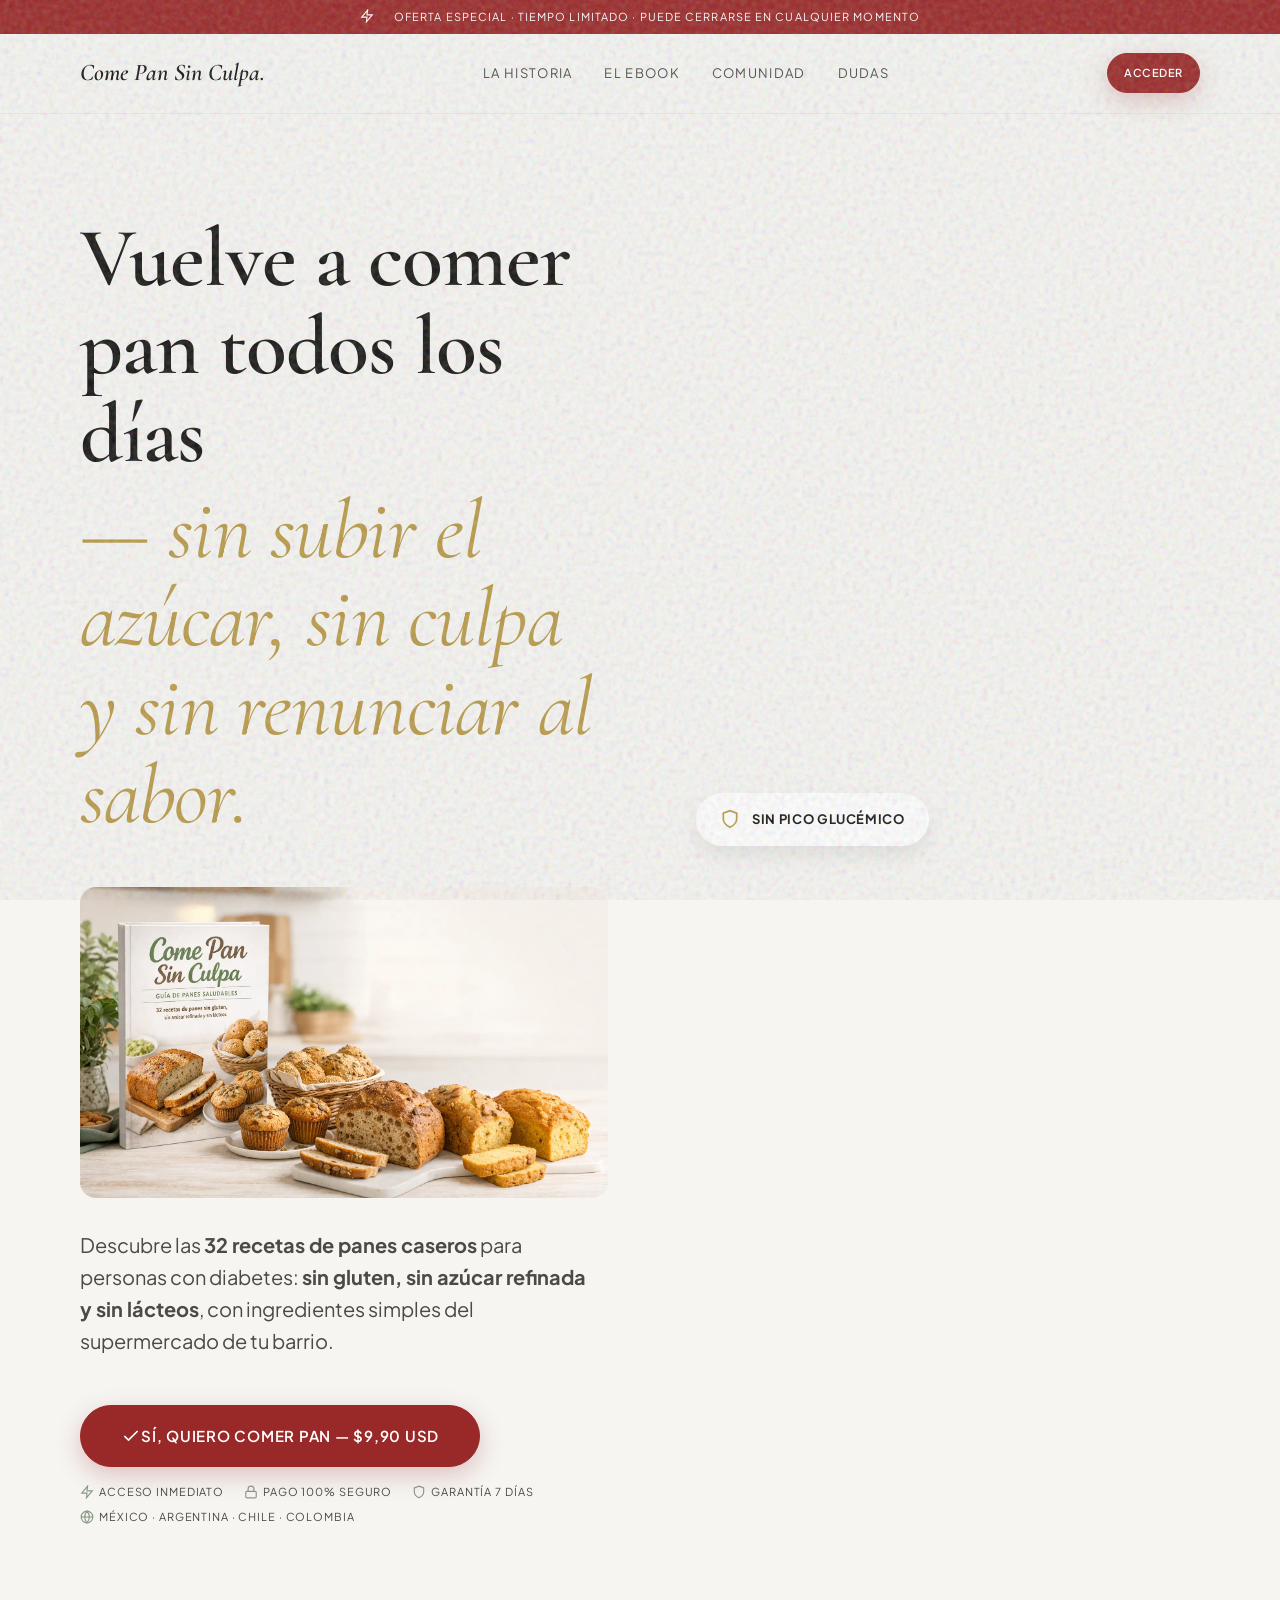
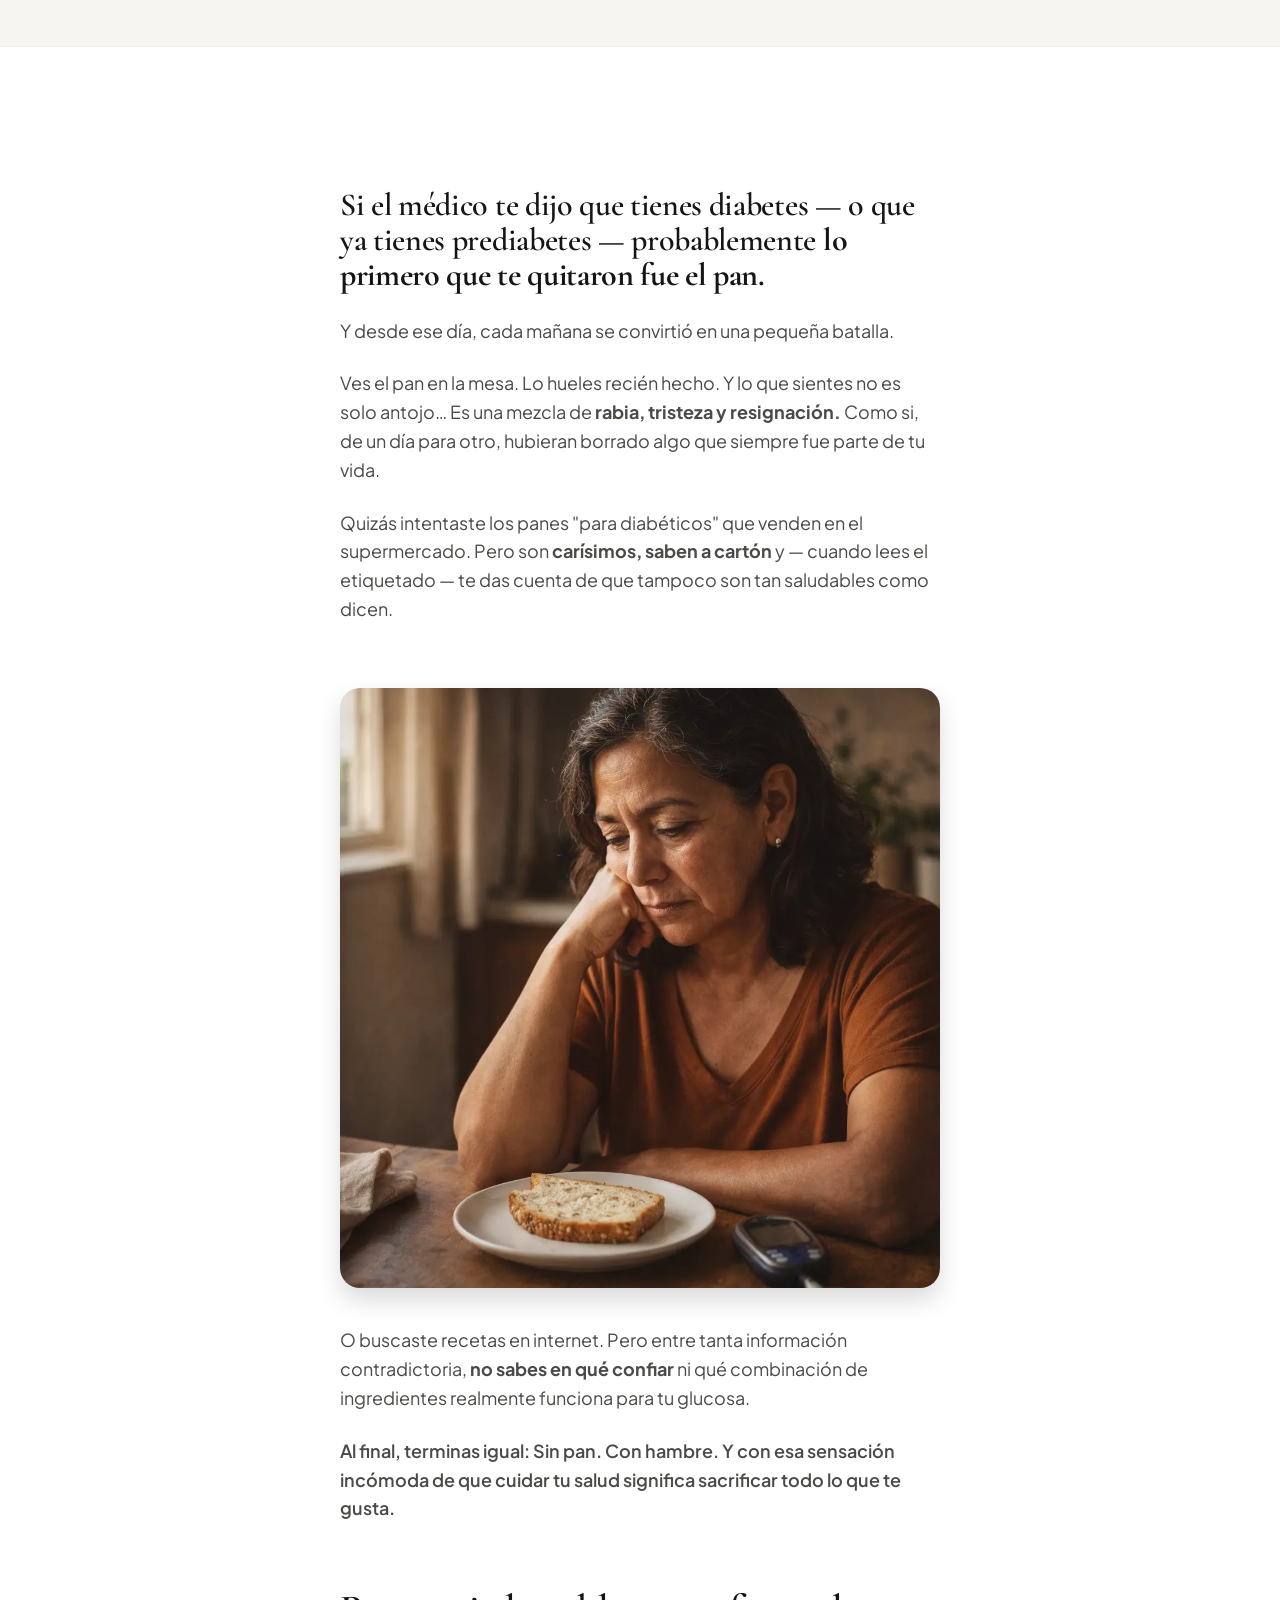
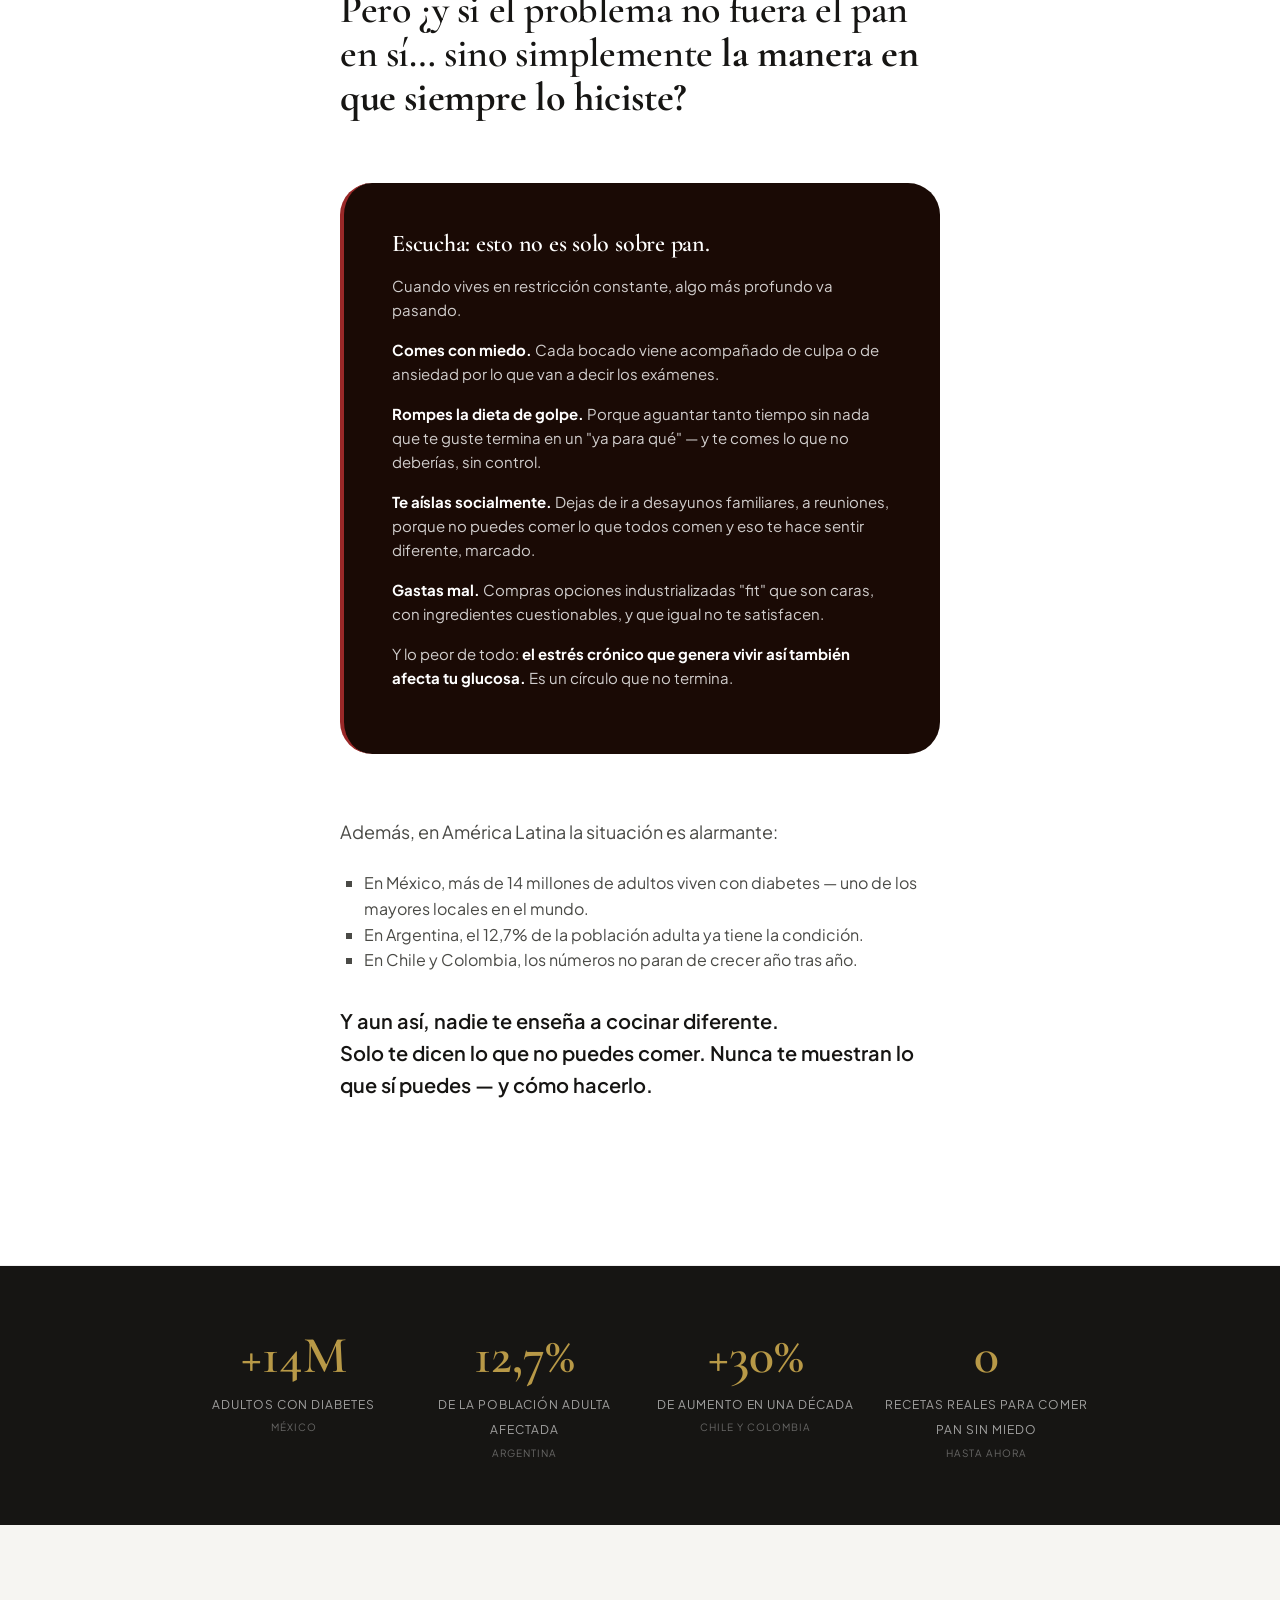
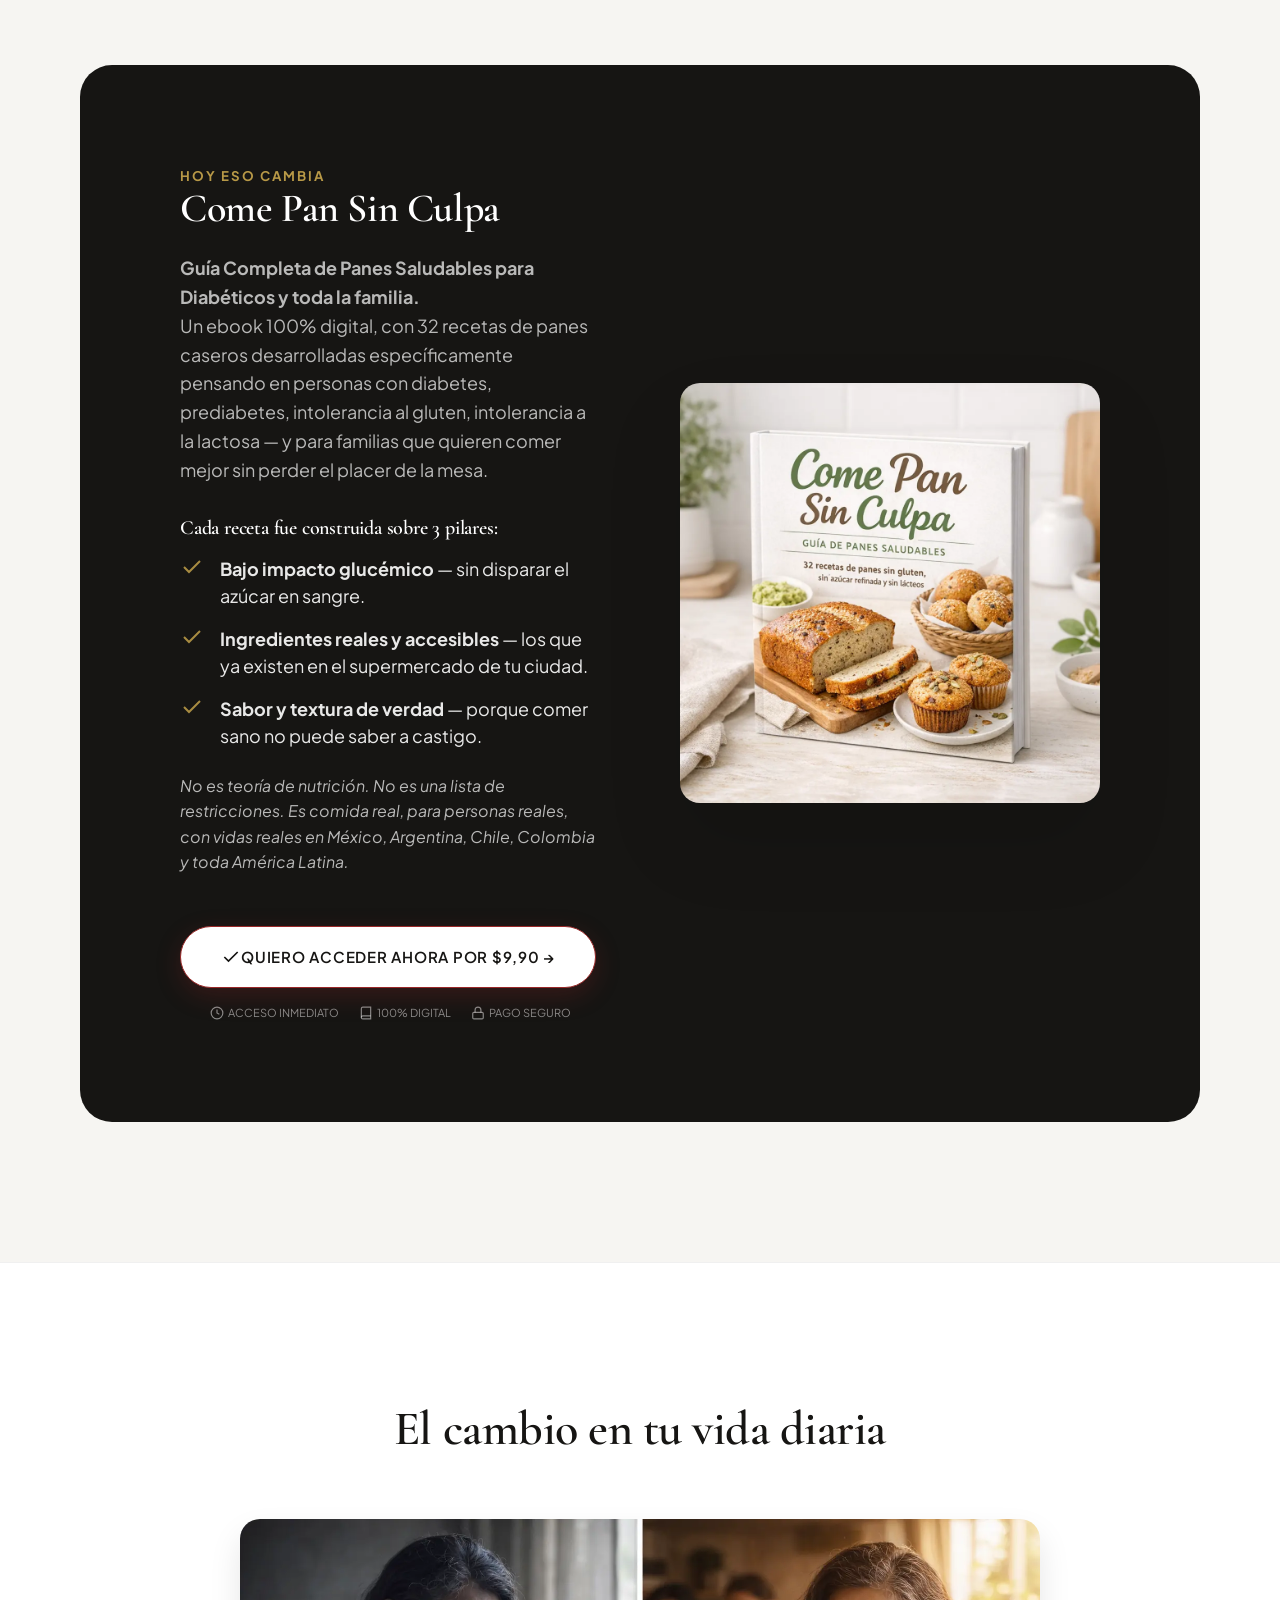
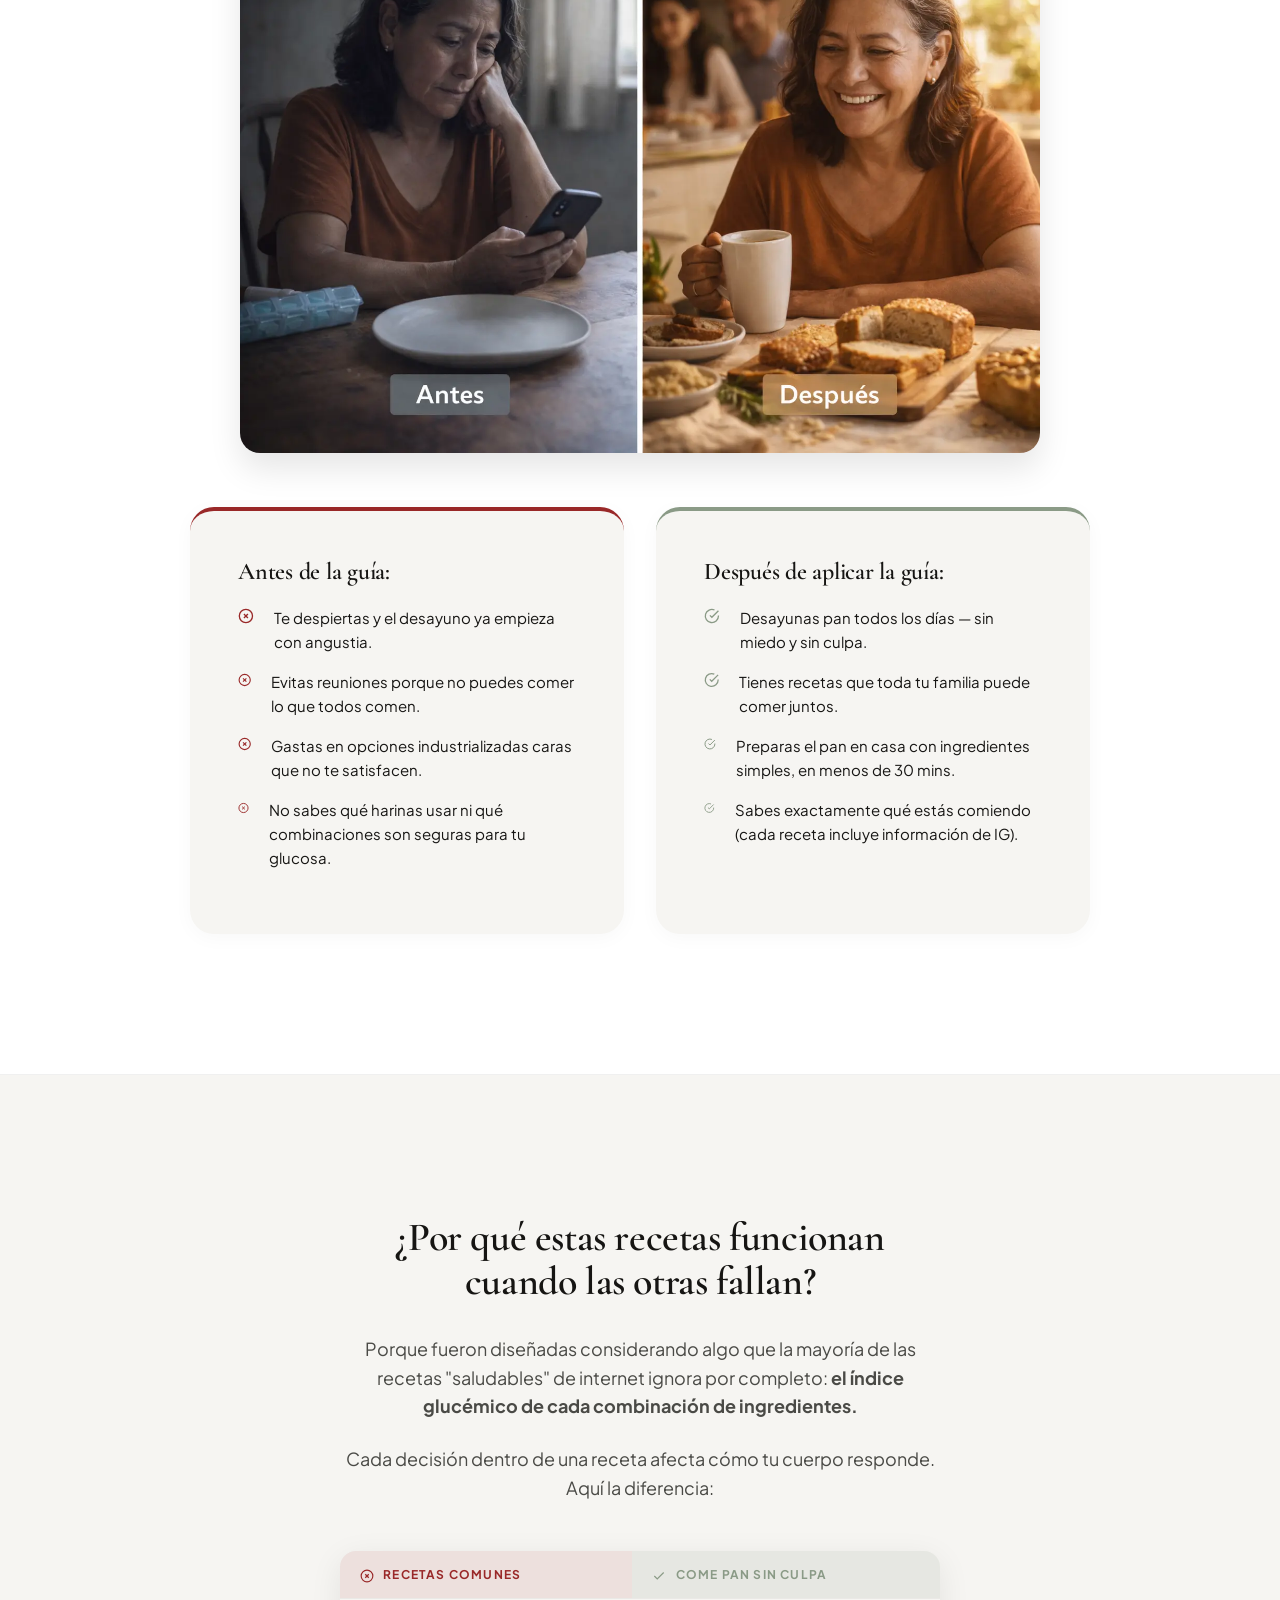
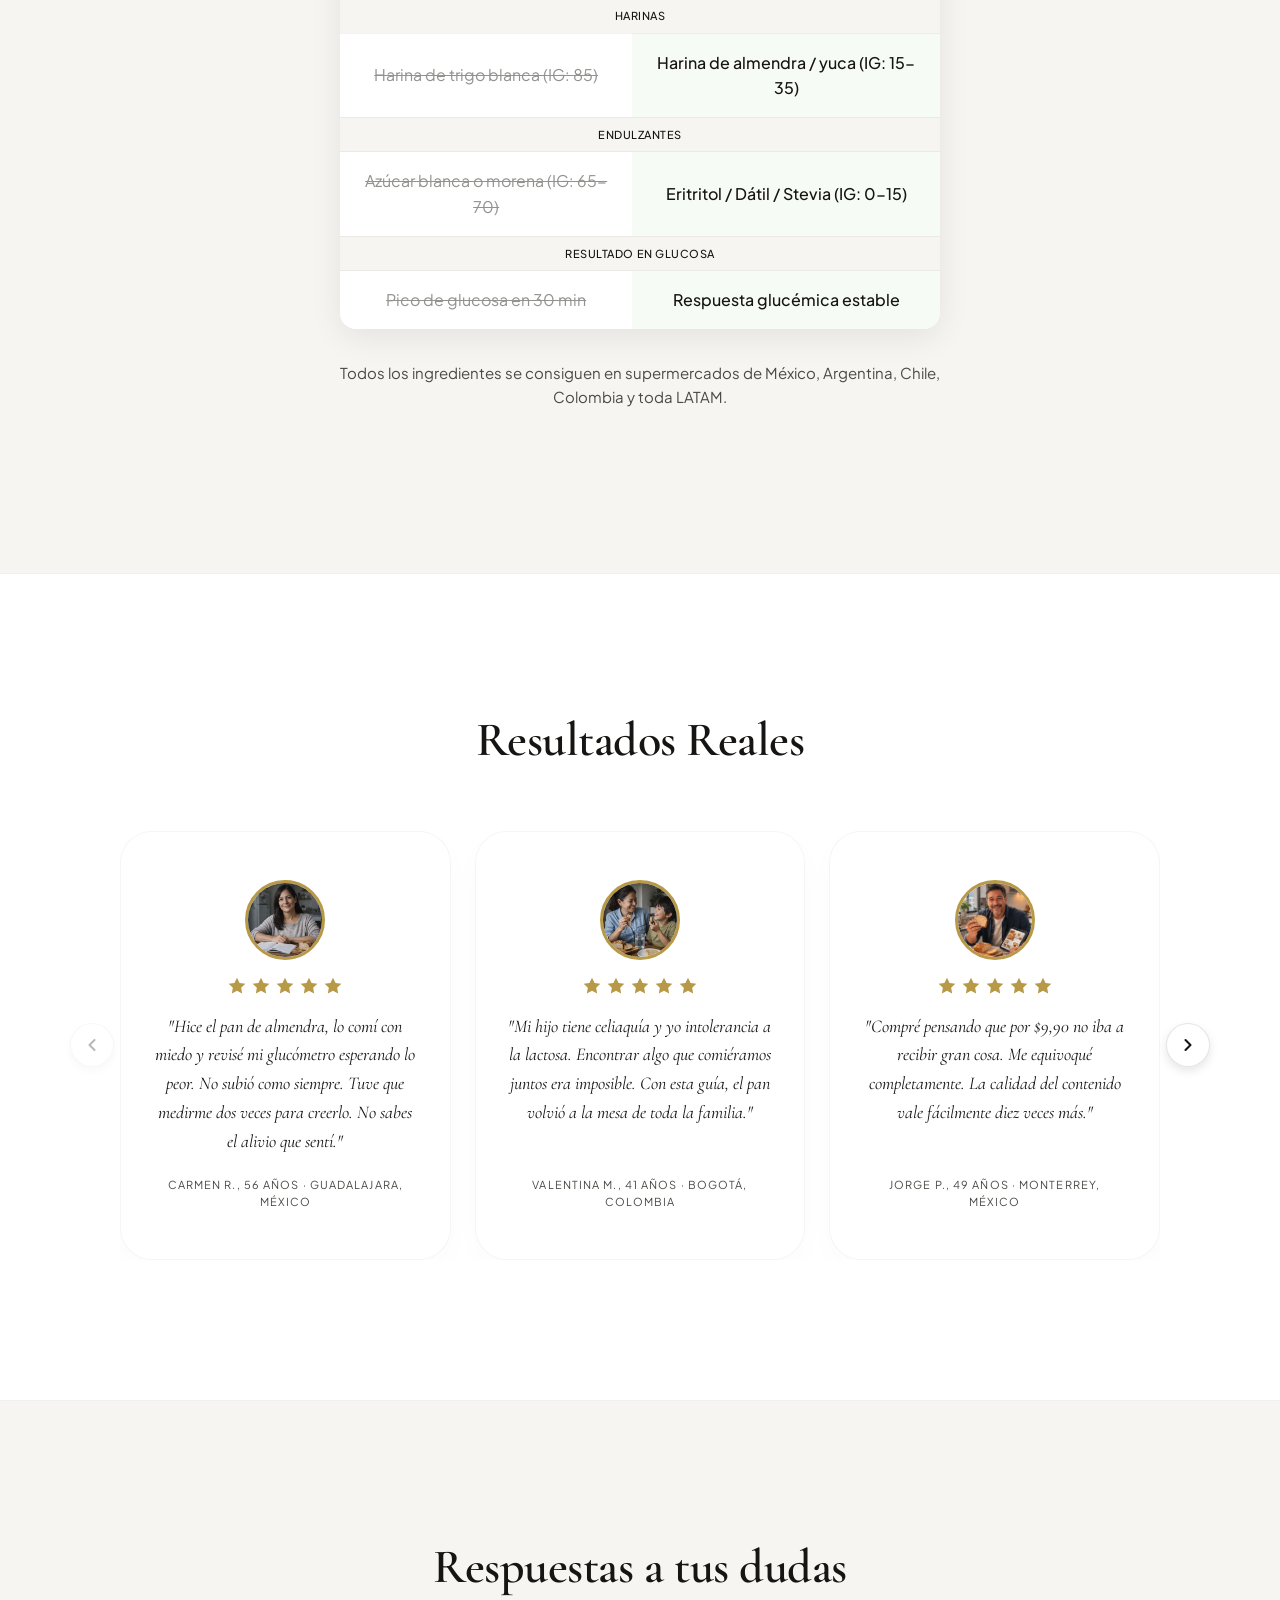
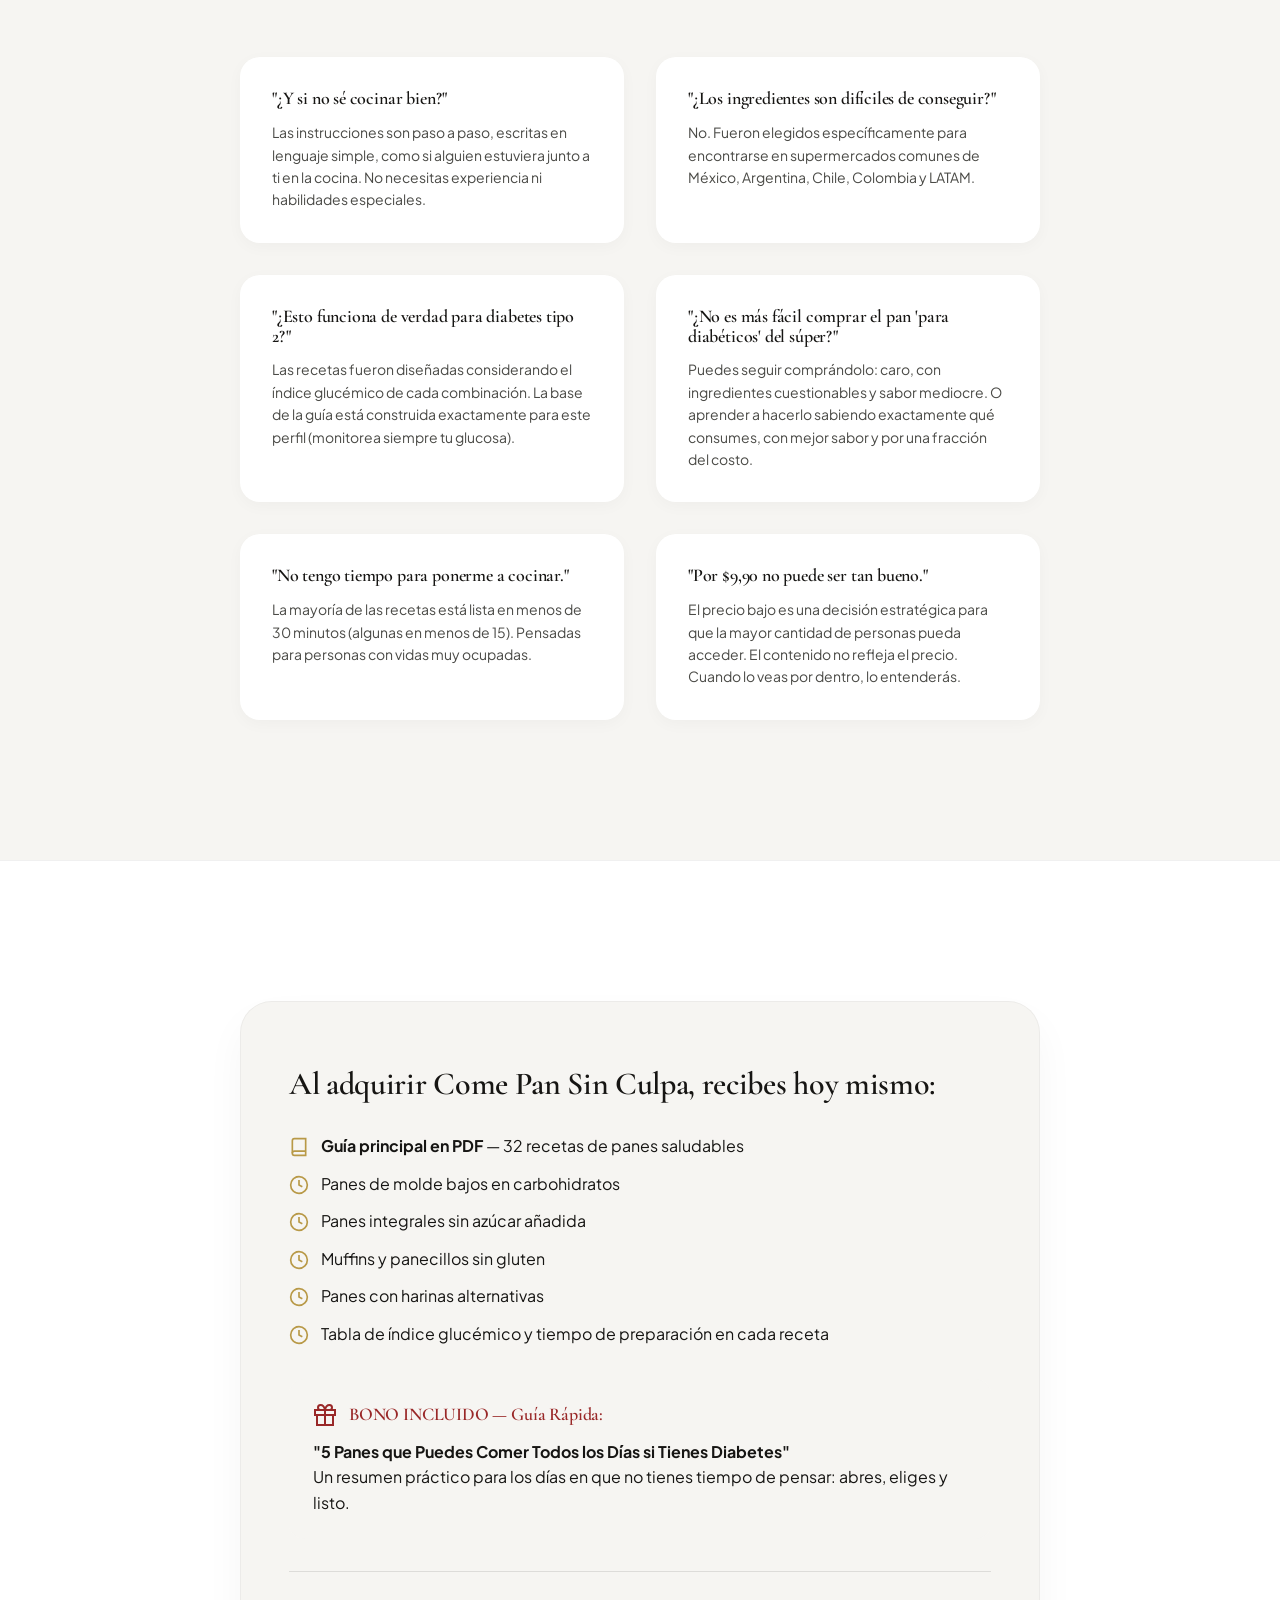
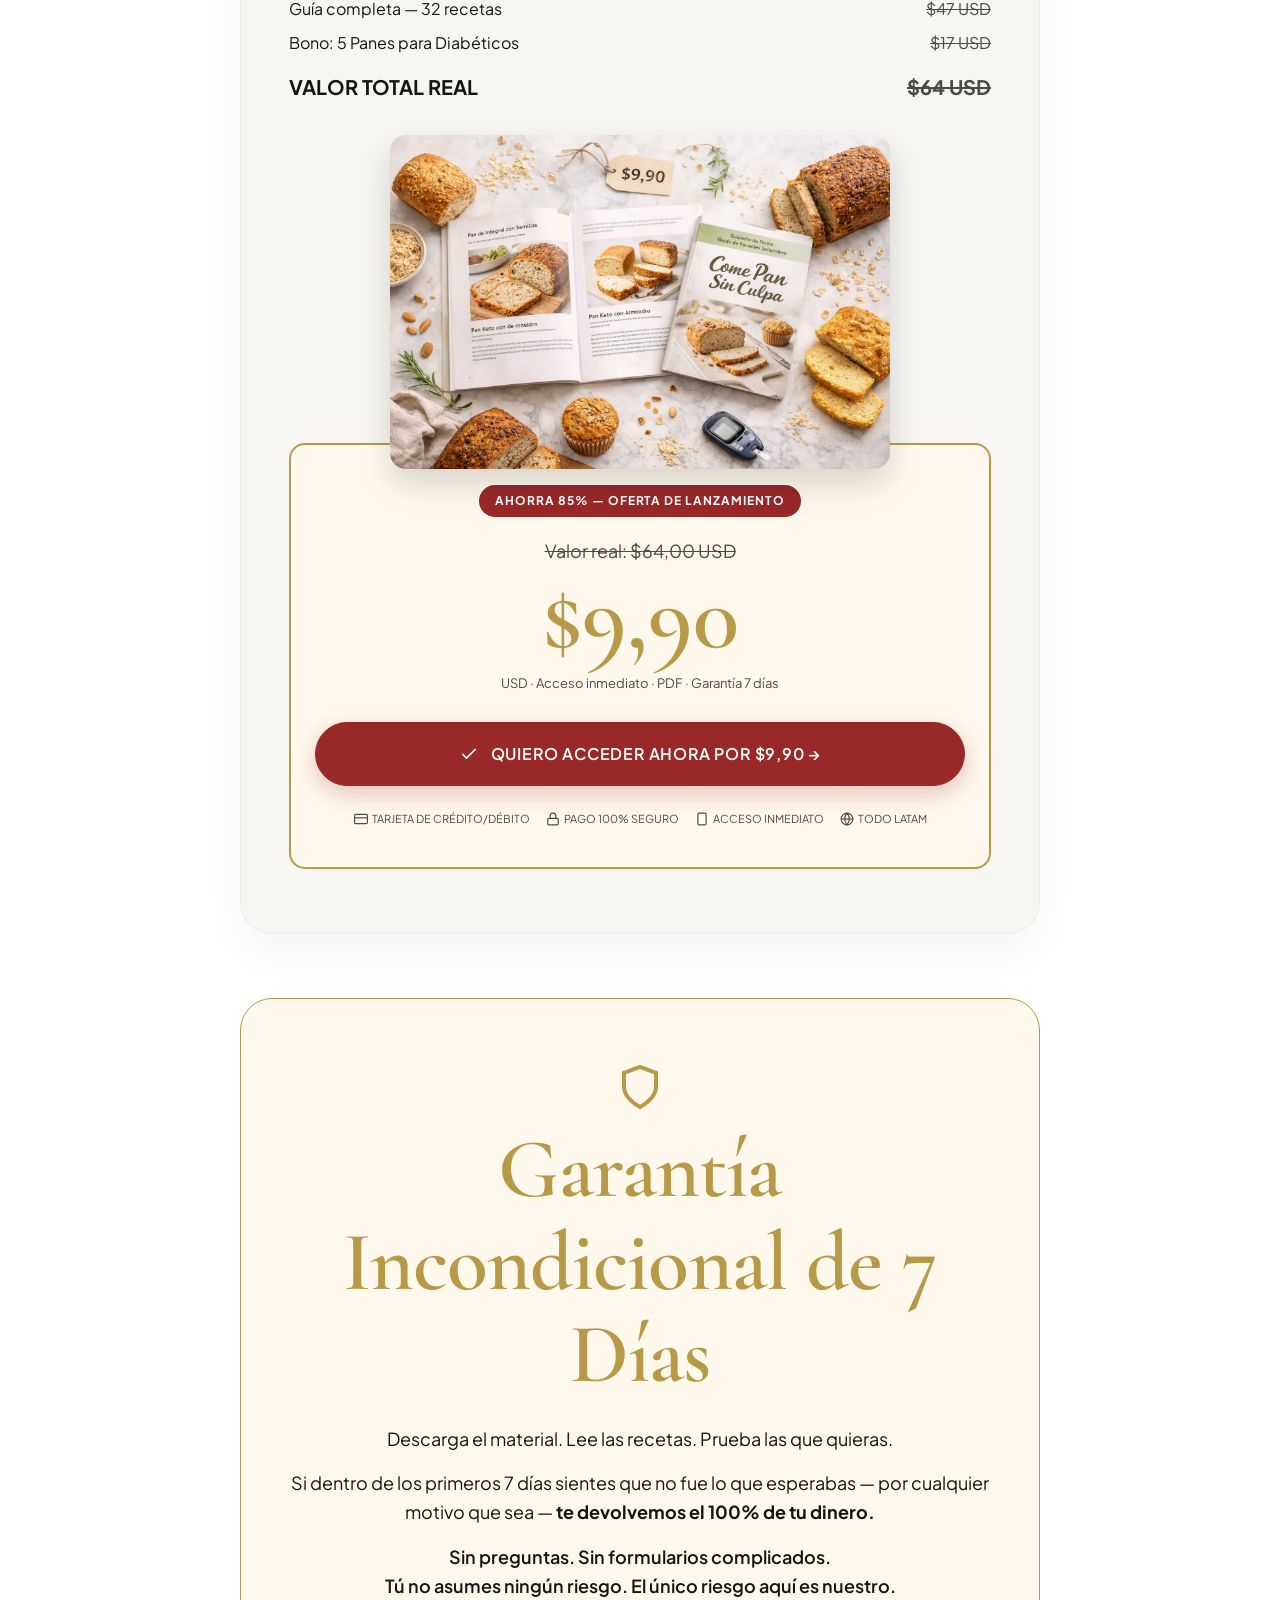
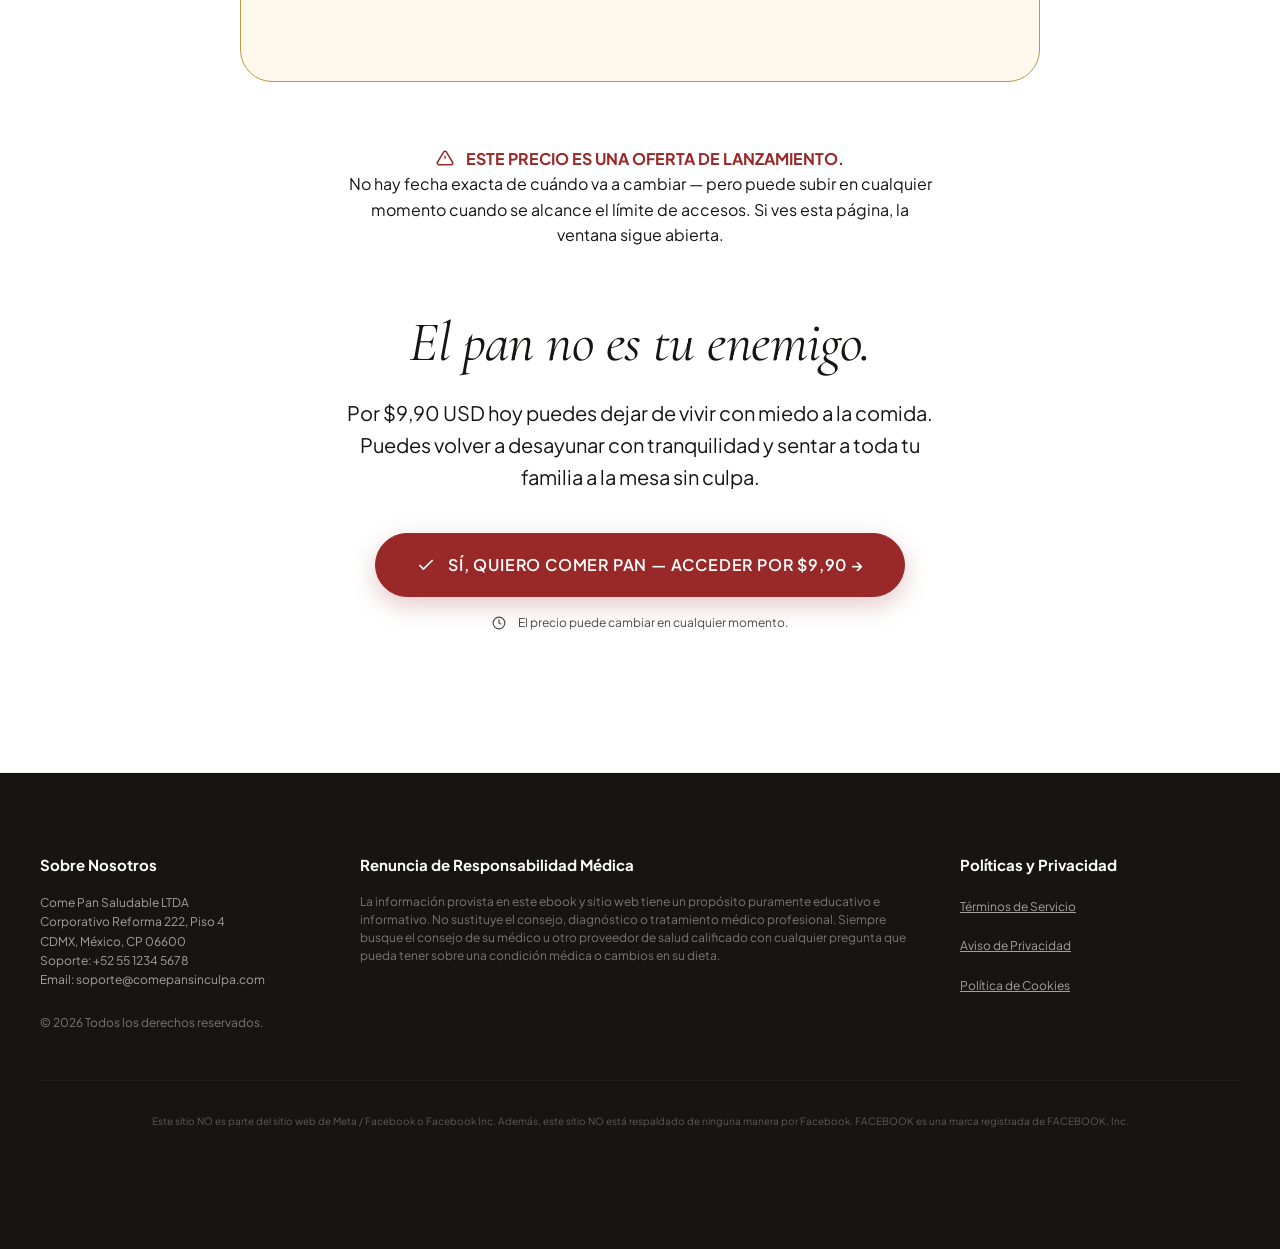
==== commit 20430eba: "feat: move hero image below h1, above subtitle" ====
--- a/index.html
+++ b/index.html
@@ -59,6 +59,7 @@
                         Vuelve a comer pan todos los días
                         <span class="gold-italic">— sin subir el azúcar, sin culpa y sin renunciar al sabor.</span>
                     </h1>
+                    <img src="images/8.webp" alt="Panes saludables para diabéticos — Come Pan Sin Culpa" style="width: 100%; border-radius: 16px; margin: 24px 0;">
                     <p class="hero-subtitle">
                         Descubre las <strong>32 recetas de panes caseros</strong> para personas con diabetes: <strong>sin gluten, sin azúcar refinada y sin lácteos</strong>, con ingredientes simples del supermercado de tu barrio.
                     </p>
@@ -89,7 +90,6 @@
                 </div>
 
                 <div class="hero-image-col">
-                    <img src="images/8.webp" alt="Panes saludables para diabéticos — Come Pan Sin Culpa">
                     <div class="floating-badge" style="bottom: 24px; left: 24px;">
                         <svg width="20" height="20" viewBox="0 0 24 24" fill="none" stroke="var(--accent-gold)" stroke-width="2"><path d="M12 22s8-4 8-10V5l-8-3-8 3v7c0 6 8 10 8 10z"></path></svg>
                         <span>Sin Pico Glucémico</span>
--- a/styles.css
+++ b/styles.css
@@ -281,12 +281,15 @@
 }
 
 .hero-image-col {
-  display: none;
+  display: block;
+  position: relative;
+  max-width: 400px;
+  margin: 0 auto;
 }
 @media (min-width: 900px) {
   .hero-image-col {
-    display: block;
-    position: relative;
+    max-width: 100%;
+    margin: 0;
   }
 }
 
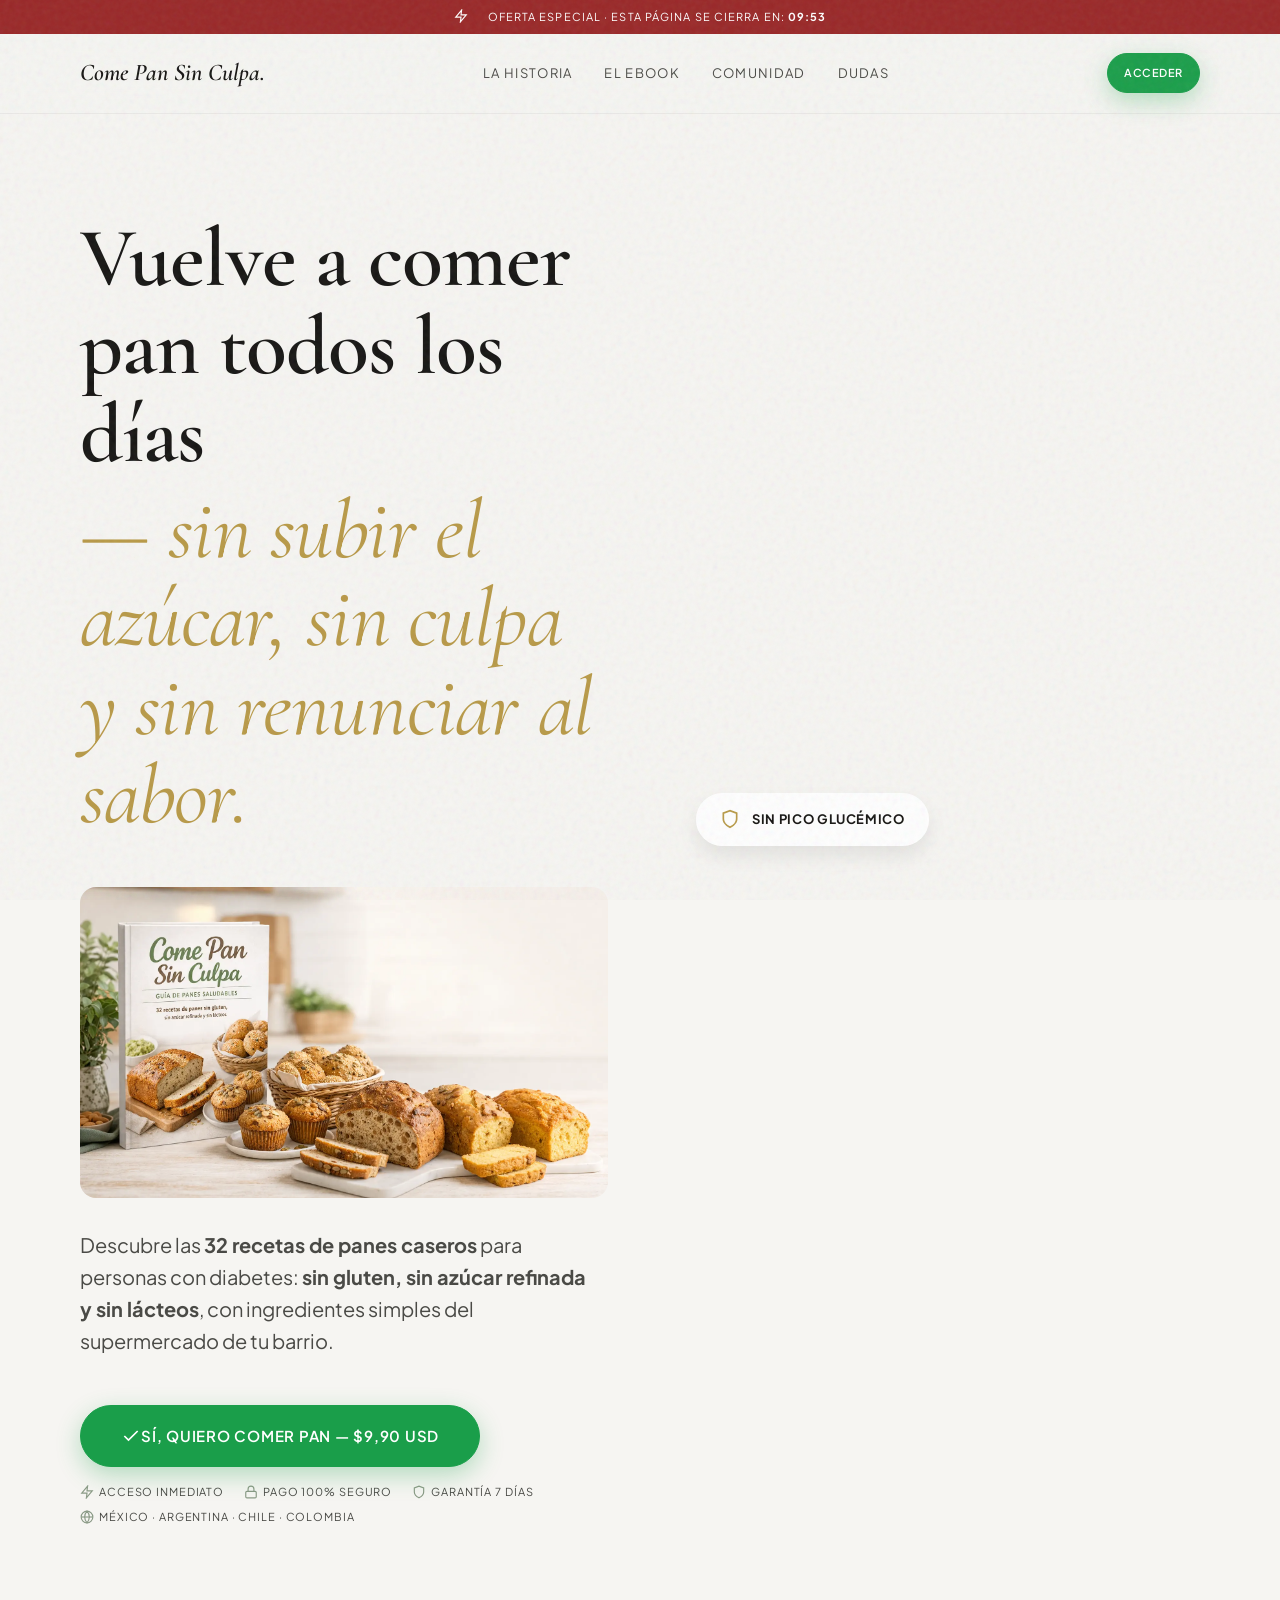
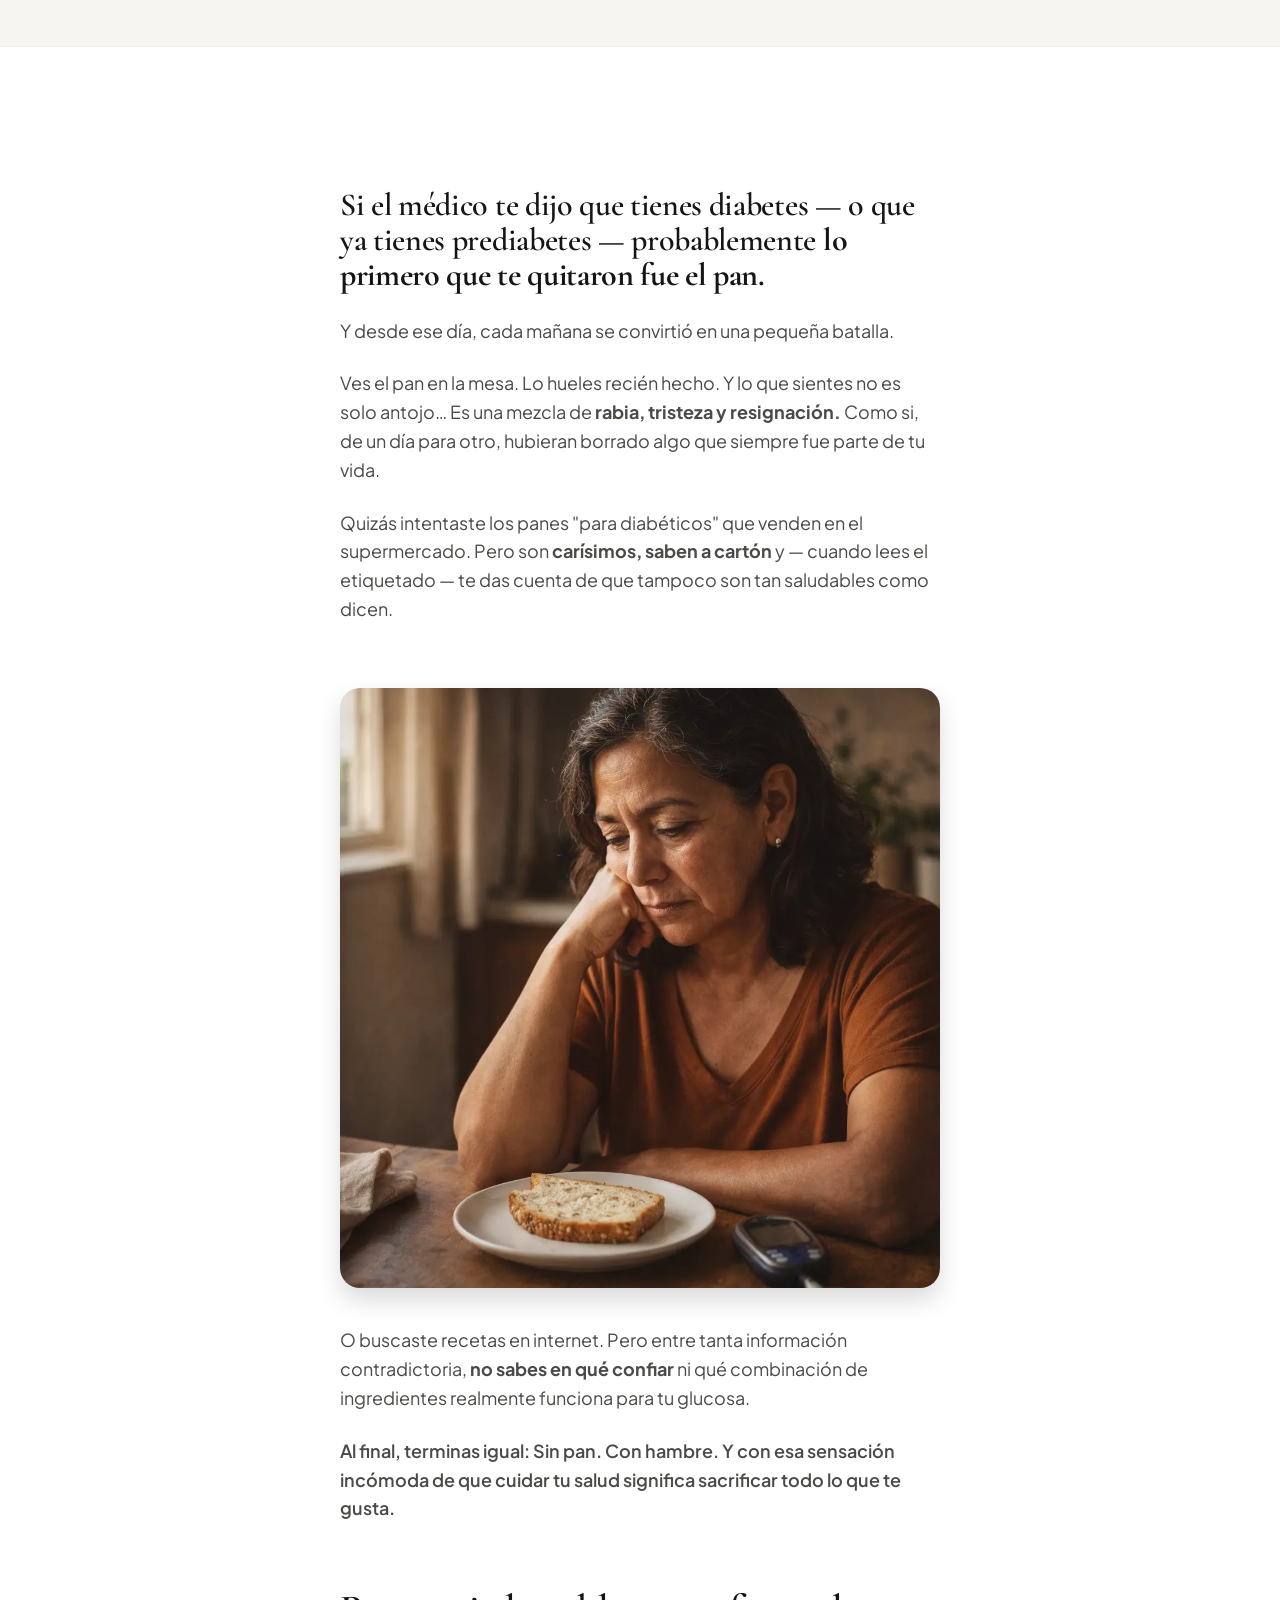
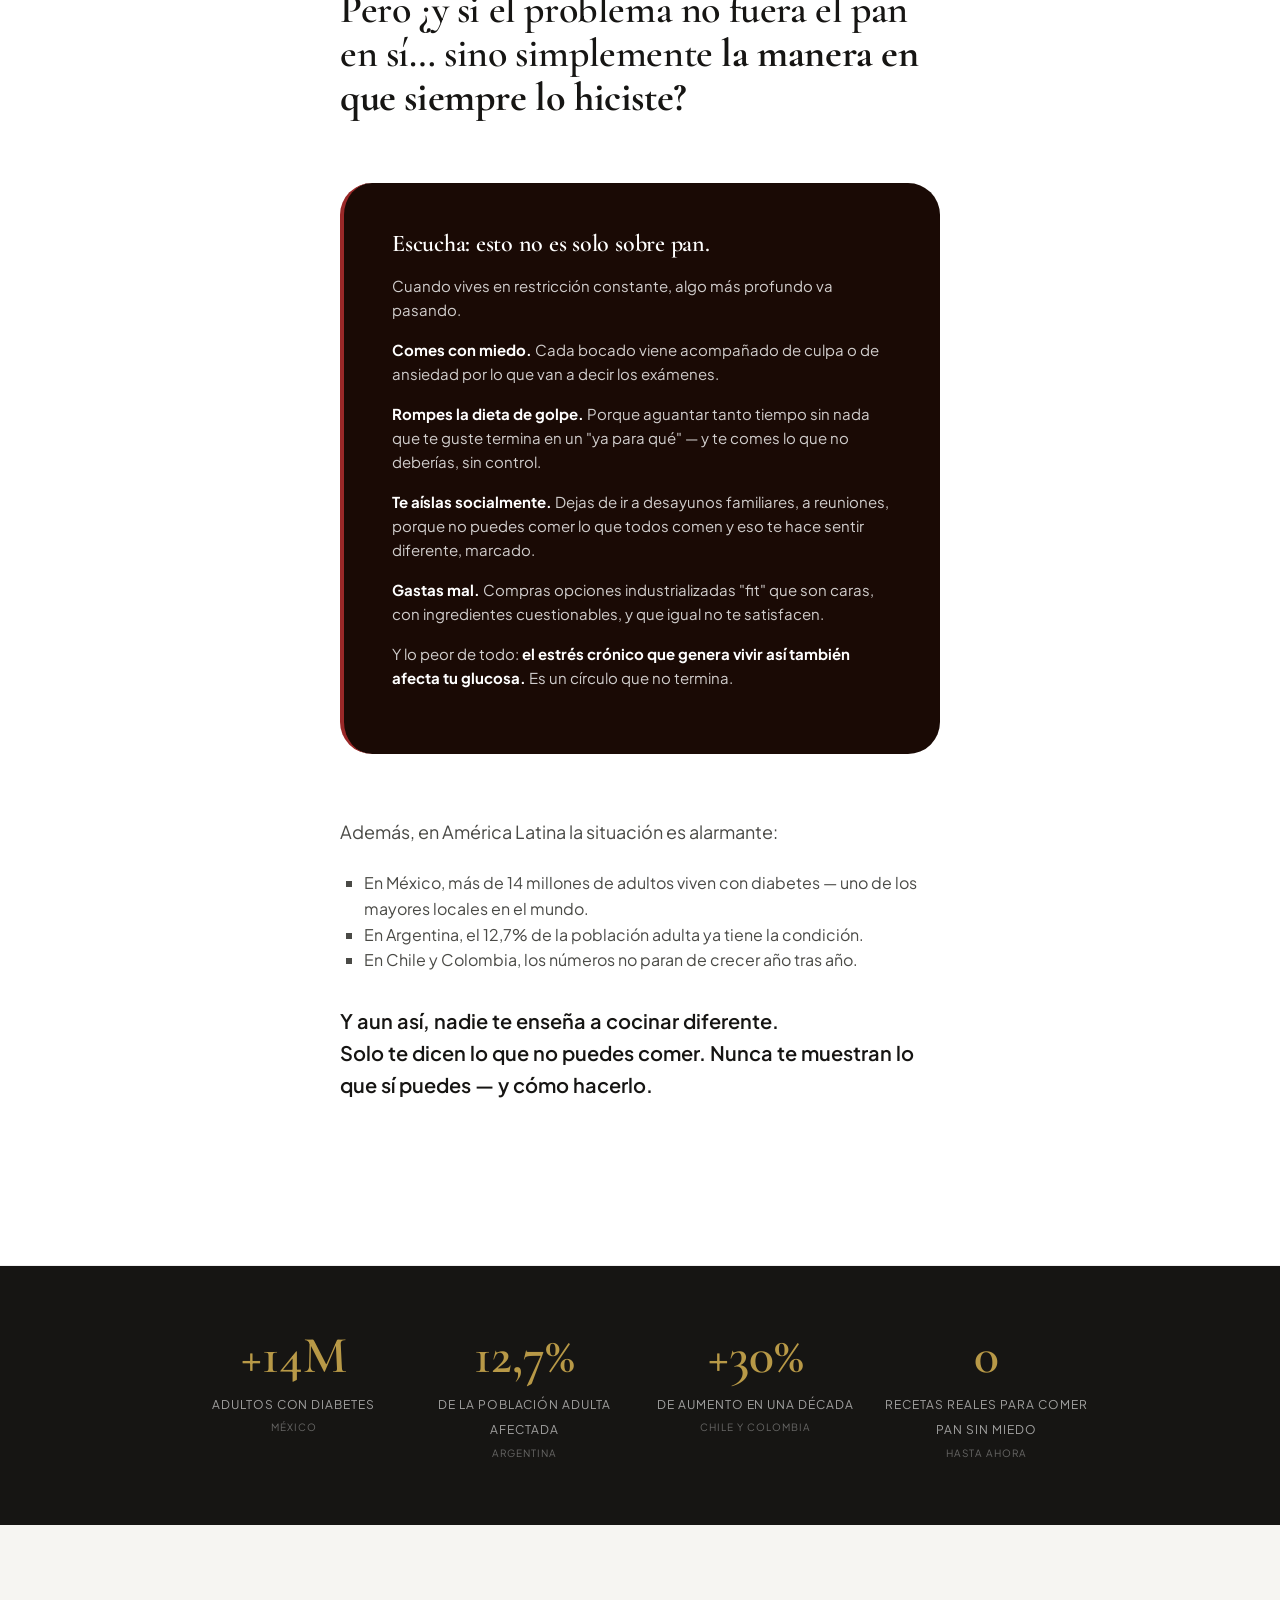
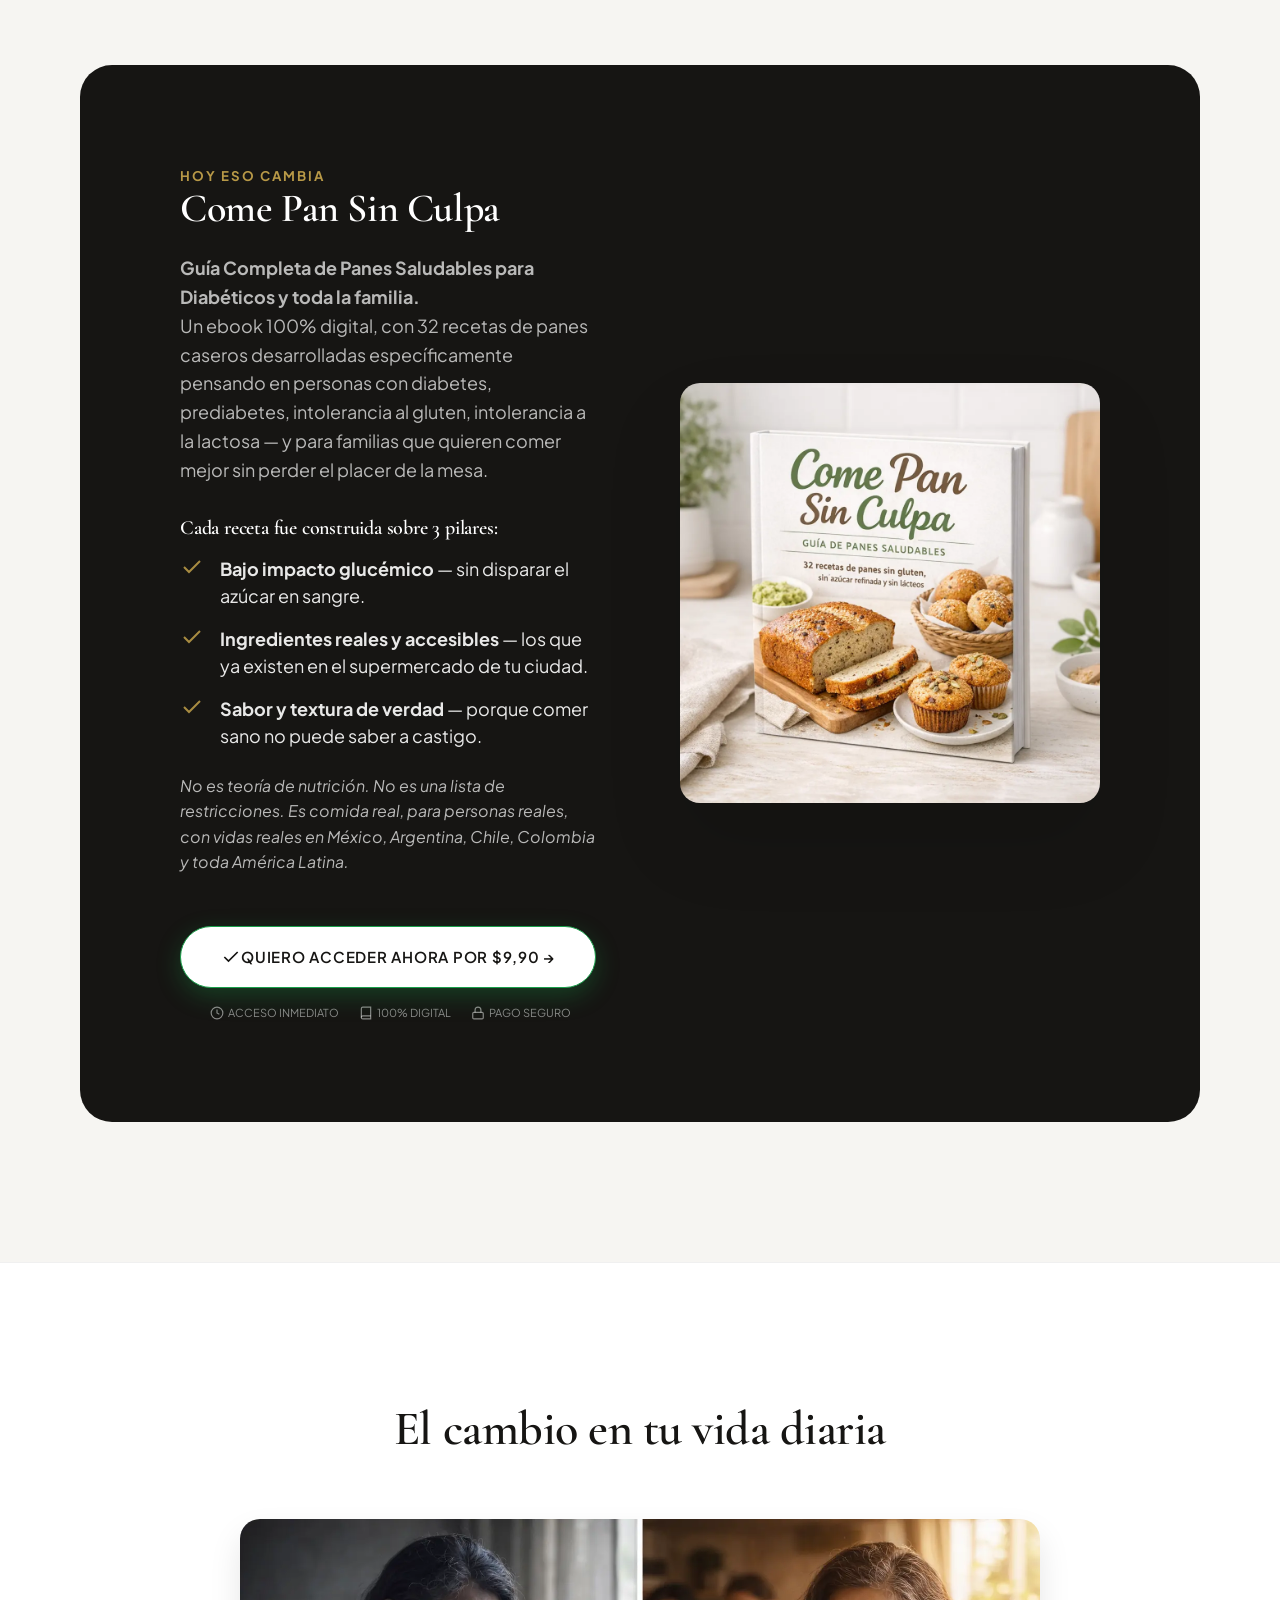
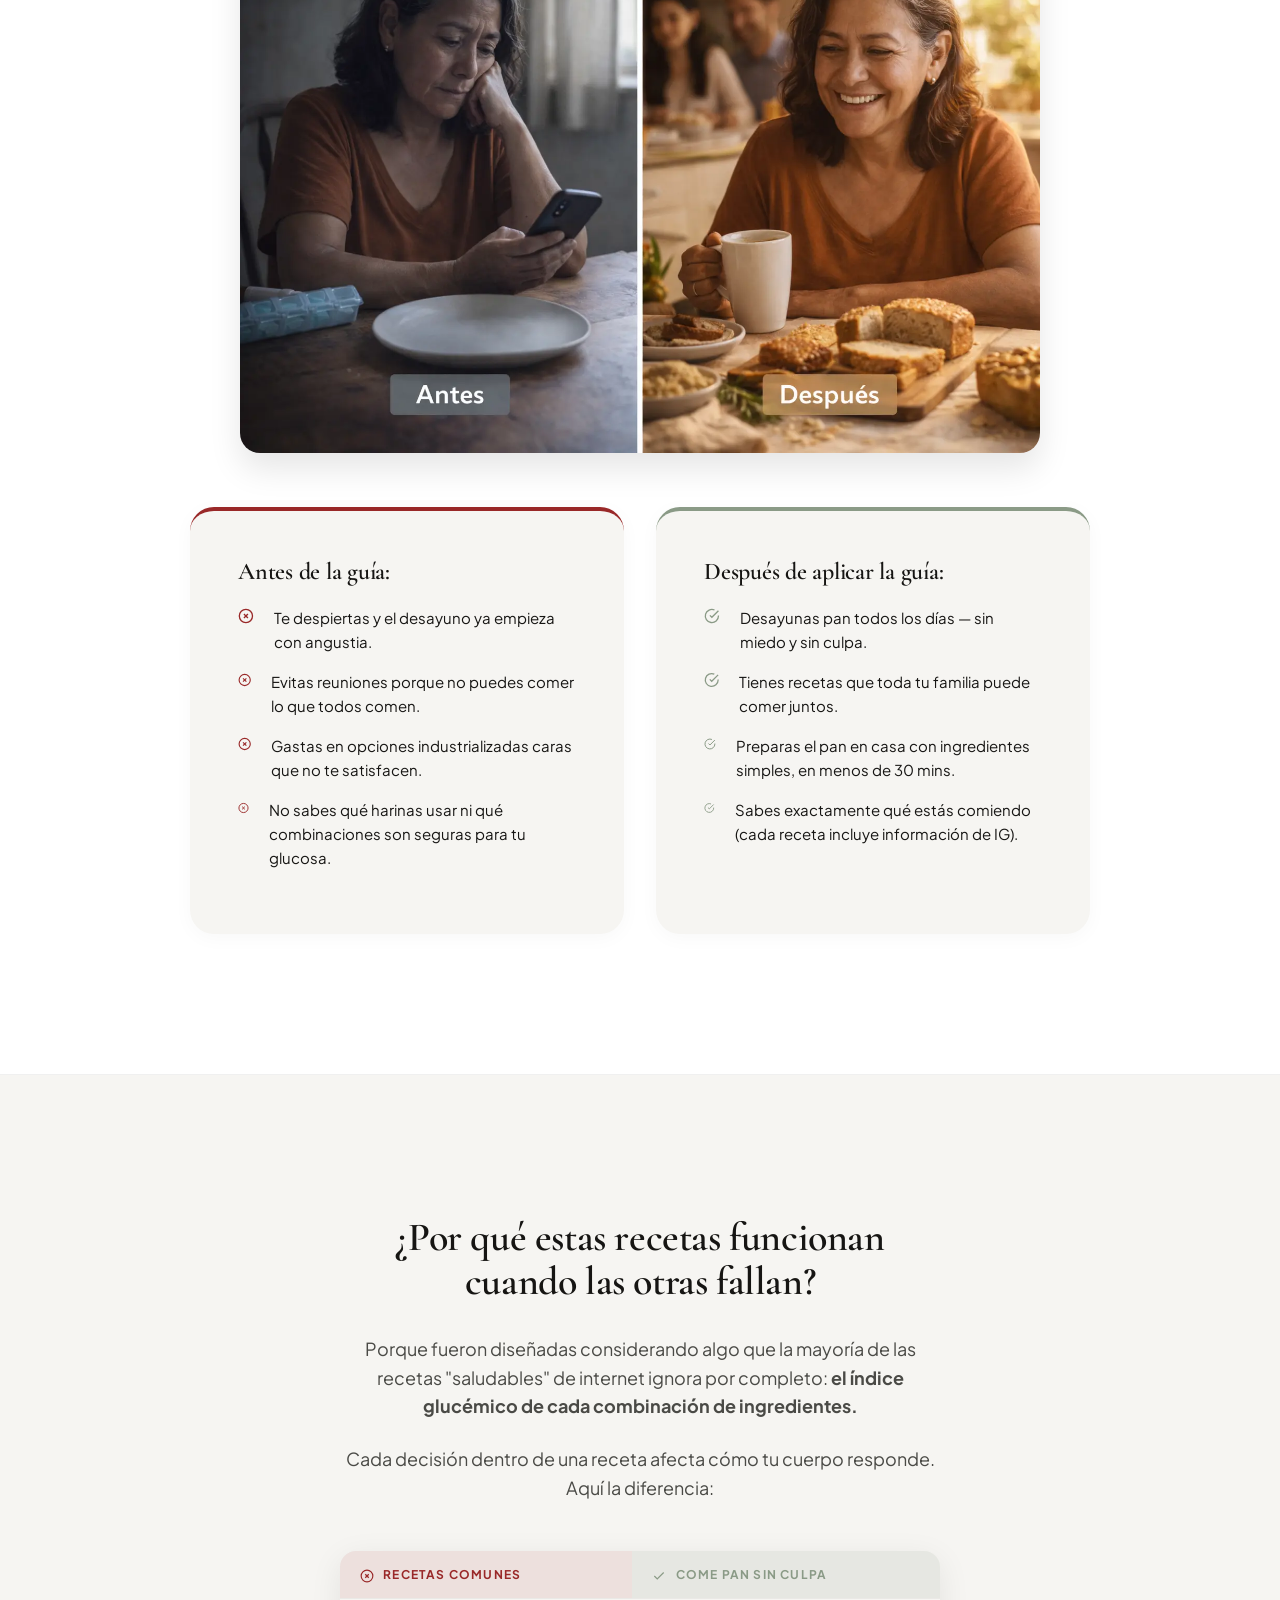
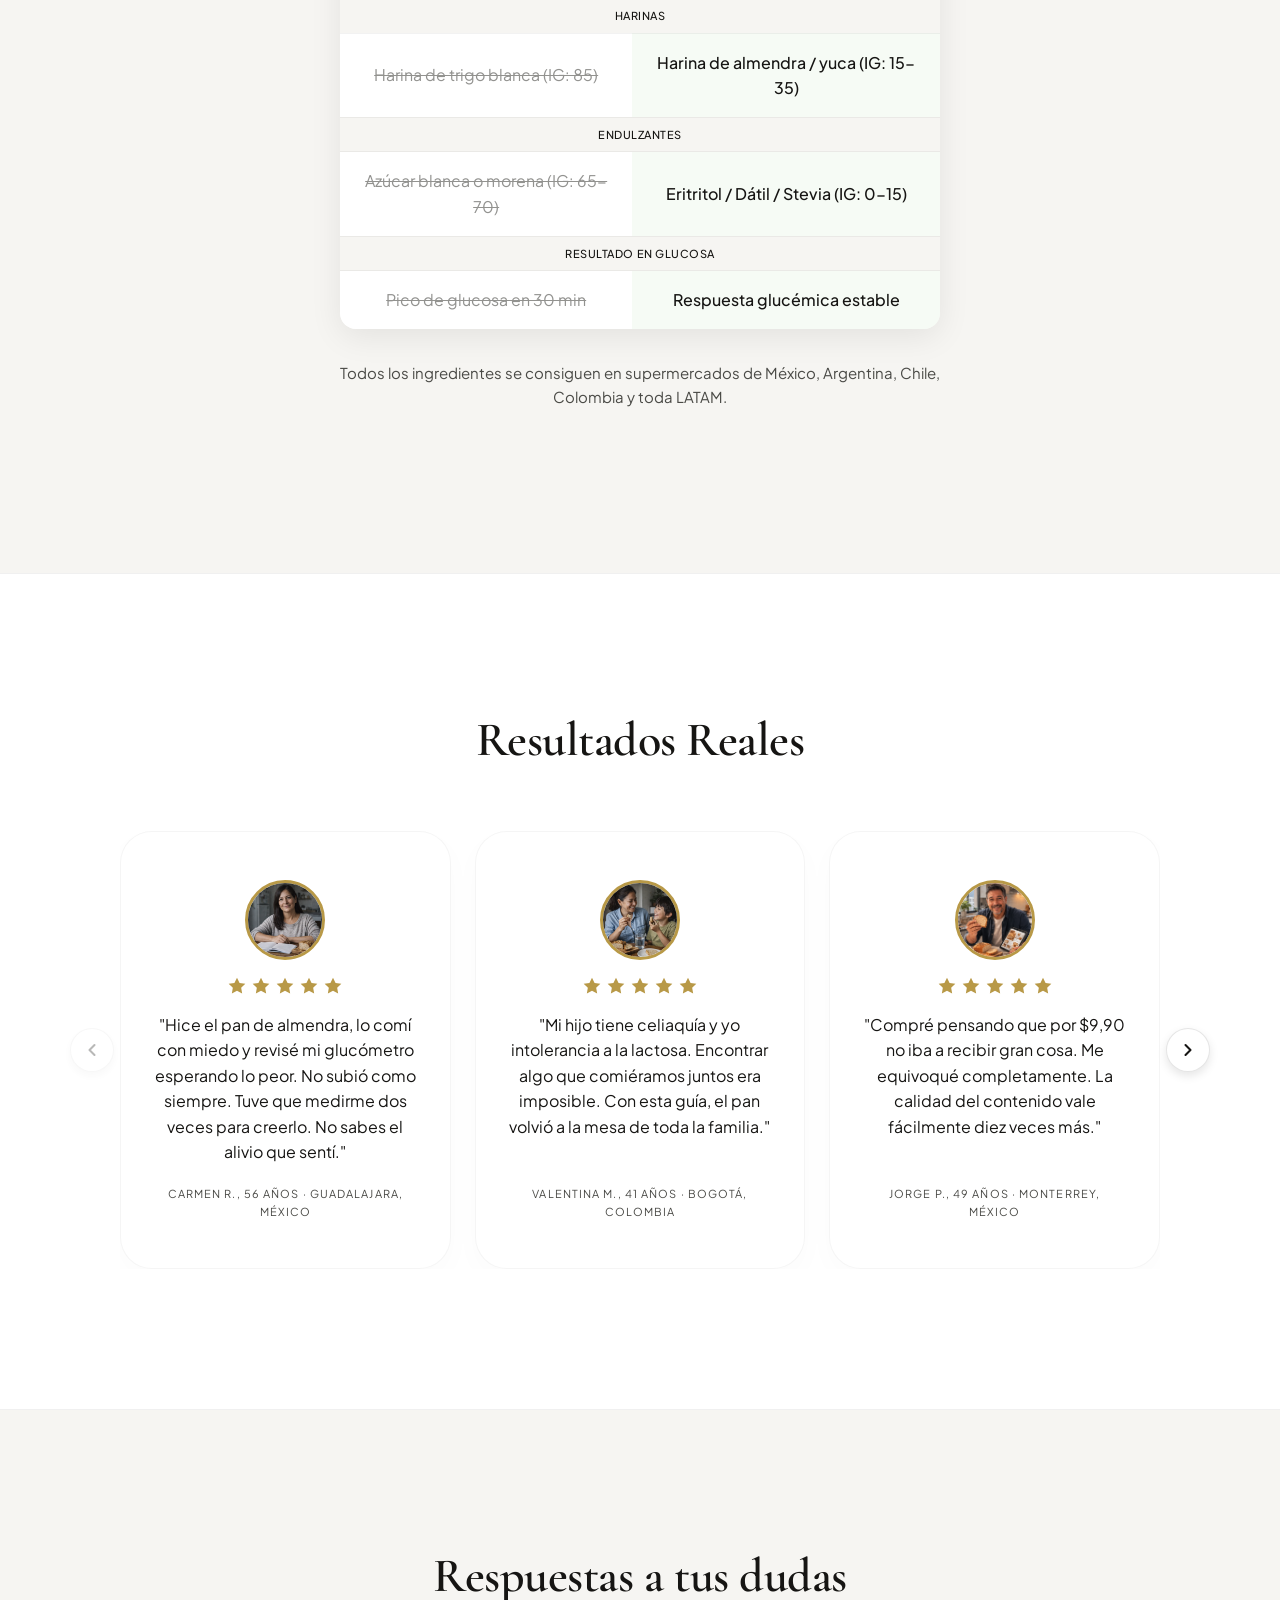
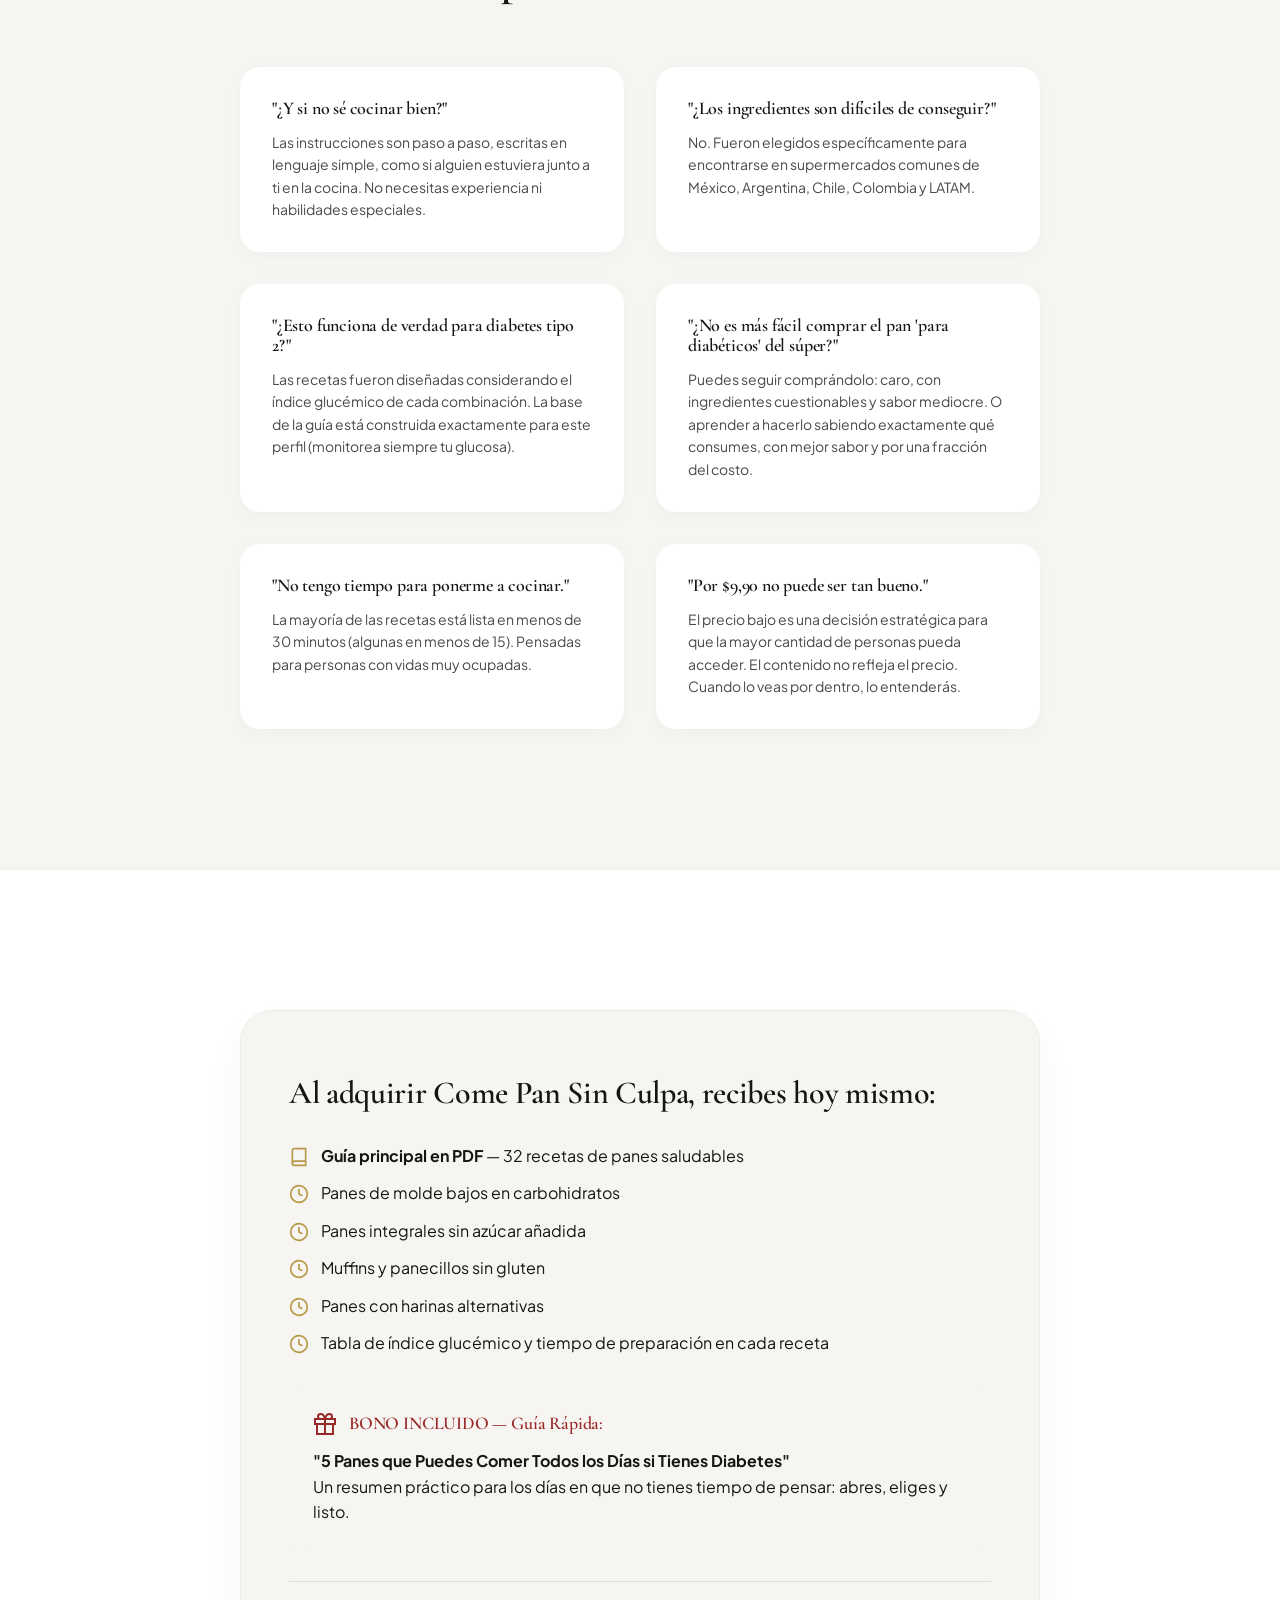
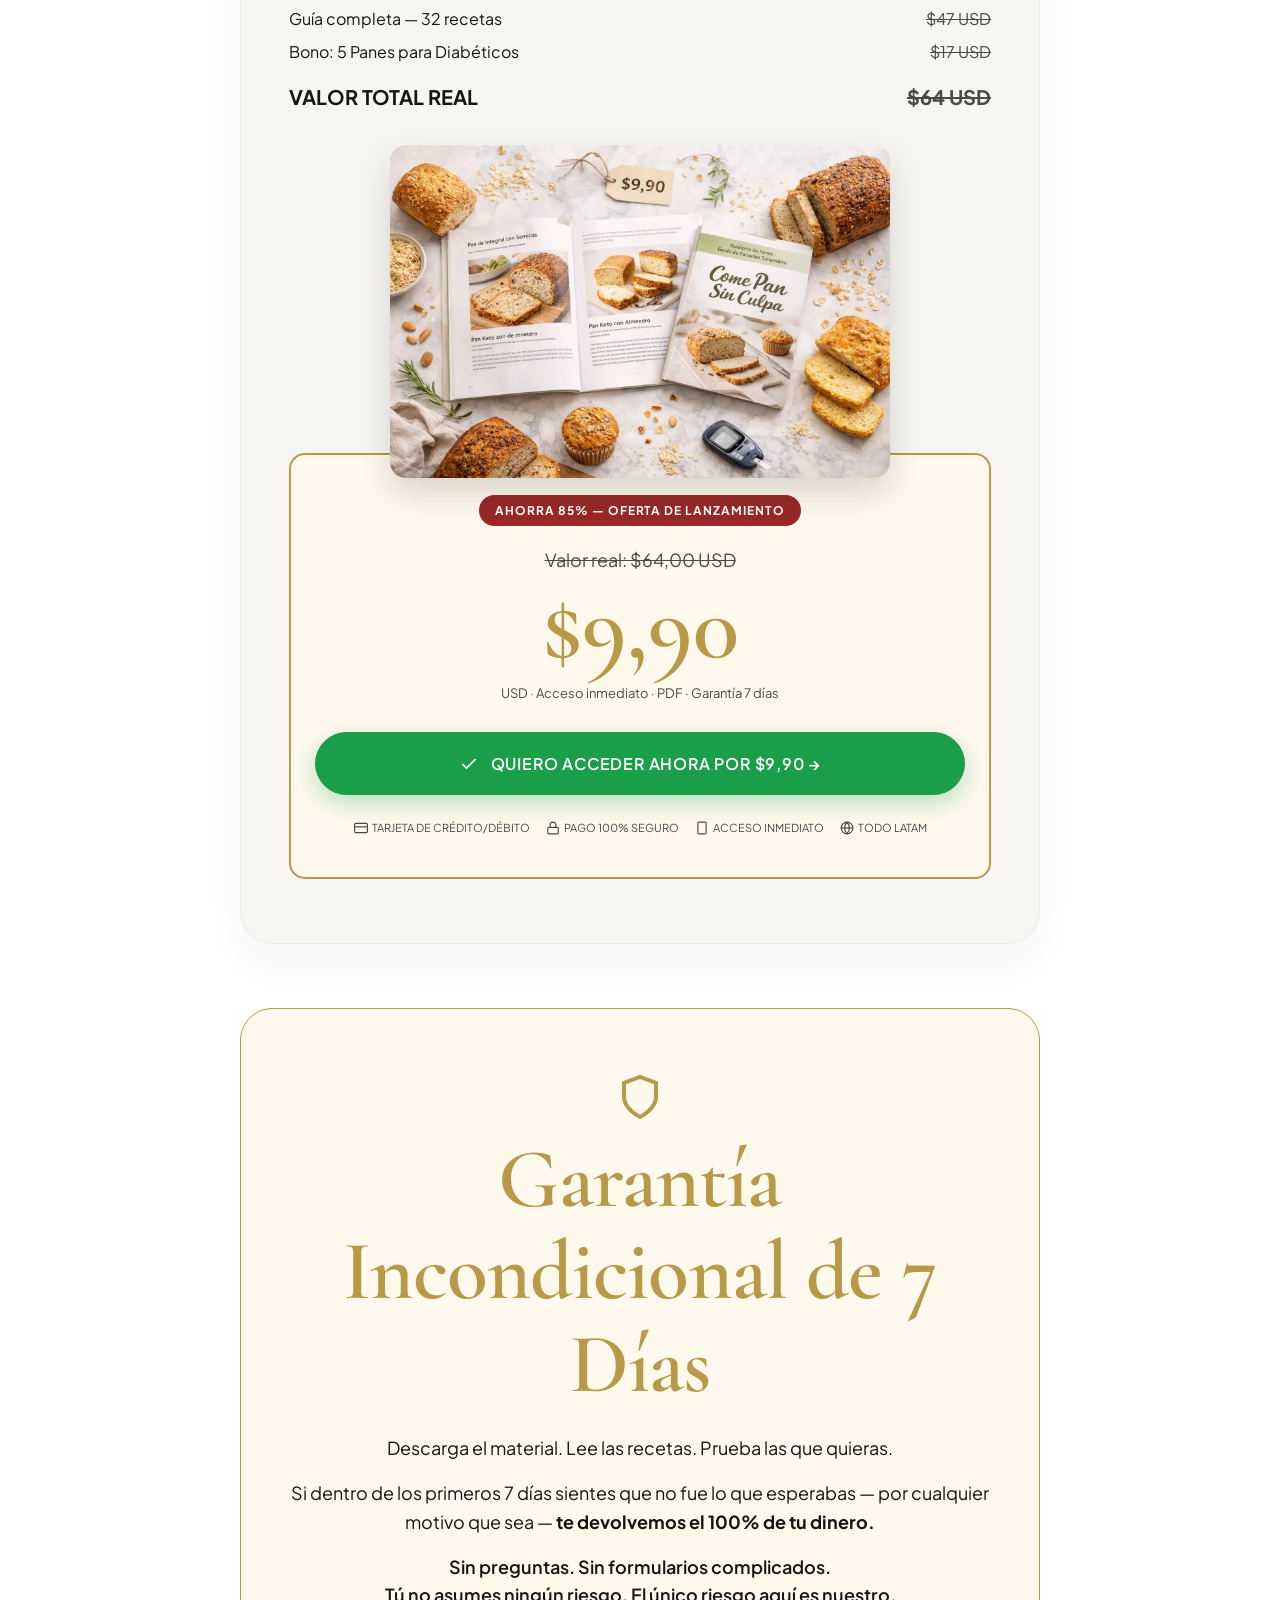
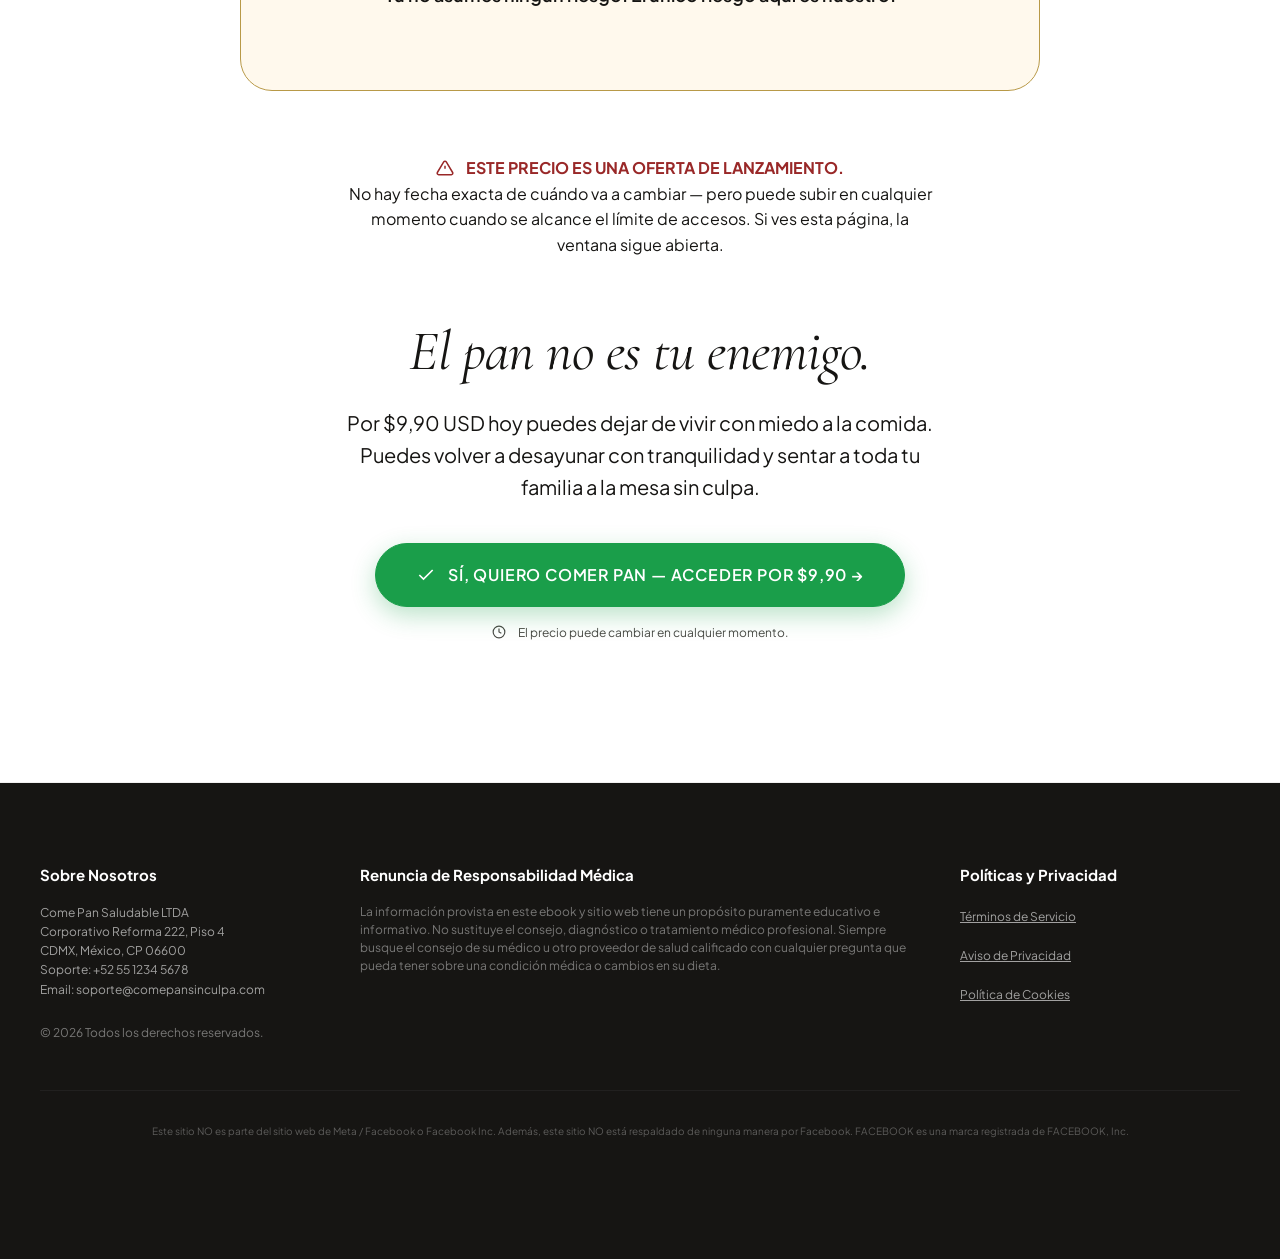
==== commit e0e88c8b: "cro: green CTA, reduce noise, countdown timer, sans testimonials" ====
--- a/index.html
+++ b/index.html
@@ -34,7 +34,7 @@
     <!-- Promo Bar -->
     <div class="promo-bar">
         <svg class="icon" width="14" height="14" viewBox="0 0 24 24" fill="none" stroke="currentColor" stroke-width="2"><path d="M13 2L3 14h9l-1 8 10-12h-9l1-8z"></path></svg>
-        <span>Oferta Especial · Tiempo Limitado · Puede cerrarse en cualquier momento</span>
+        <span>Oferta Especial · Esta página se cierra en: <strong id="promo-countdown">09:59</strong></span>
     </div>
 
     <!-- Navigation -->
@@ -669,5 +669,21 @@
             window.addEventListener('resize', updateCarousel);
         }
     </script>
+    <script>
+        (function() {
+            var secs = 10 * 60 - 1;
+            var el = document.getElementById('promo-countdown');
+            if (!el) return;
+            function tick() {
+                if (secs < 0) secs = 10 * 60 - 1;
+                var m = Math.floor(secs / 60);
+                var s = secs % 60;
+                el.textContent = (m < 10 ? '0' : '') + m + ':' + (s < 10 ? '0' : '') + s;
+                secs--;
+            }
+            tick();
+            setInterval(tick, 1000);
+        })();
+    </script>
 </body>
 </html>
--- a/styles.css
+++ b/styles.css
@@ -42,7 +42,7 @@
   top: 0; left: 0; width: 100vw; height: 100vh;
   pointer-events: none;
   z-index: 9999;
-  opacity: 0.25;
+  opacity: 0.08;
   background-image: url("data:image/svg+xml,%3Csvg viewBox='0 0 200 200' xmlns='http://www.w3.org/2000/svg'%3E%3Cfilter id='noiseFilter'%3E%3CfeTurbulence type='fractalNoise' baseFrequency='0.8' numOctaves='3' stitchTiles='stitch'/%3E%3C/filter%3E%3Crect width='100%25' height='100%25' filter='url(%23noiseFilter)'/%3E%3C/svg%3E");
 }
 
@@ -99,8 +99,8 @@
 }
 
 @keyframes pulse-glow {
-  0%, 100% { box-shadow: 0 8px 24px rgba(153, 40, 40, 0.25); }
-  50% { box-shadow: 0 8px 40px rgba(153, 40, 40, 0.55), 0 0 0 6px rgba(153, 40, 40, 0.12); }
+  0%, 100% { box-shadow: 0 8px 24px rgba(26, 158, 74, 0.25); }
+  50% { box-shadow: 0 8px 40px rgba(26, 158, 74, 0.55), 0 0 0 6px rgba(26, 158, 74, 0.12); }
 }
 
 @keyframes ticker-scroll {
@@ -121,7 +121,7 @@
   display: inline-flex;
   align-items: center;
   justify-content: center;
-  background: var(--danger-crimson);
+  background: #1A9E4A;
   color: #fff;
   font-family: var(--font-sans);
   font-size: 14px;
@@ -132,12 +132,12 @@
   border-radius: var(--radius-full);
   text-decoration: none;
   transition: all 0.4s cubic-bezier(0.16, 1, 0.3, 1);
-  border: 1px solid var(--danger-crimson);
+  border: 1px solid #1A9E4A;
   position: relative;
   overflow: hidden;
   width: 100%; 
   text-align: center;
-  box-shadow: 0 8px 24px rgba(153, 40, 40, 0.25);
+  box-shadow: 0 8px 24px rgba(26, 158, 74, 0.3);
 }
 @media (min-width: 768px) {
   .btn-primary {
@@ -748,7 +748,13 @@
 .carousel-btn.next { right: -10px; }
 
 @media (max-width: 767px) {
-  .testi-track-wrapper { margin: 0; }
+  .testi-track-wrapper { 
+    margin: 0;
+    overflow: visible;
+  }
+  .testi-track {
+    flex-direction: column;
+  }
   .carousel-btn { display: none; }
 }
 
@@ -759,9 +765,9 @@
   font-size: 18px;
 }
 .testi-card p {
-  font-family: var(--font-serif);
-  font-size: 18px;
-  font-style: italic;
+  font-family: var(--font-sans);
+  font-size: 16px;
+  font-style: normal;
   margin-bottom: 20px;
 }
 .testi-card .author {
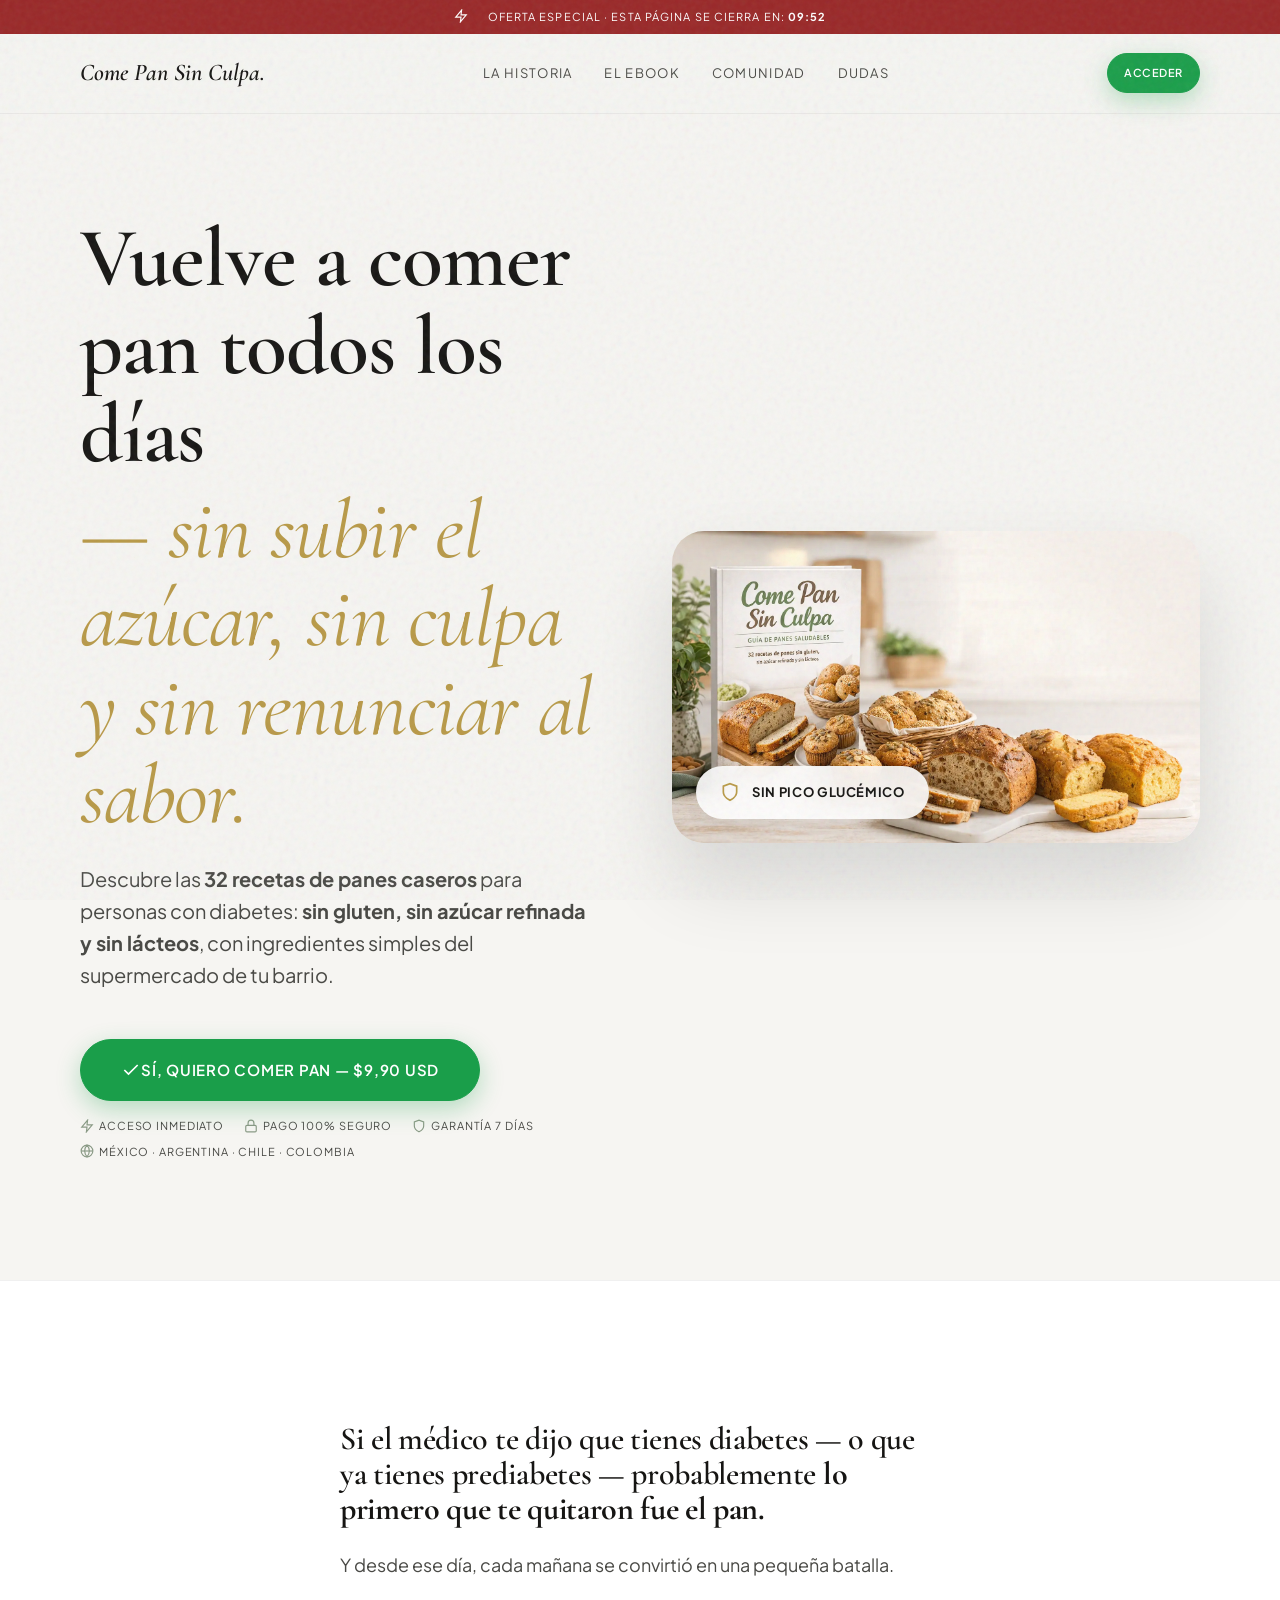
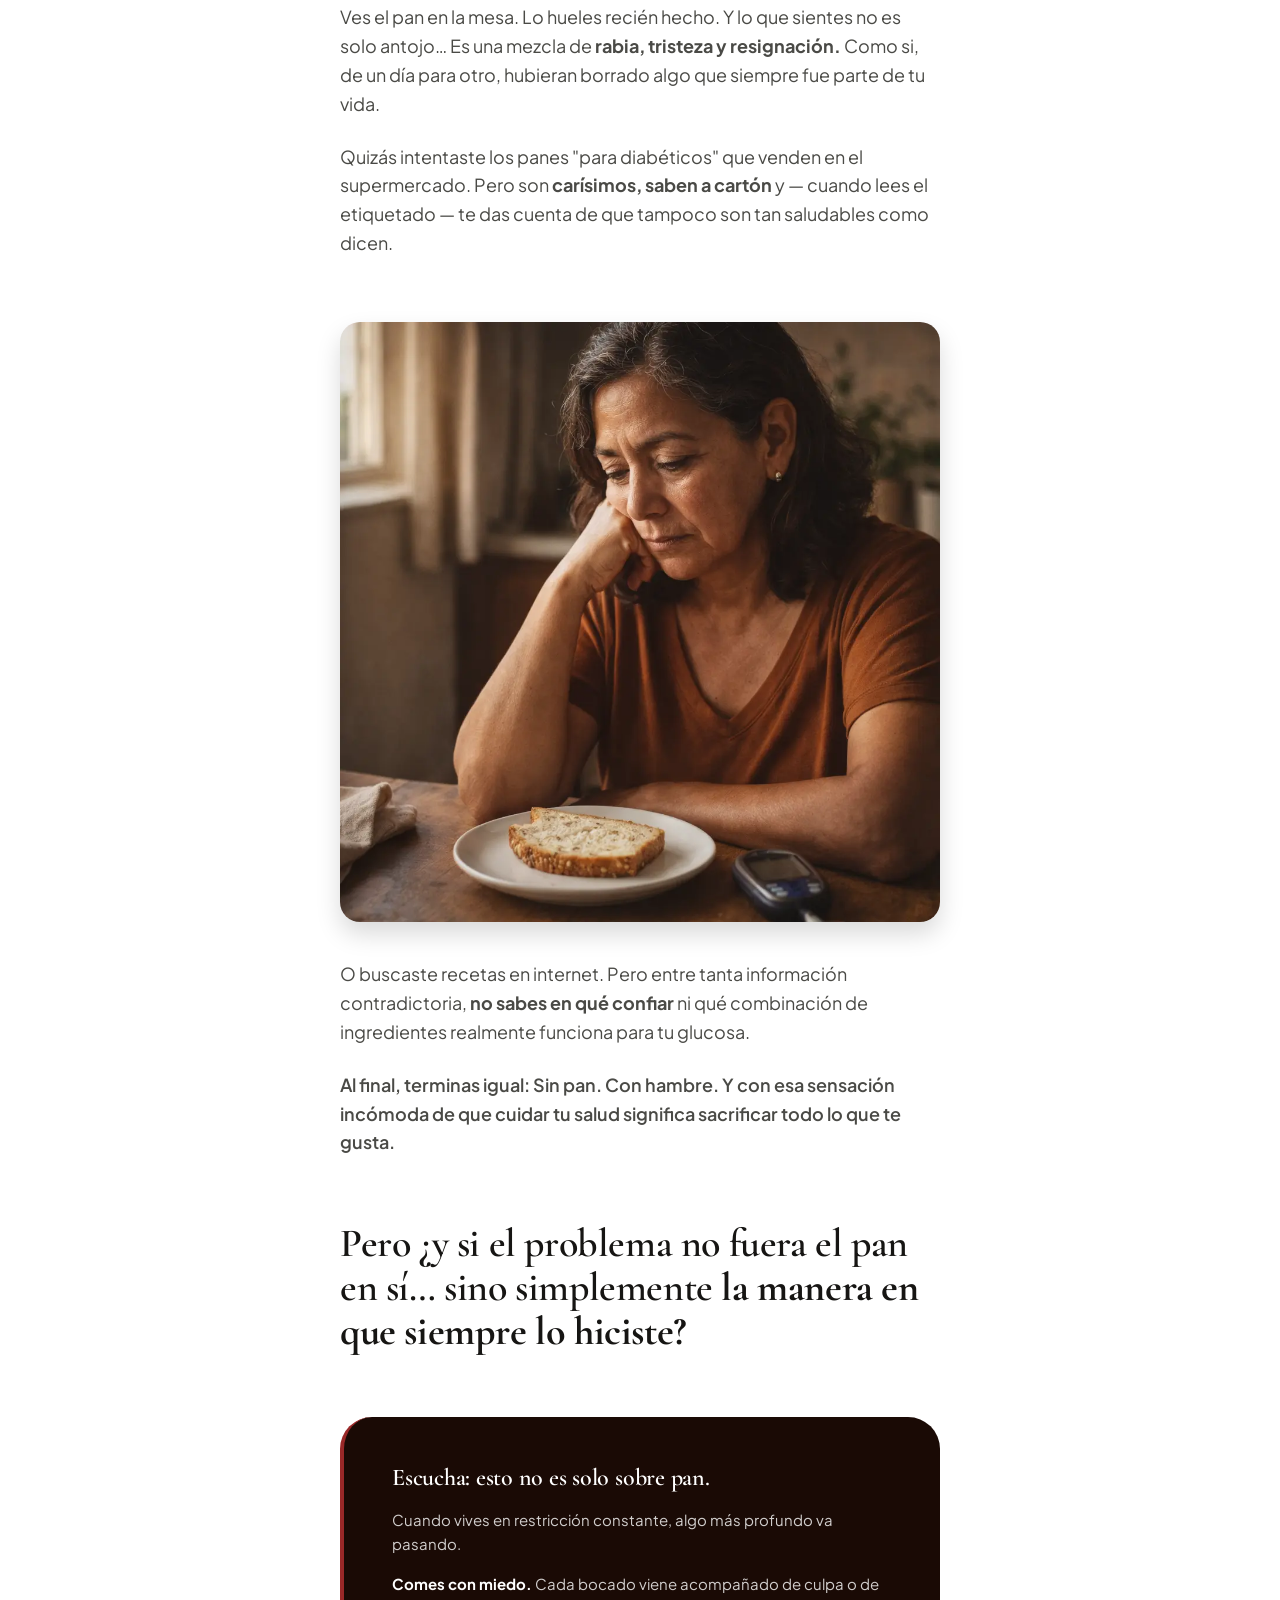
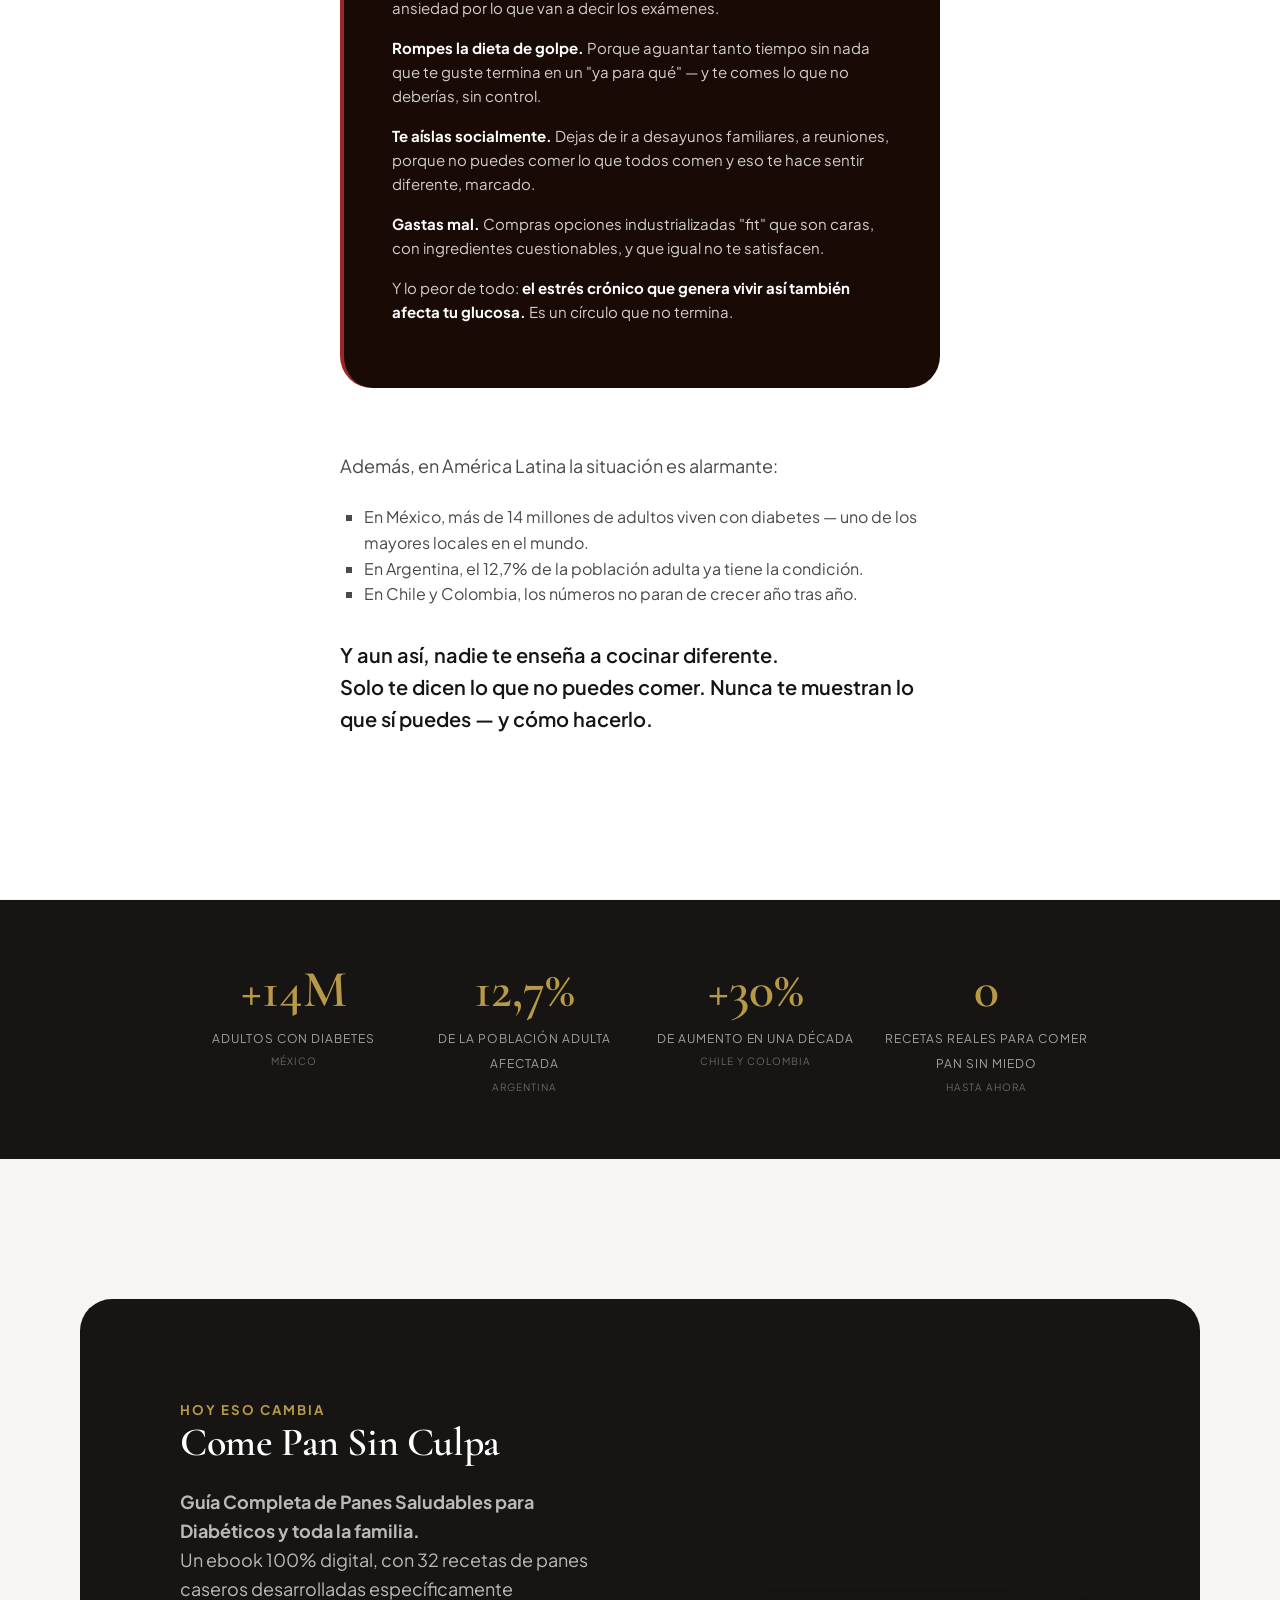
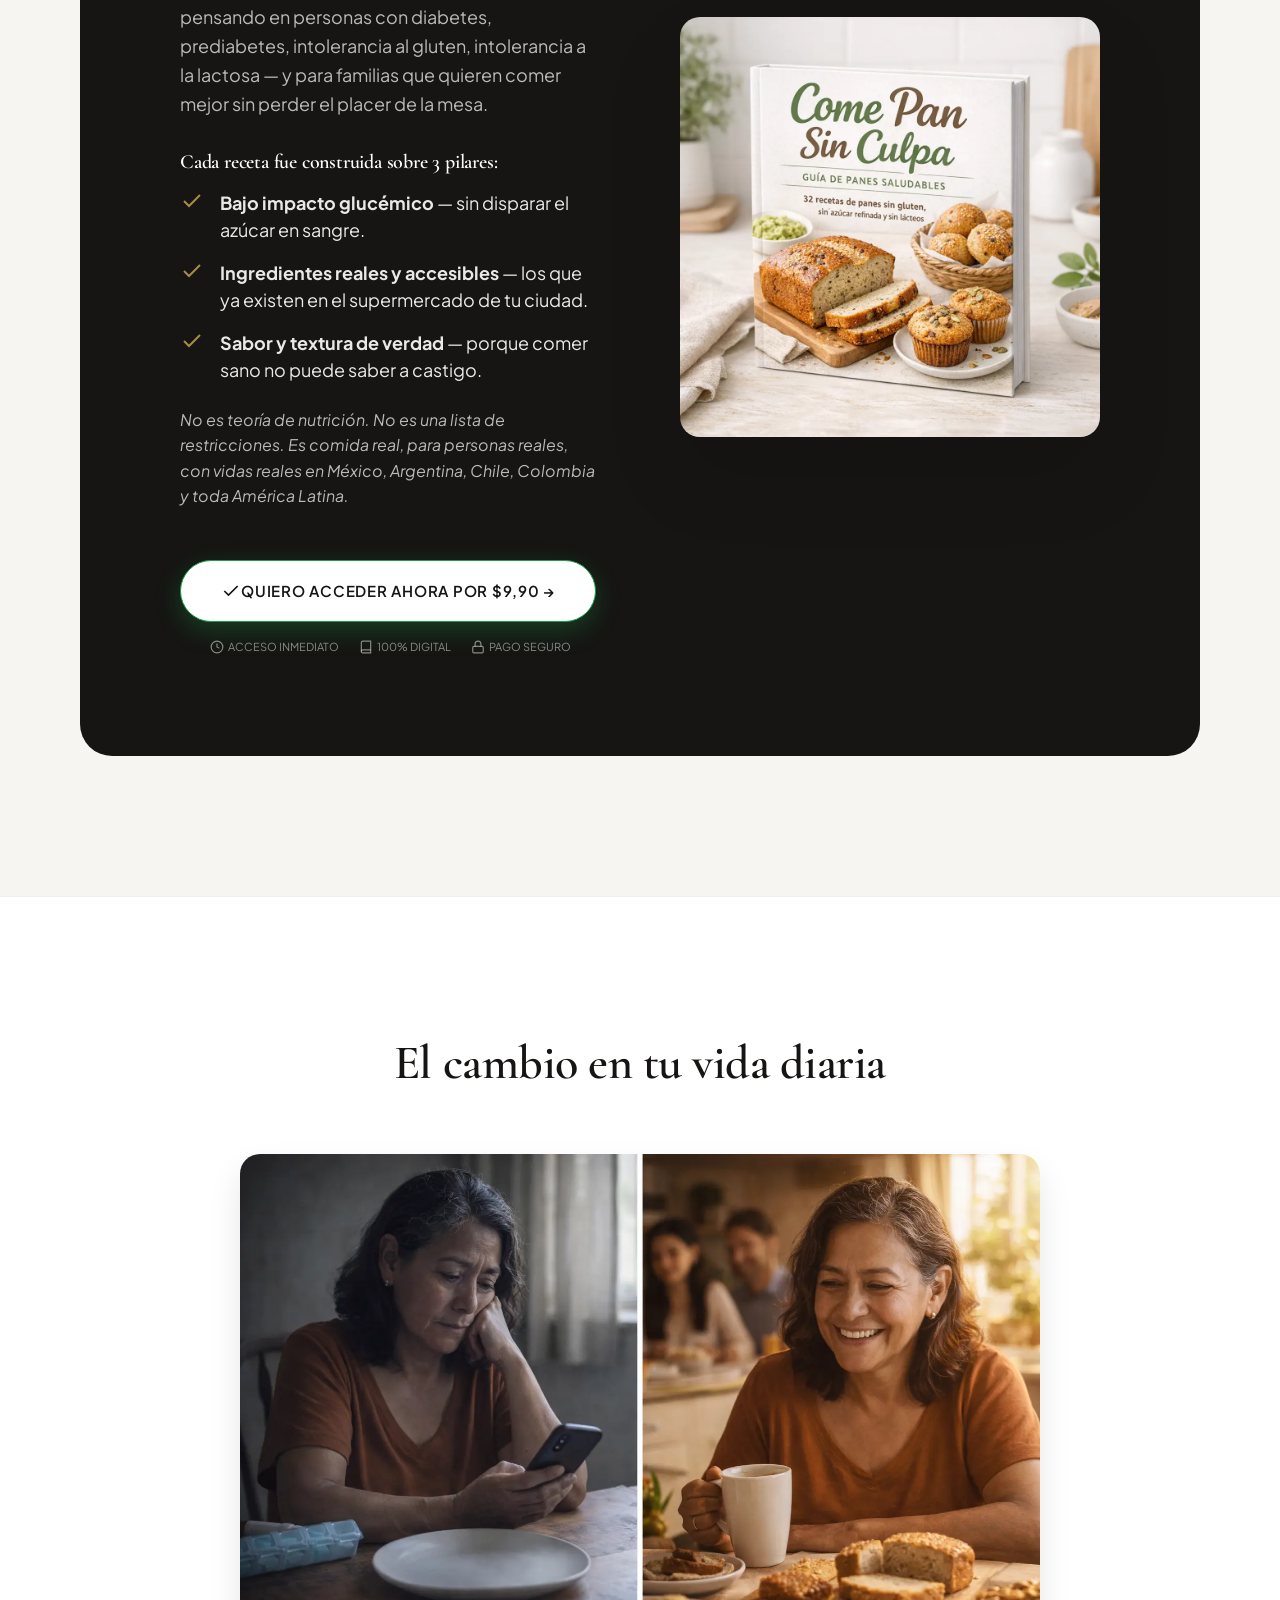
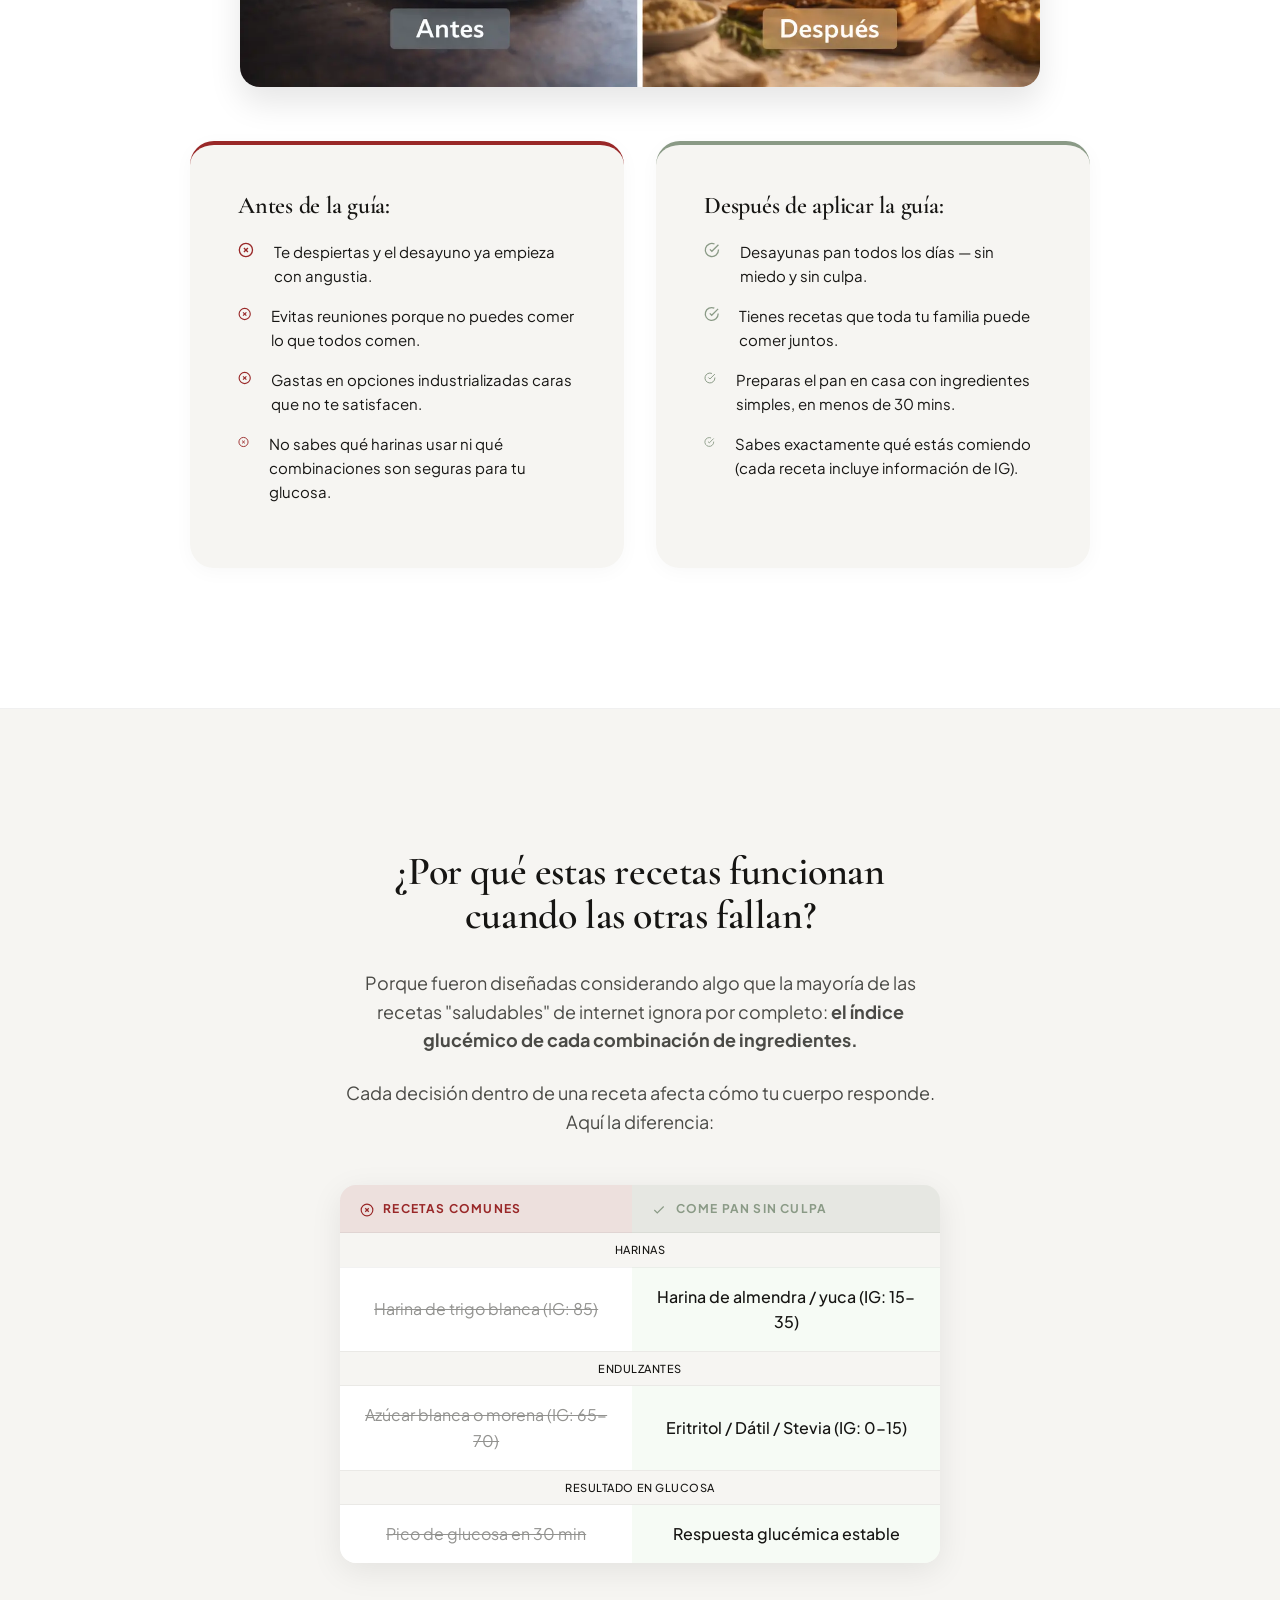
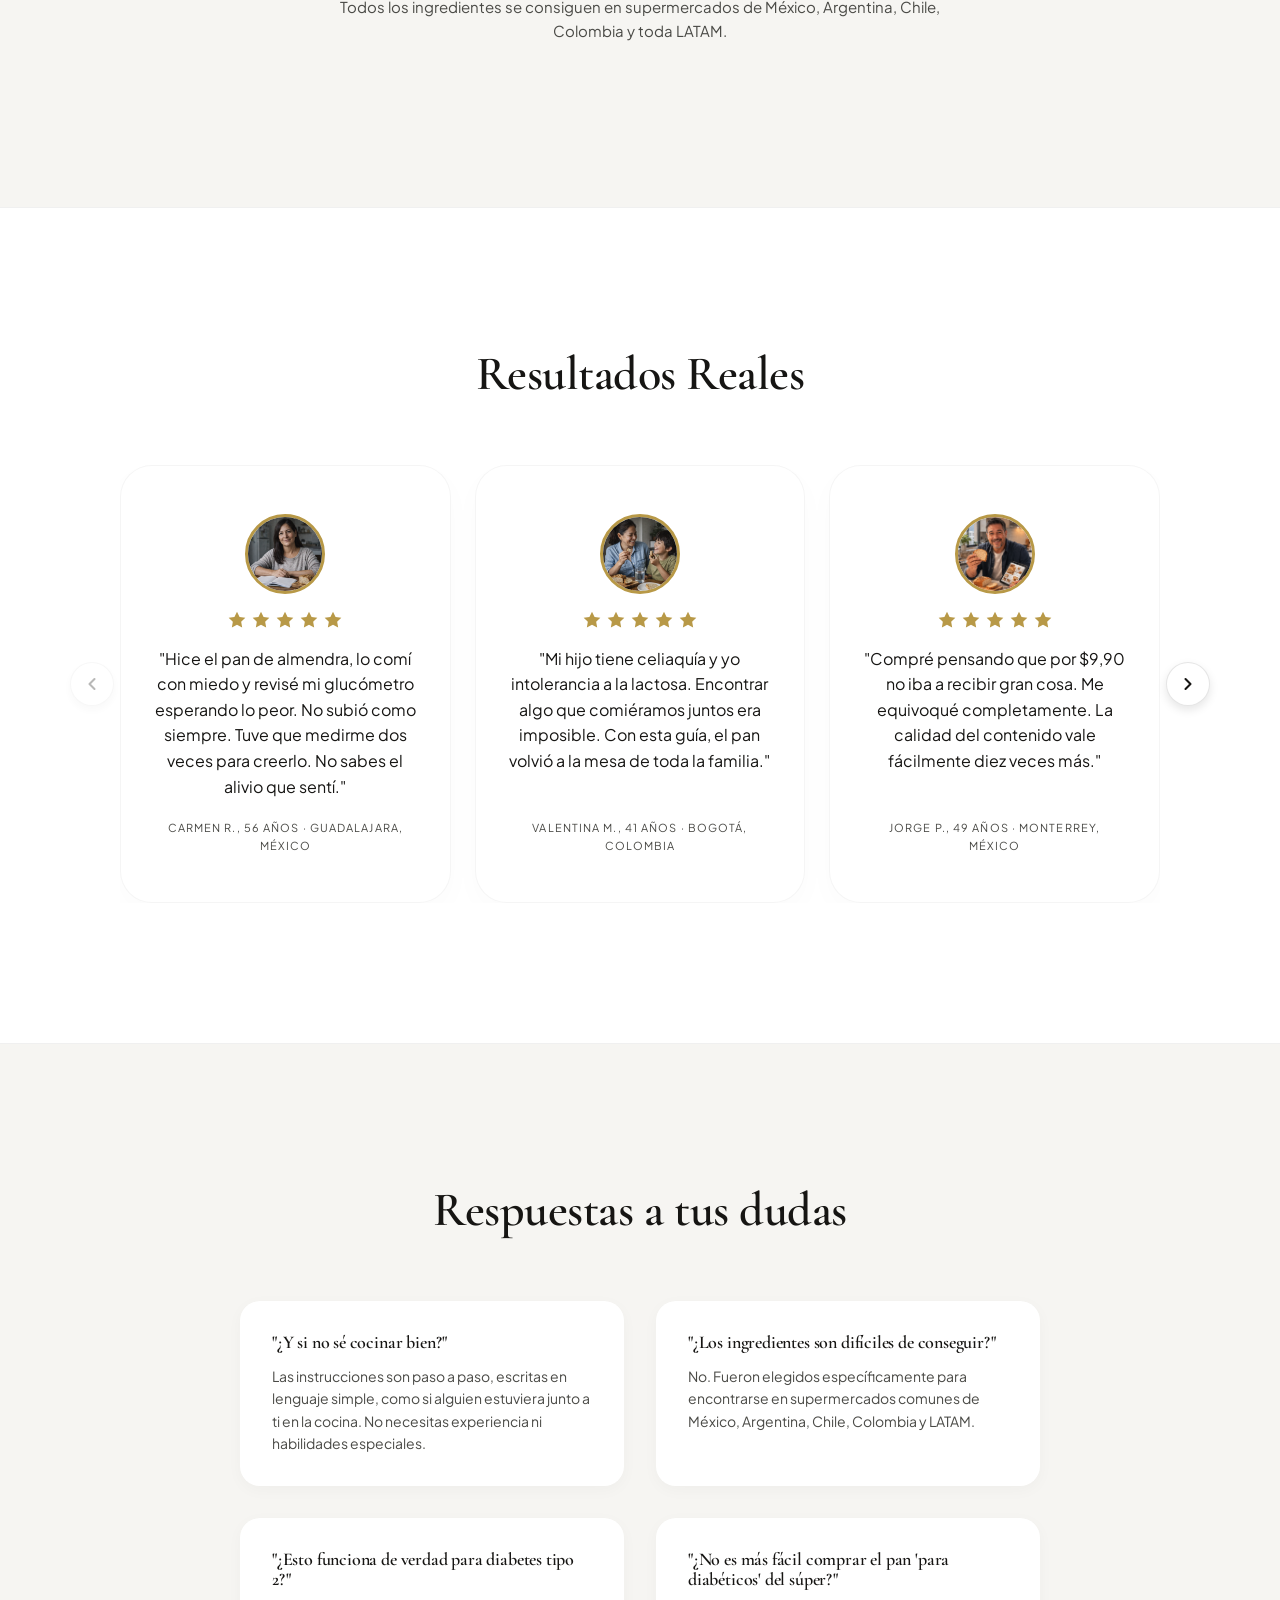
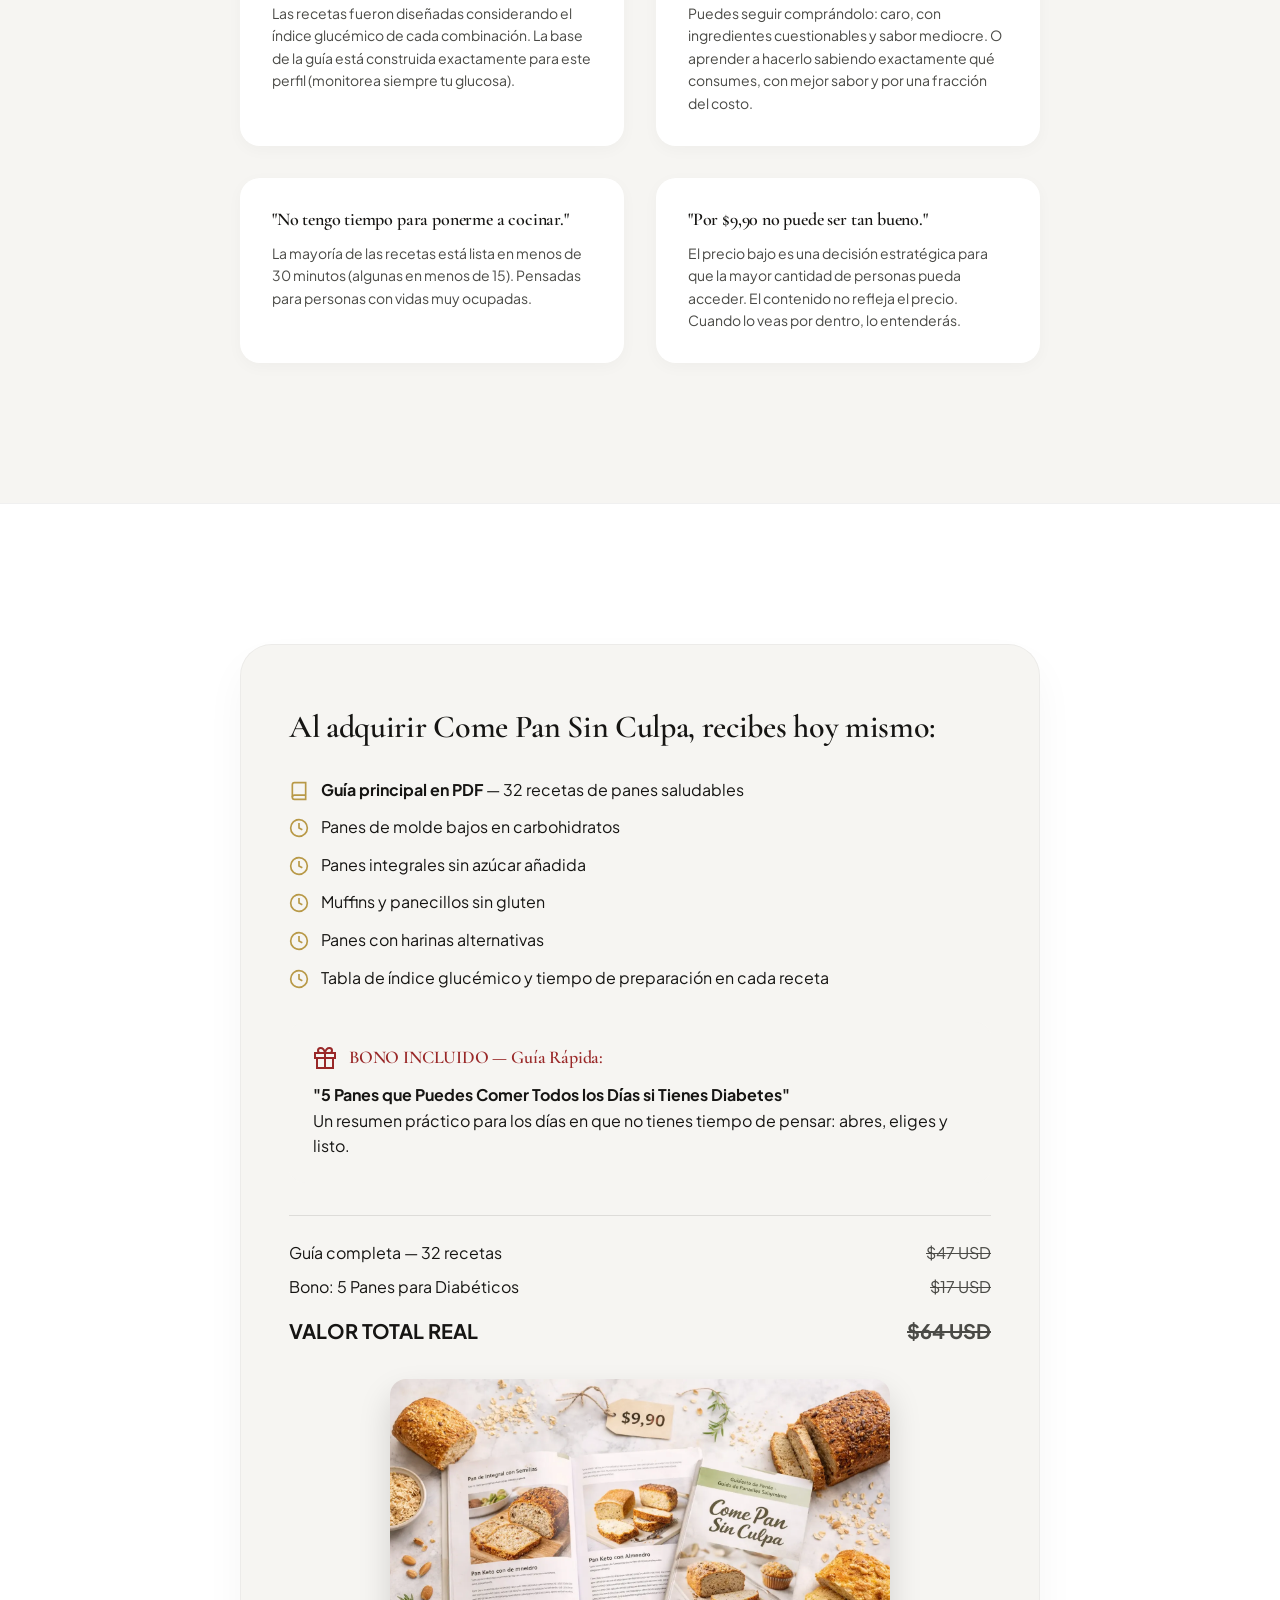
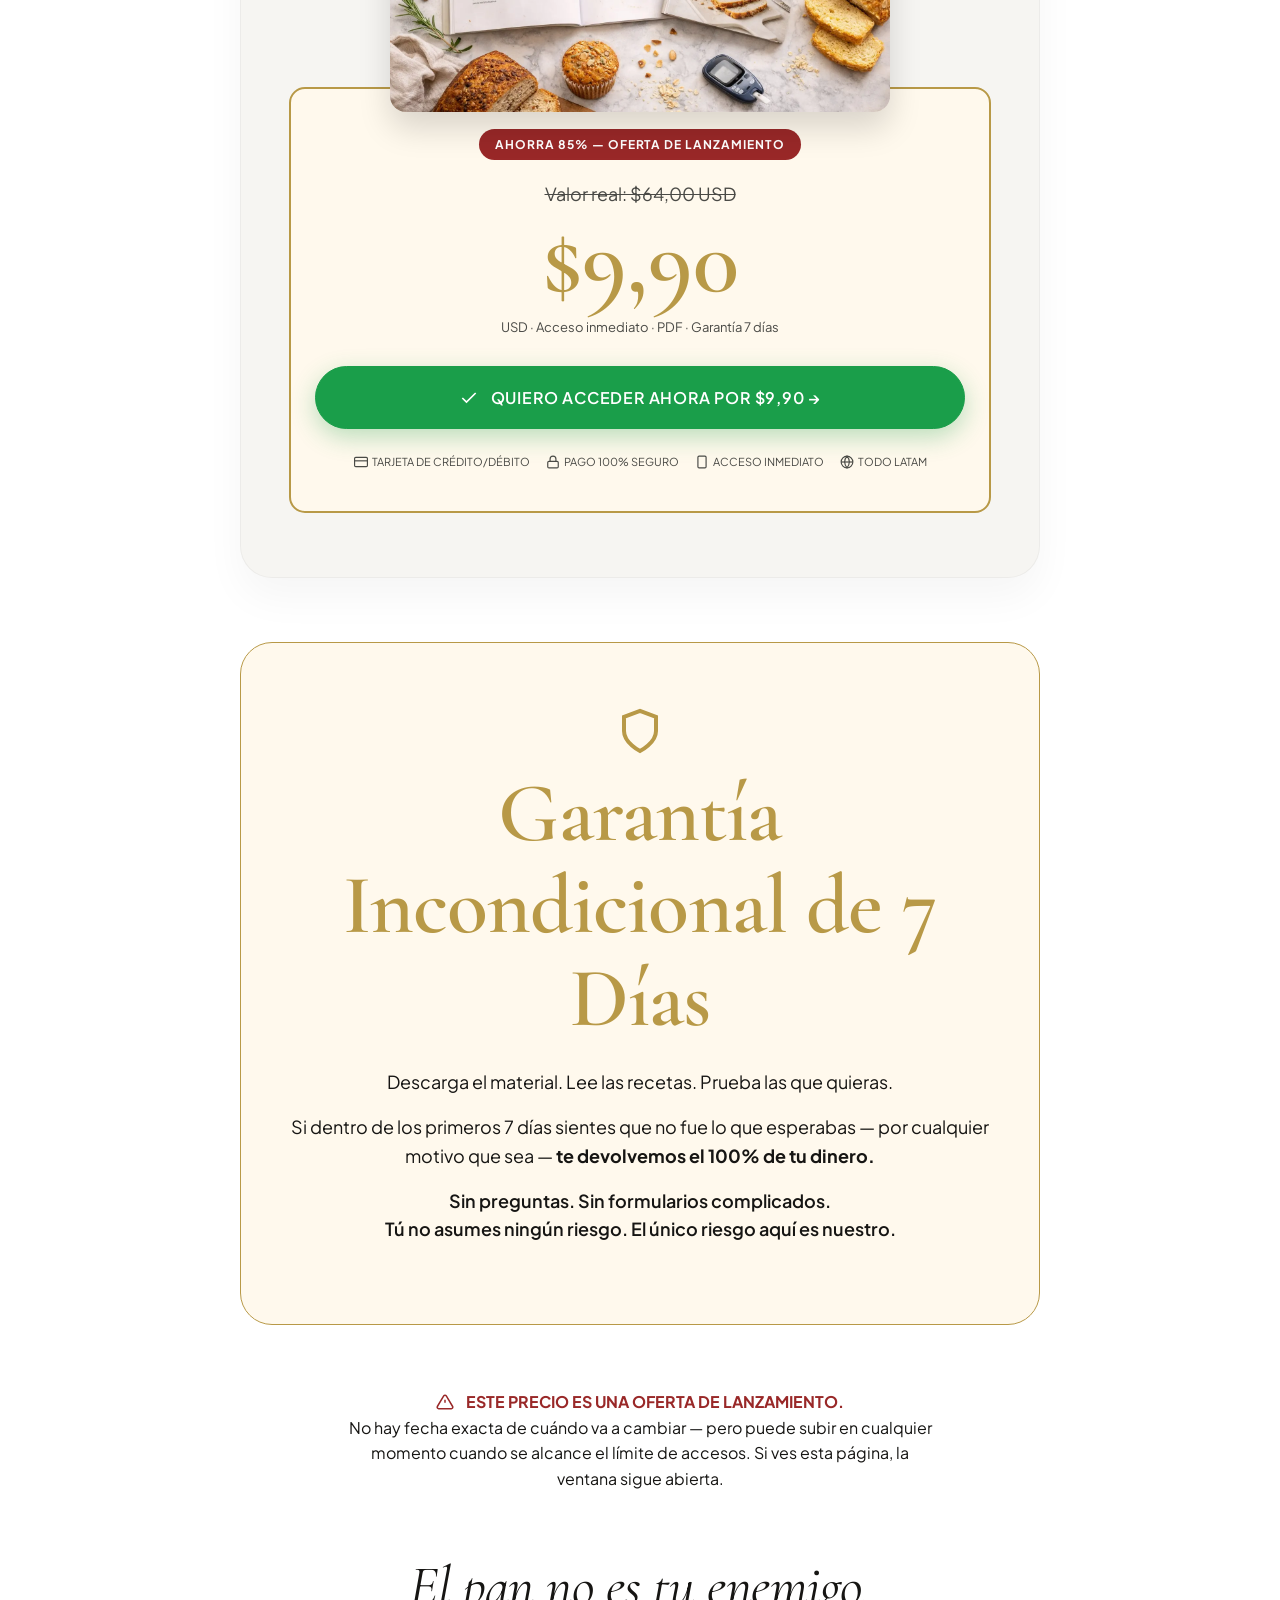
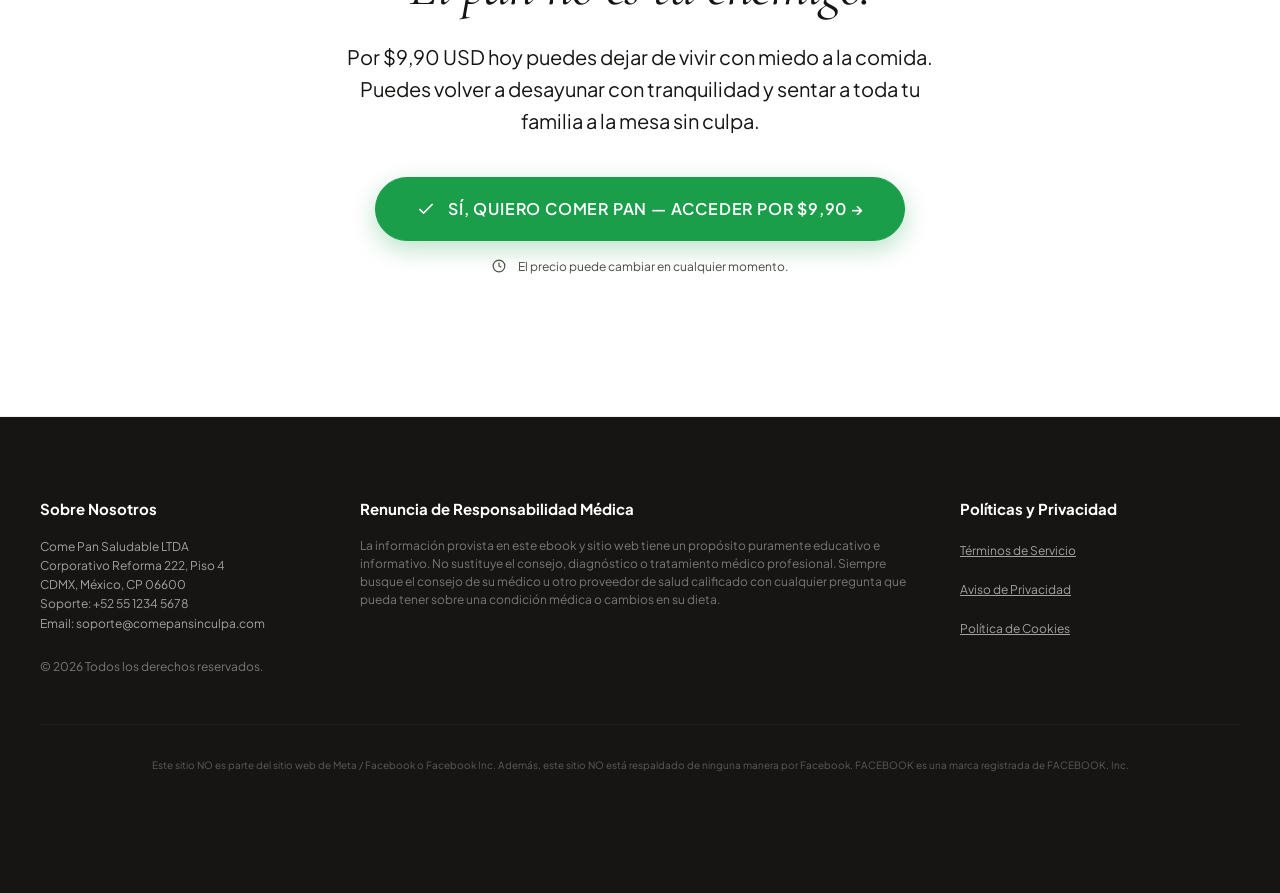
==== commit 72f13640: "fix: hero image in right column on desktop, mobile unchanged" ====
--- a/index.html
+++ b/index.html
@@ -59,7 +59,7 @@
                         Vuelve a comer pan todos los días
                         <span class="gold-italic">— sin subir el azúcar, sin culpa y sin renunciar al sabor.</span>
                     </h1>
-                    <img src="images/8.webp" alt="Panes saludables para diabéticos — Come Pan Sin Culpa" style="width: 100%; border-radius: 16px; margin: 24px 0;">
+                    <img src="images/8.webp" alt="Panes saludables para diabéticos — Come Pan Sin Culpa" class="hero-img-mobile" style="width: 100%; border-radius: 16px; margin: 24px 0;">
                     <p class="hero-subtitle">
                         Descubre las <strong>32 recetas de panes caseros</strong> para personas con diabetes: <strong>sin gluten, sin azúcar refinada y sin lácteos</strong>, con ingredientes simples del supermercado de tu barrio.
                     </p>
@@ -90,6 +90,7 @@
                 </div>
 
                 <div class="hero-image-col">
+                    <img src="images/8.webp" alt="Panes saludables para diabéticos — Come Pan Sin Culpa" class="hero-img-desktop">
                     <div class="floating-badge" style="bottom: 24px; left: 24px;">
                         <svg width="20" height="20" viewBox="0 0 24 24" fill="none" stroke="var(--accent-gold)" stroke-width="2"><path d="M12 22s8-4 8-10V5l-8-3-8 3v7c0 6 8 10 8 10z"></path></svg>
                         <span>Sin Pico Glucémico</span>
--- a/styles.css
+++ b/styles.css
@@ -300,6 +300,14 @@
   display: block;
 }
 
+/* Hero image visibility control */
+.hero-img-mobile { display: block; }
+.hero-img-desktop { display: none; }
+@media (min-width: 900px) {
+  .hero-img-mobile { display: none; }
+  .hero-img-desktop { display: block; }
+}
+
 .hero-trust-row {
   display: flex;
   flex-wrap: wrap;
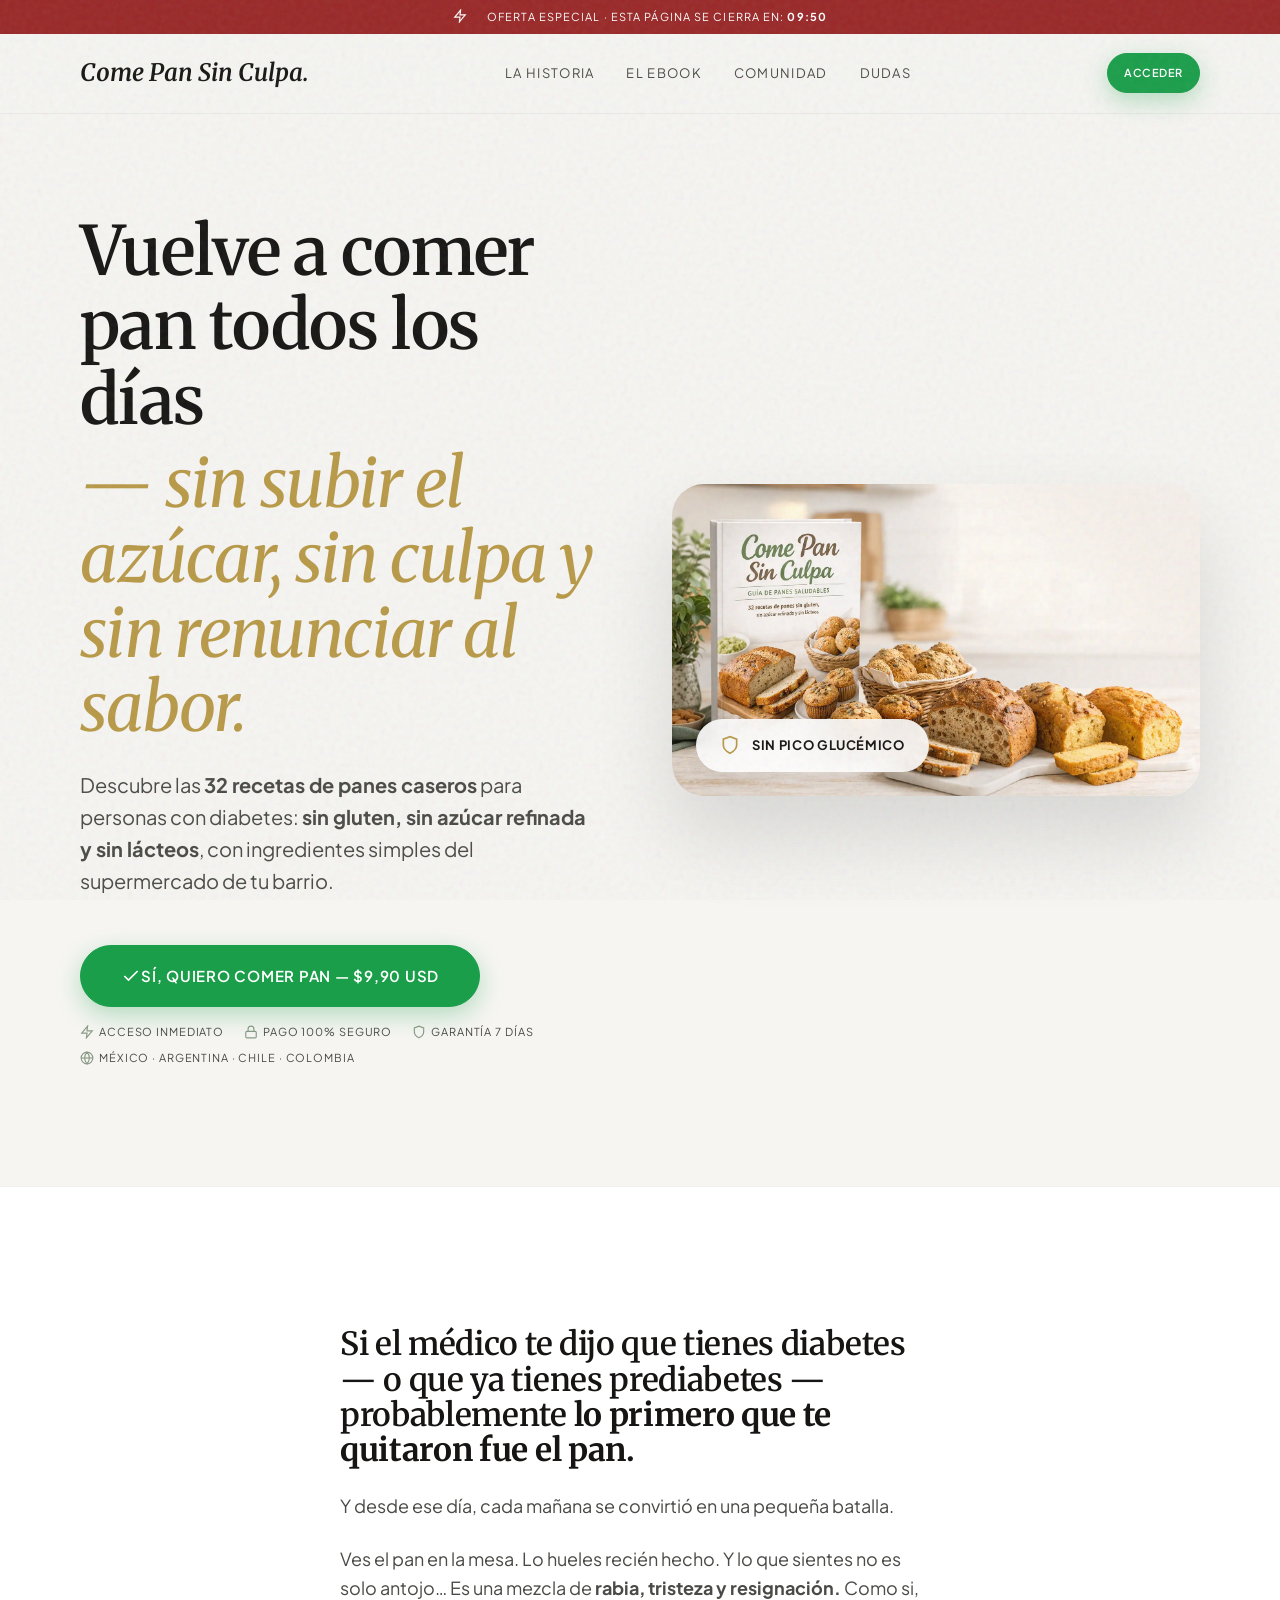
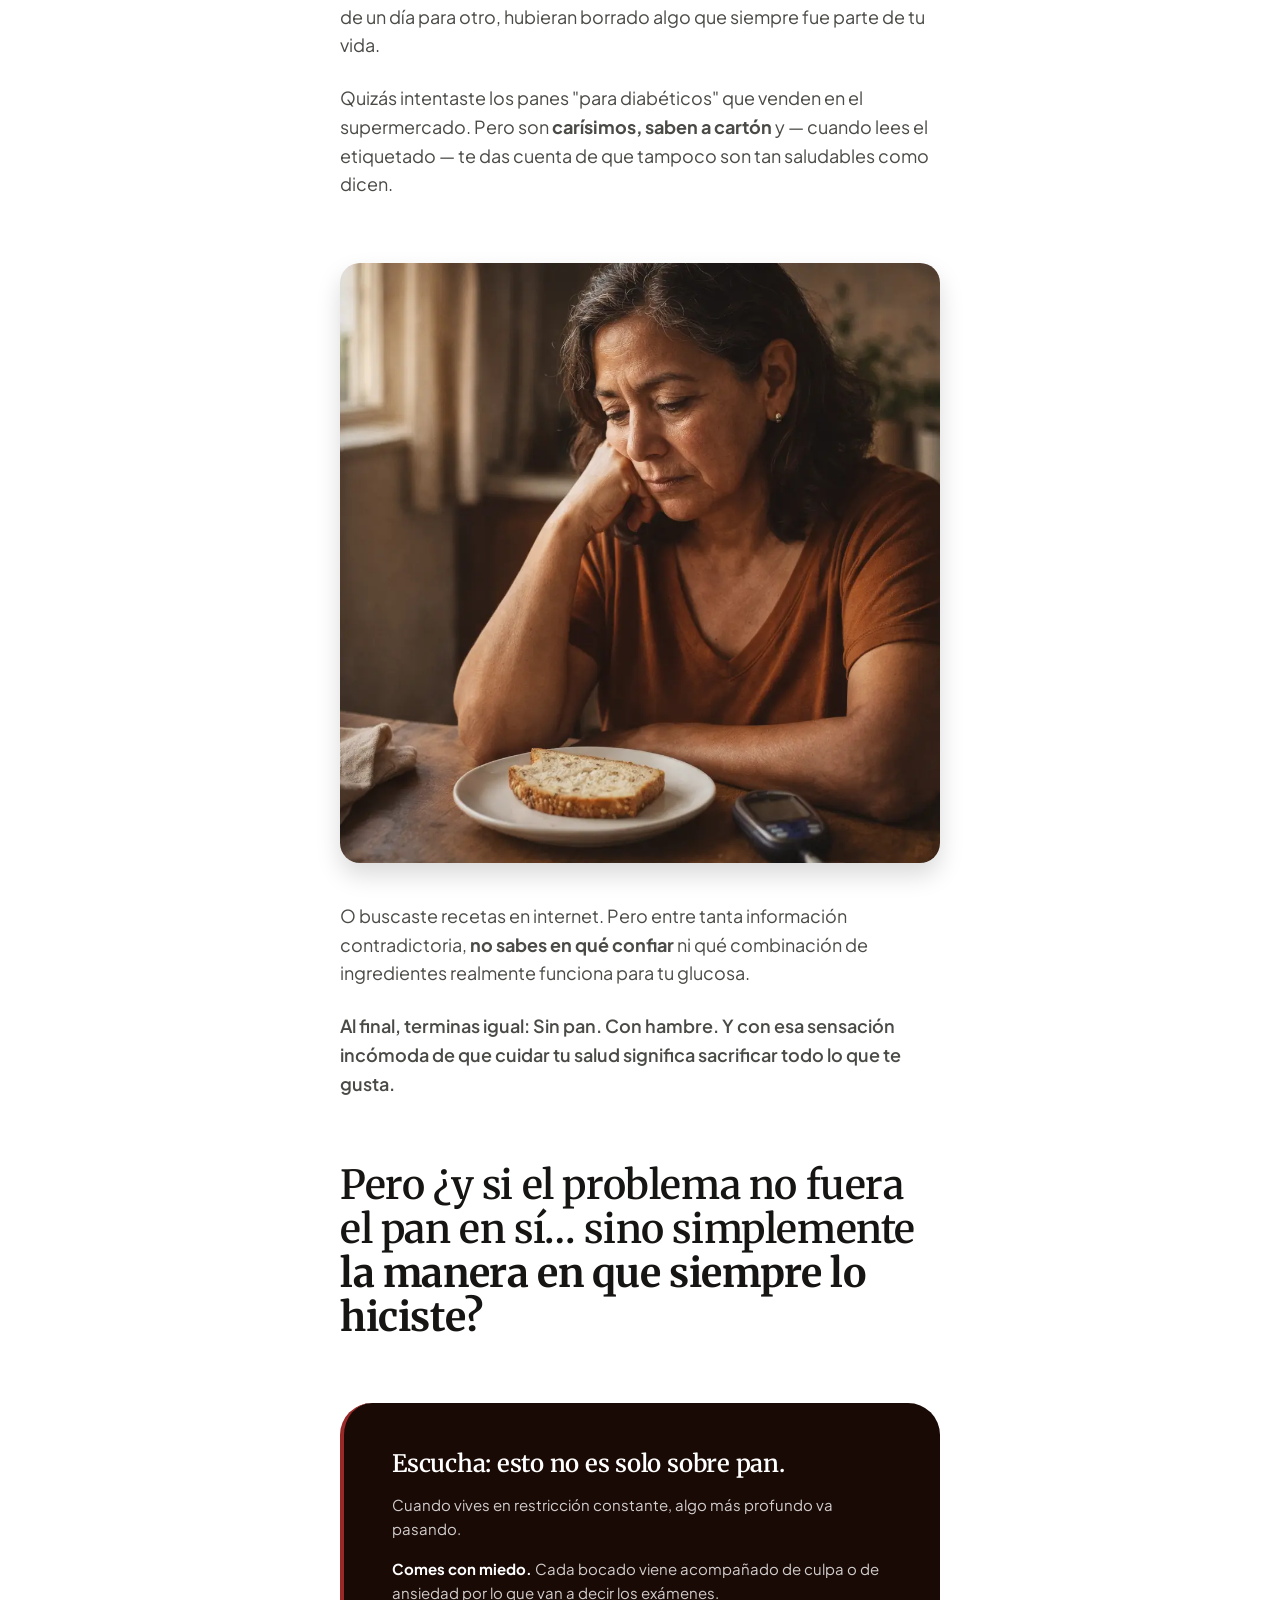
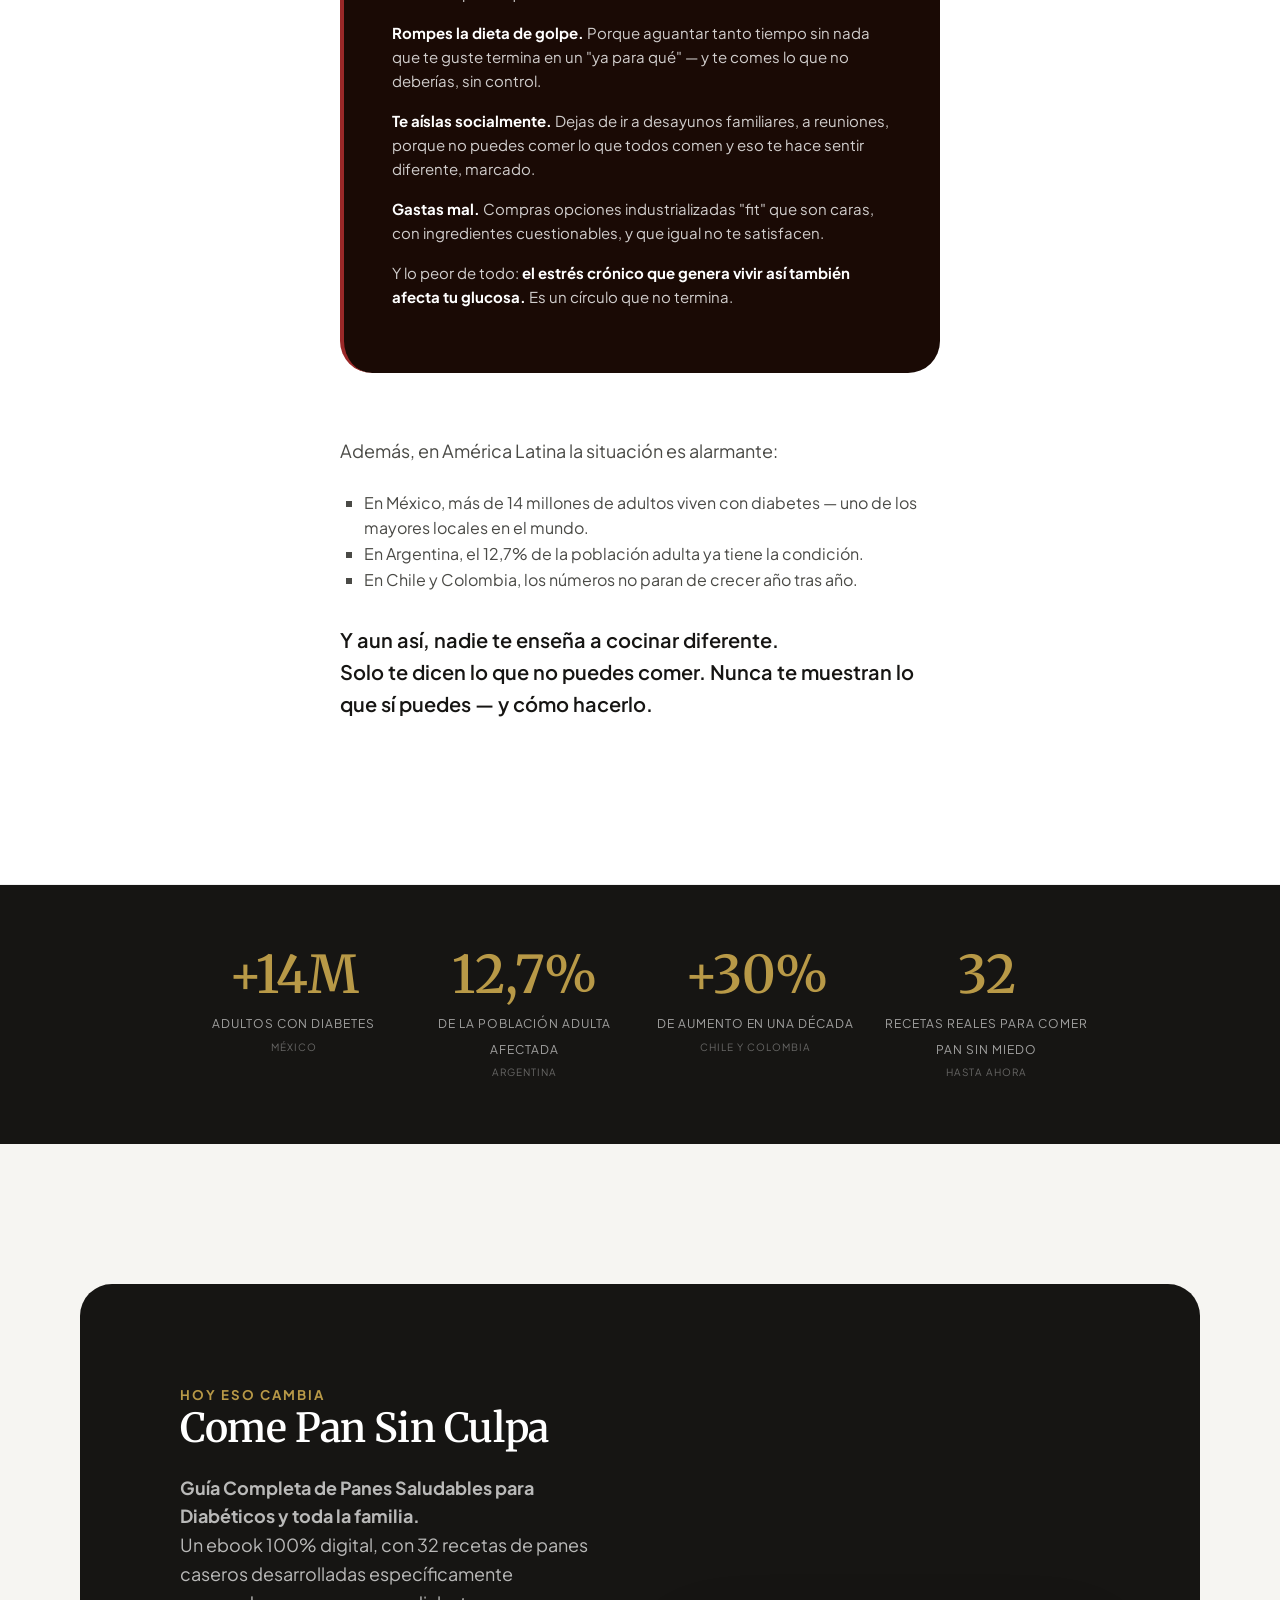
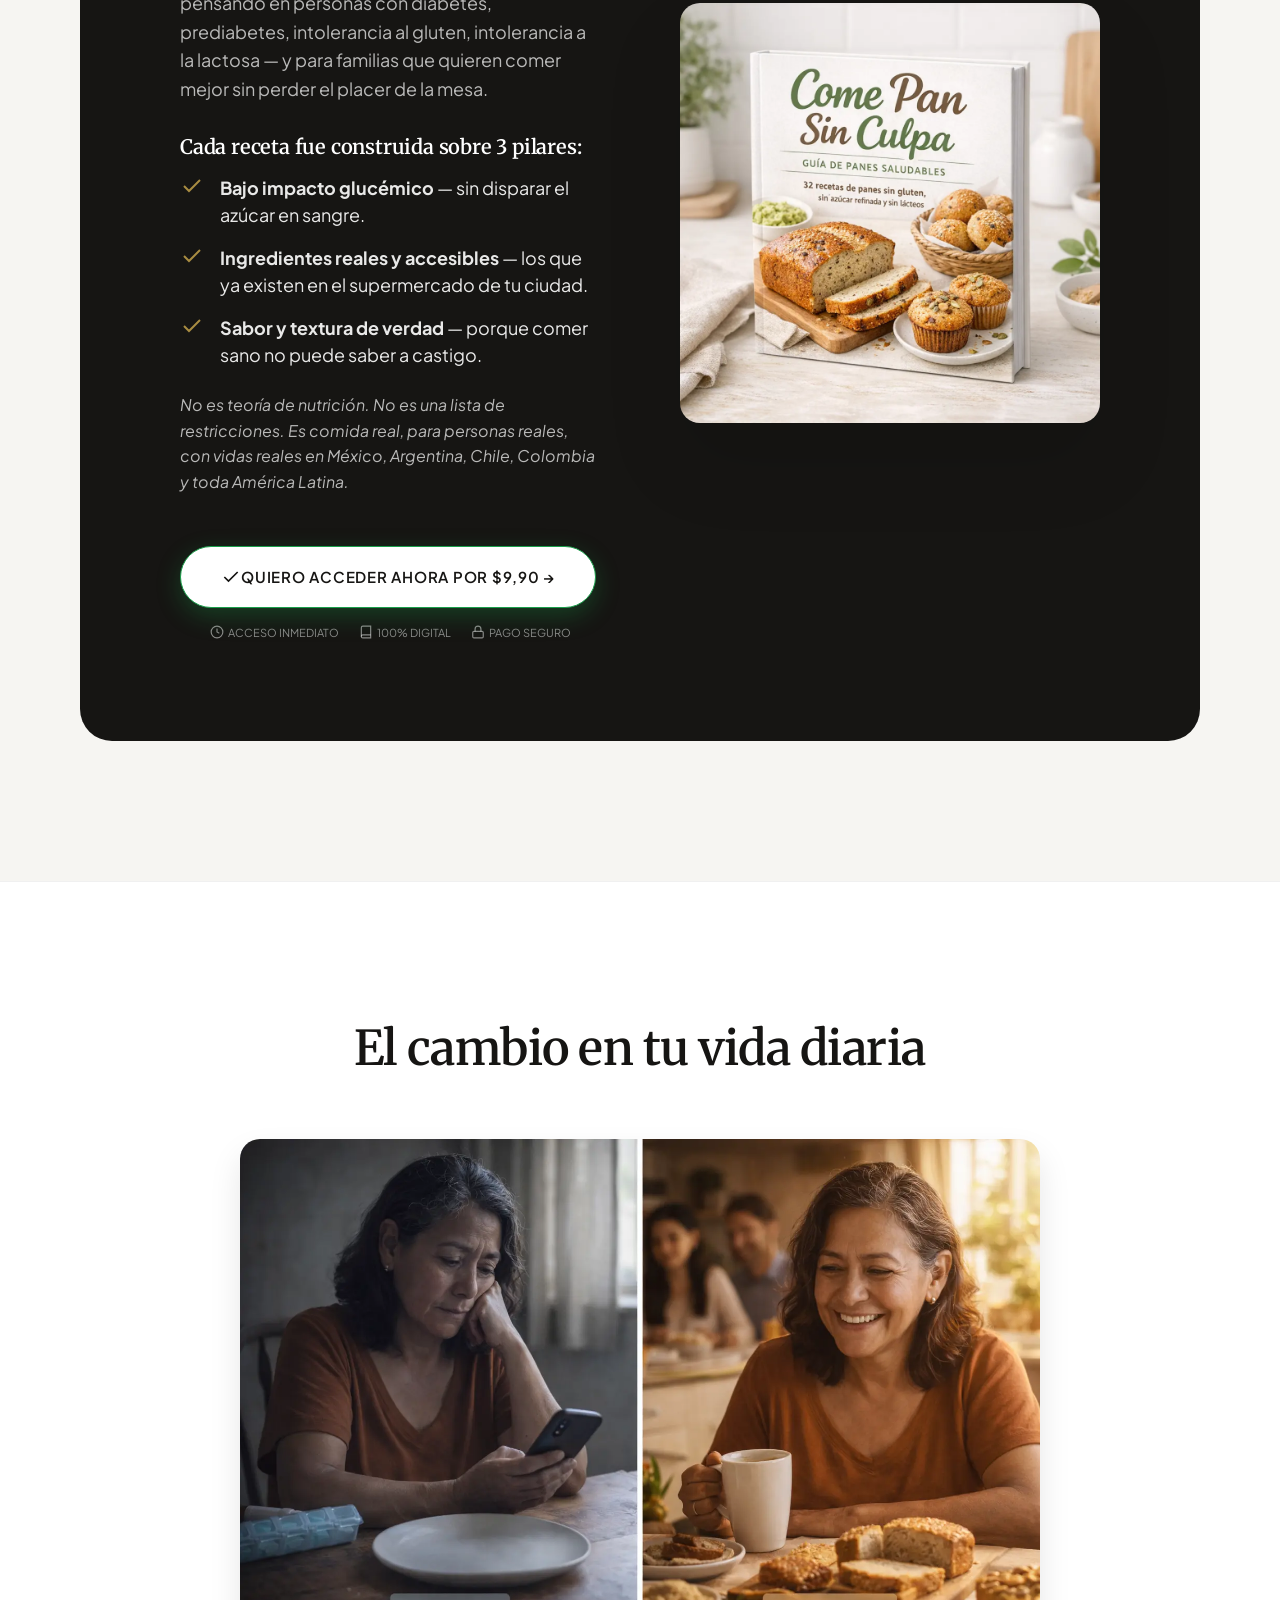
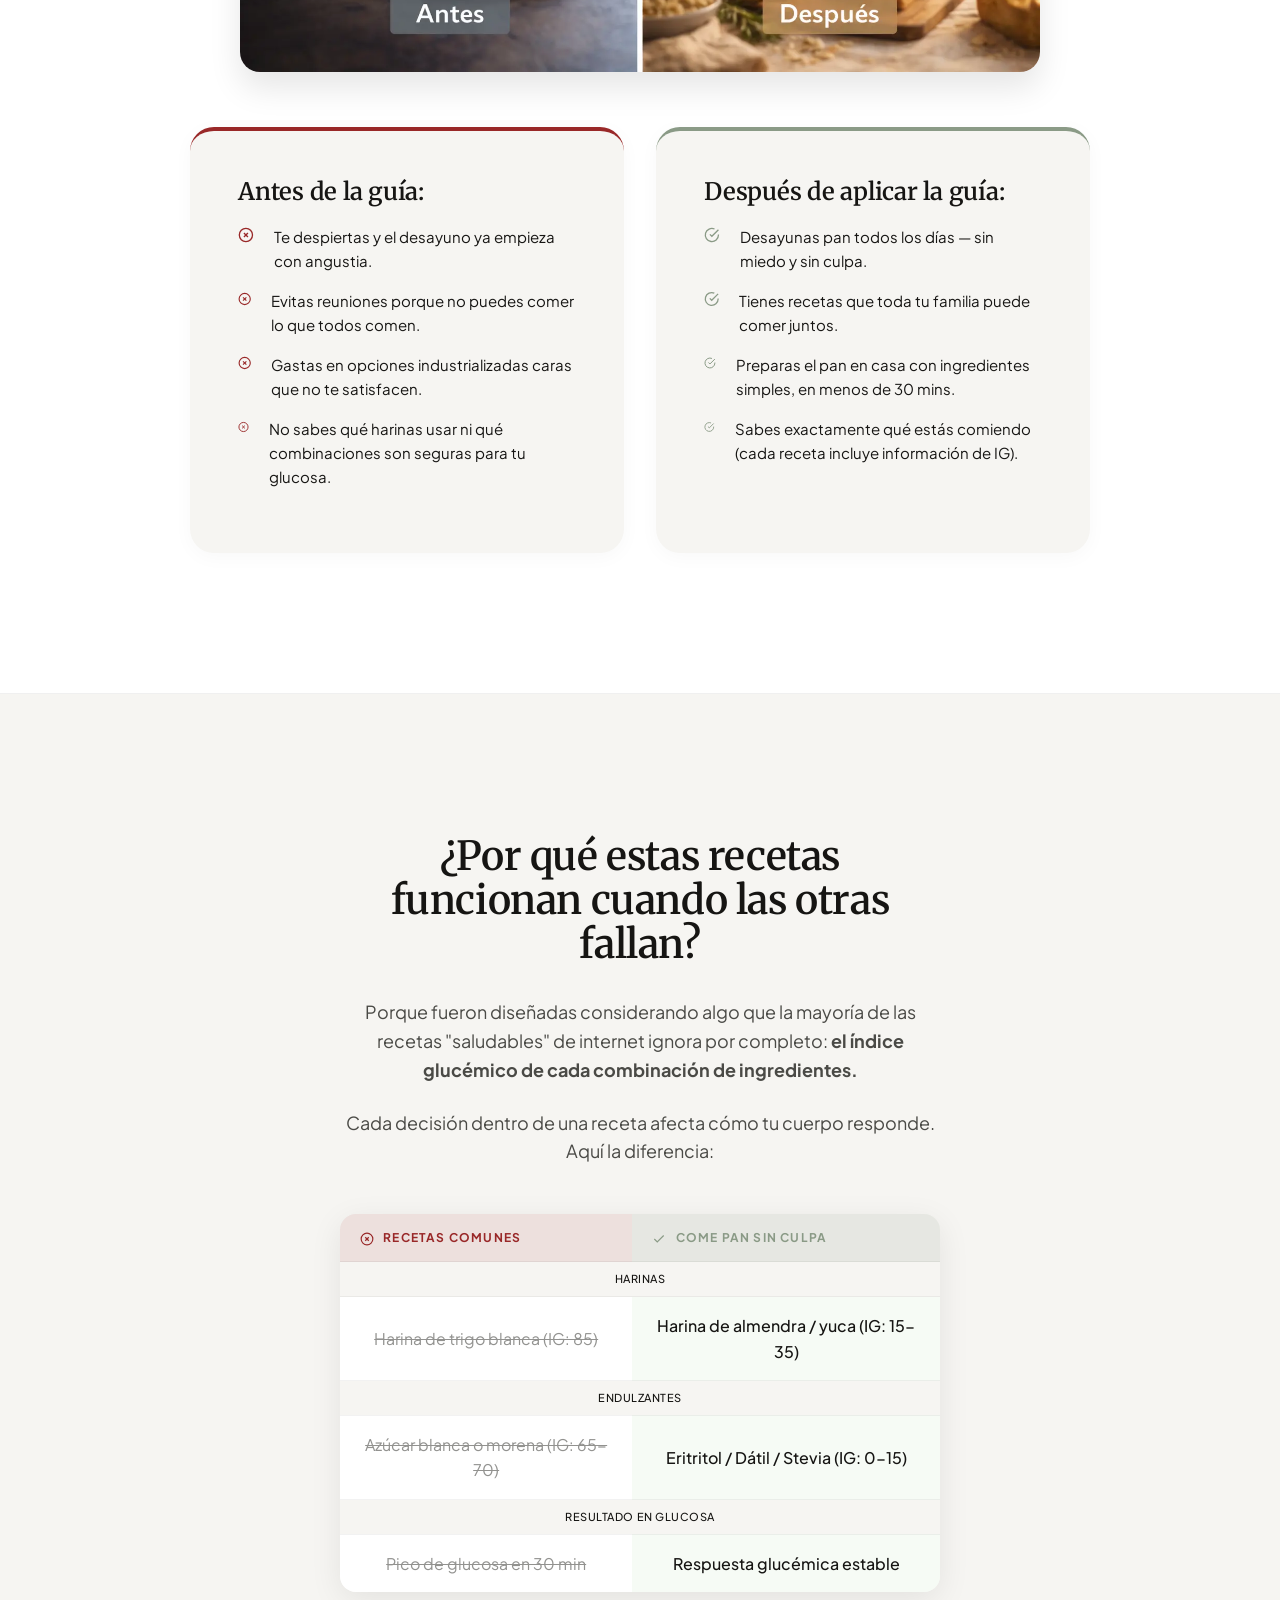
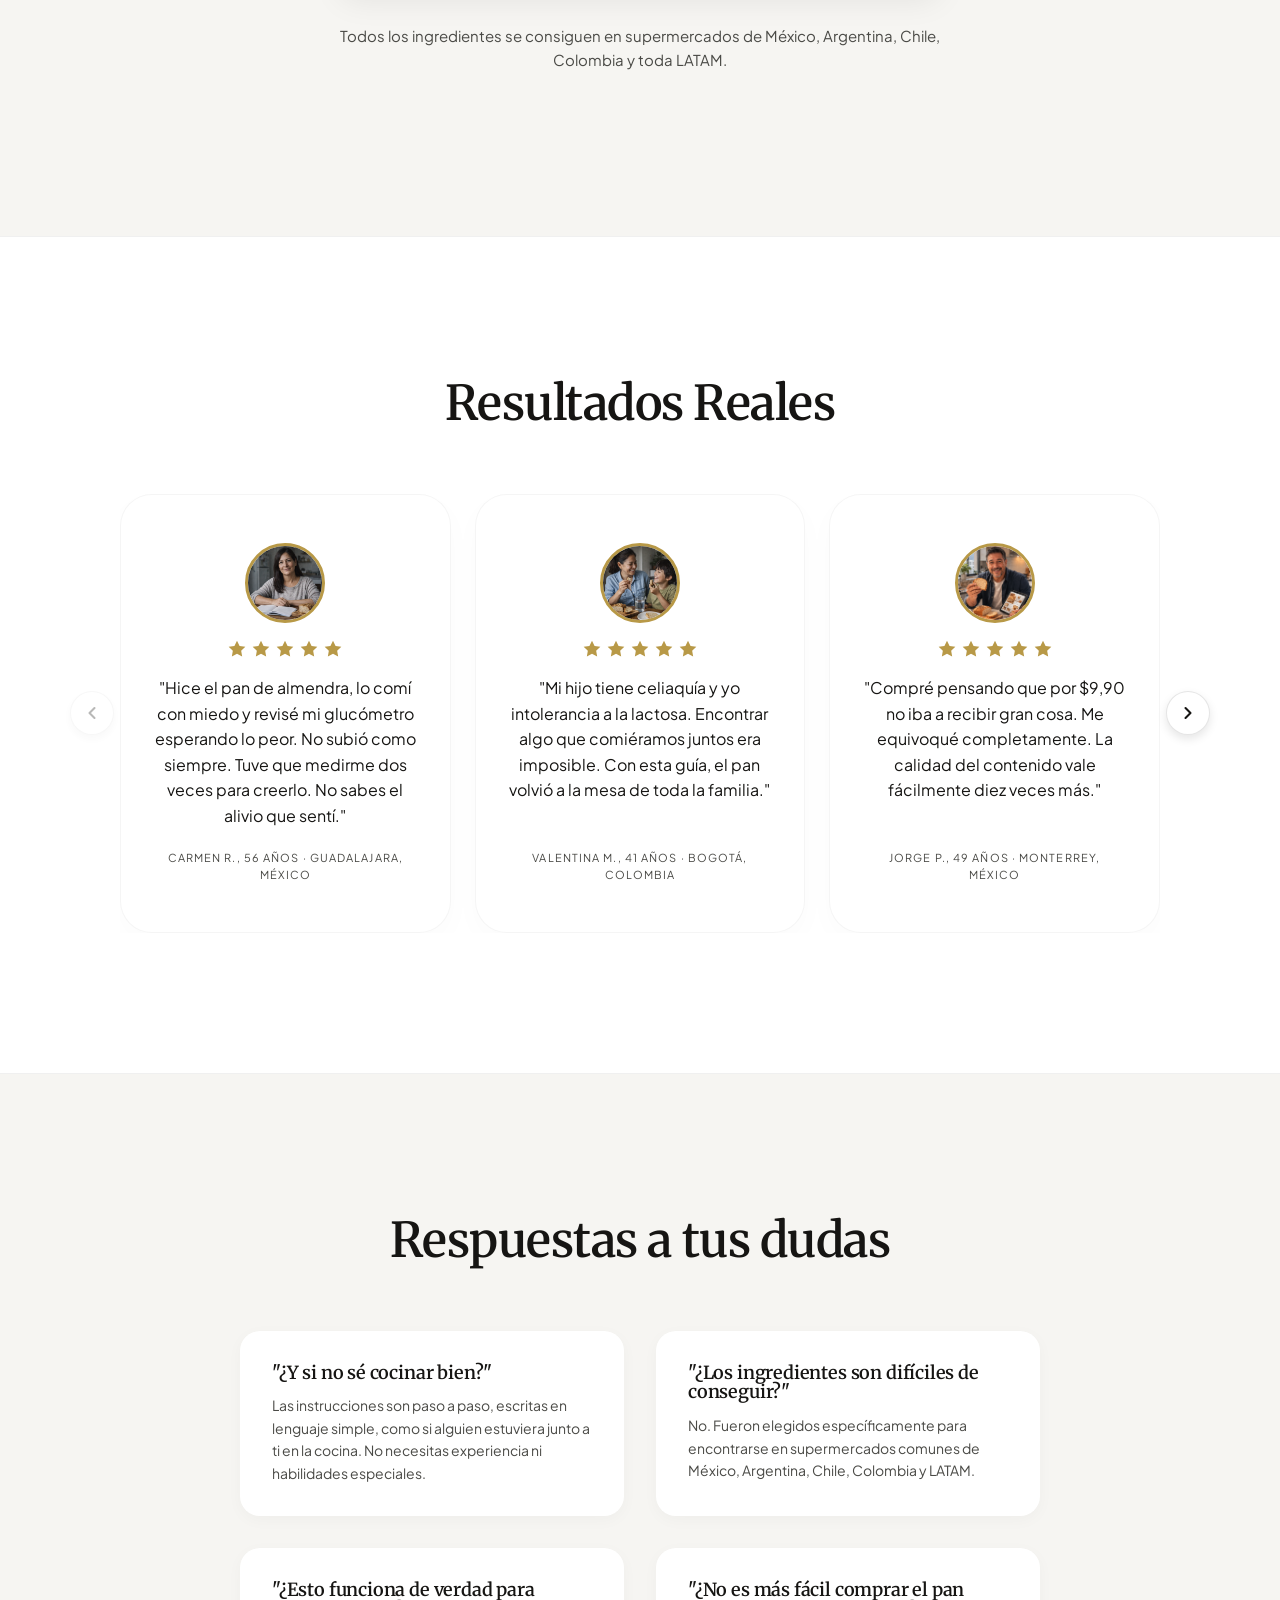
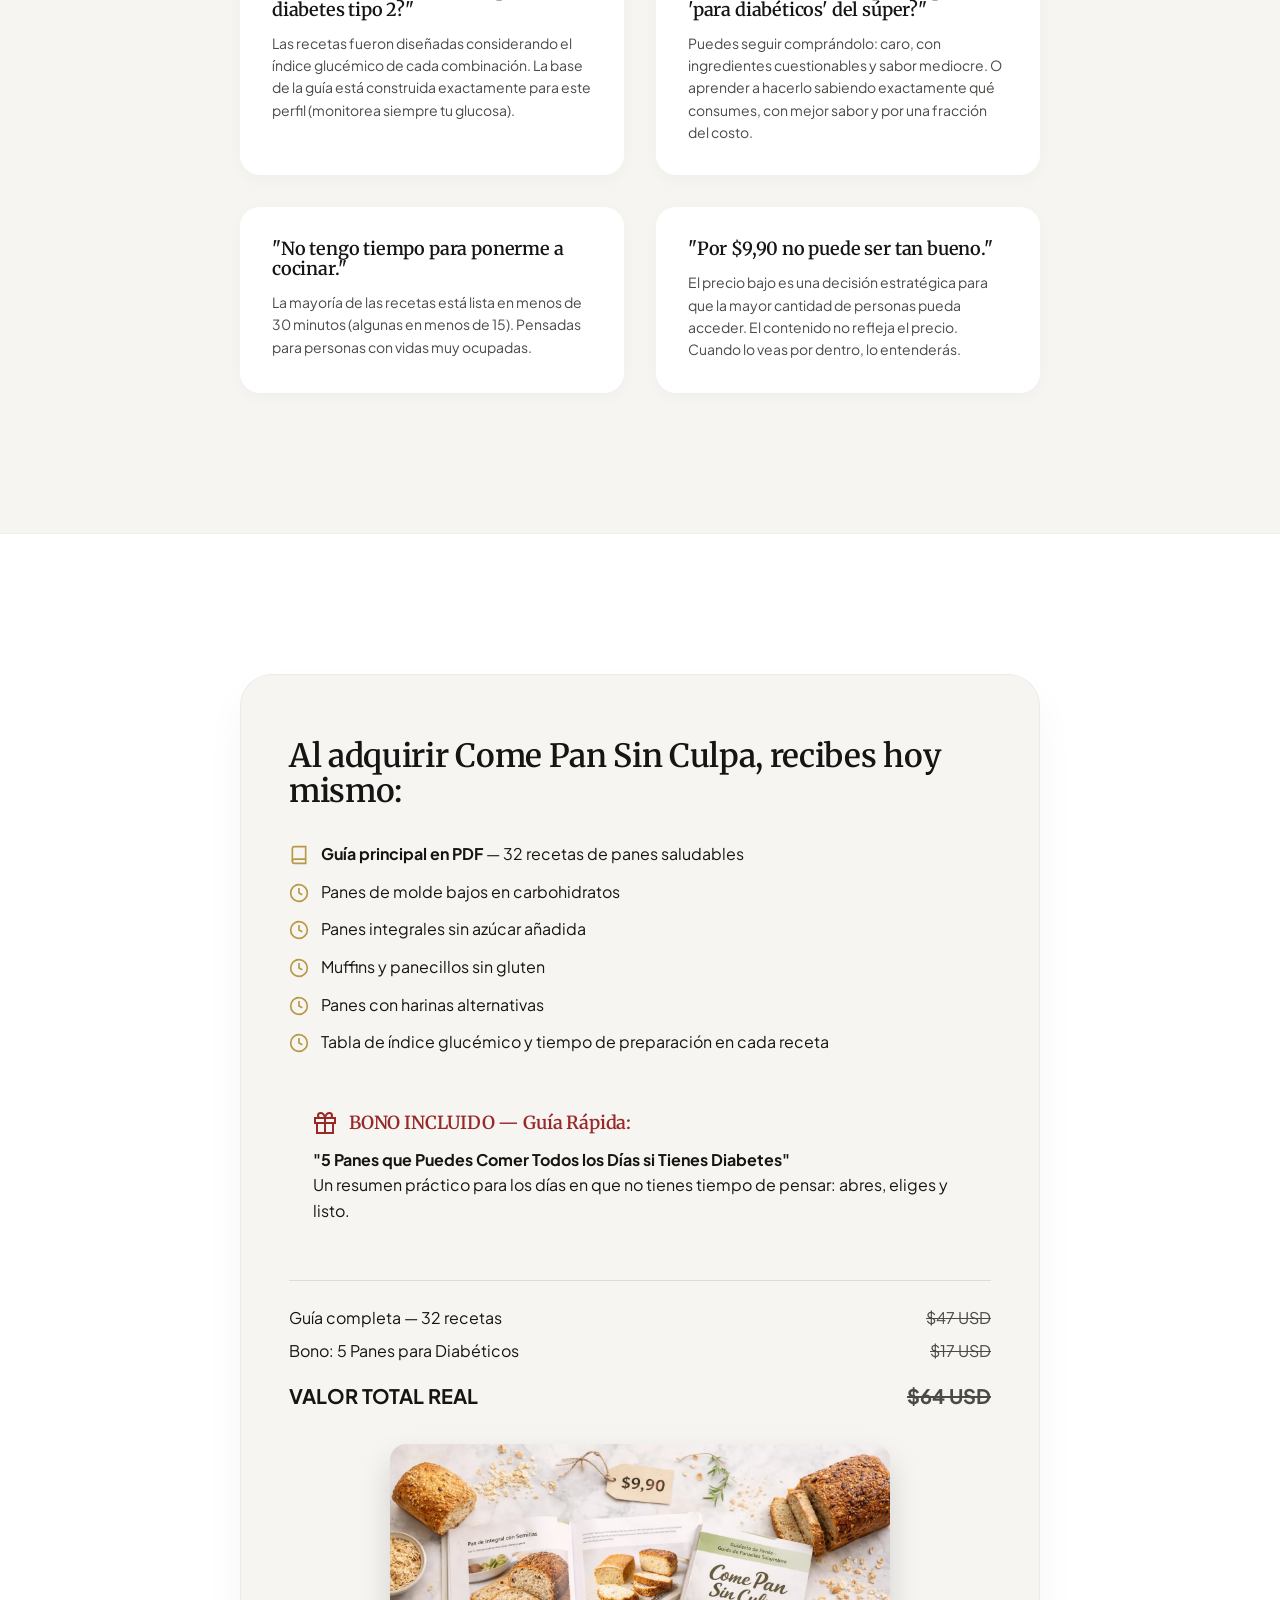
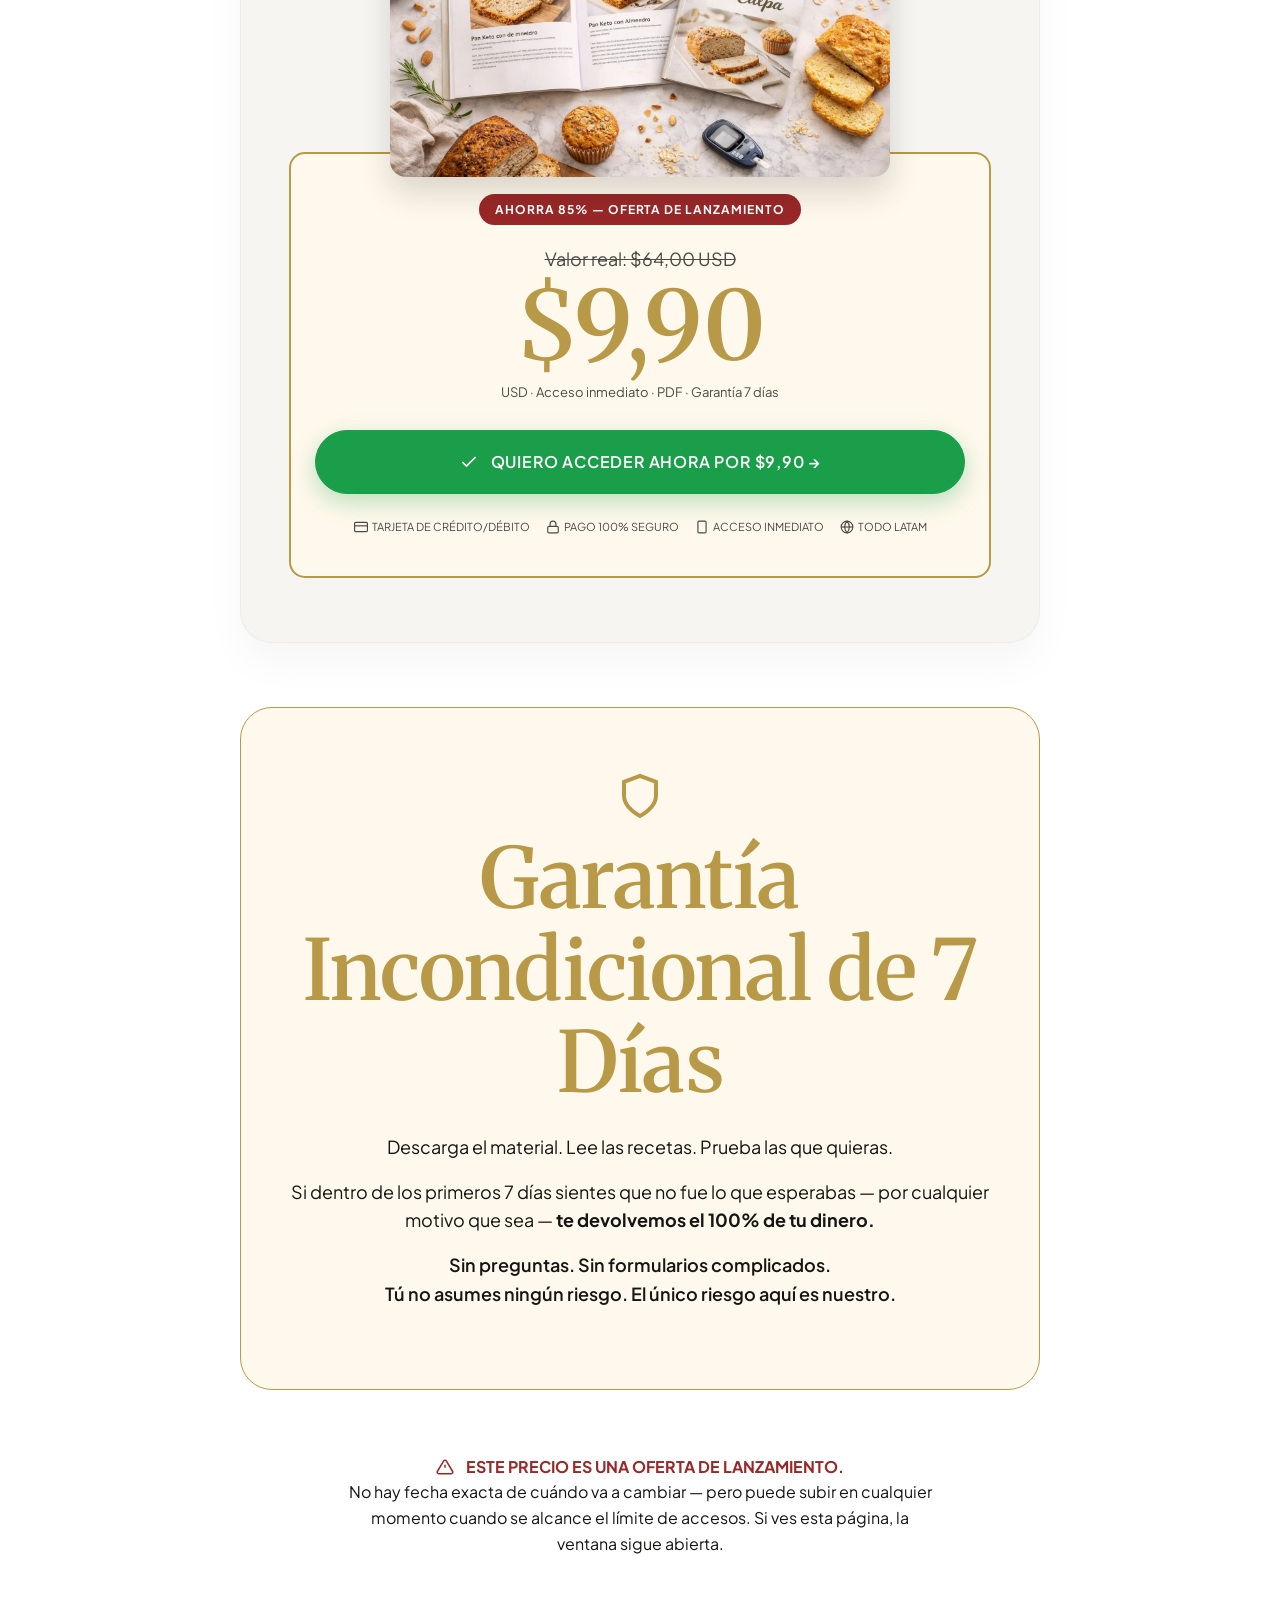
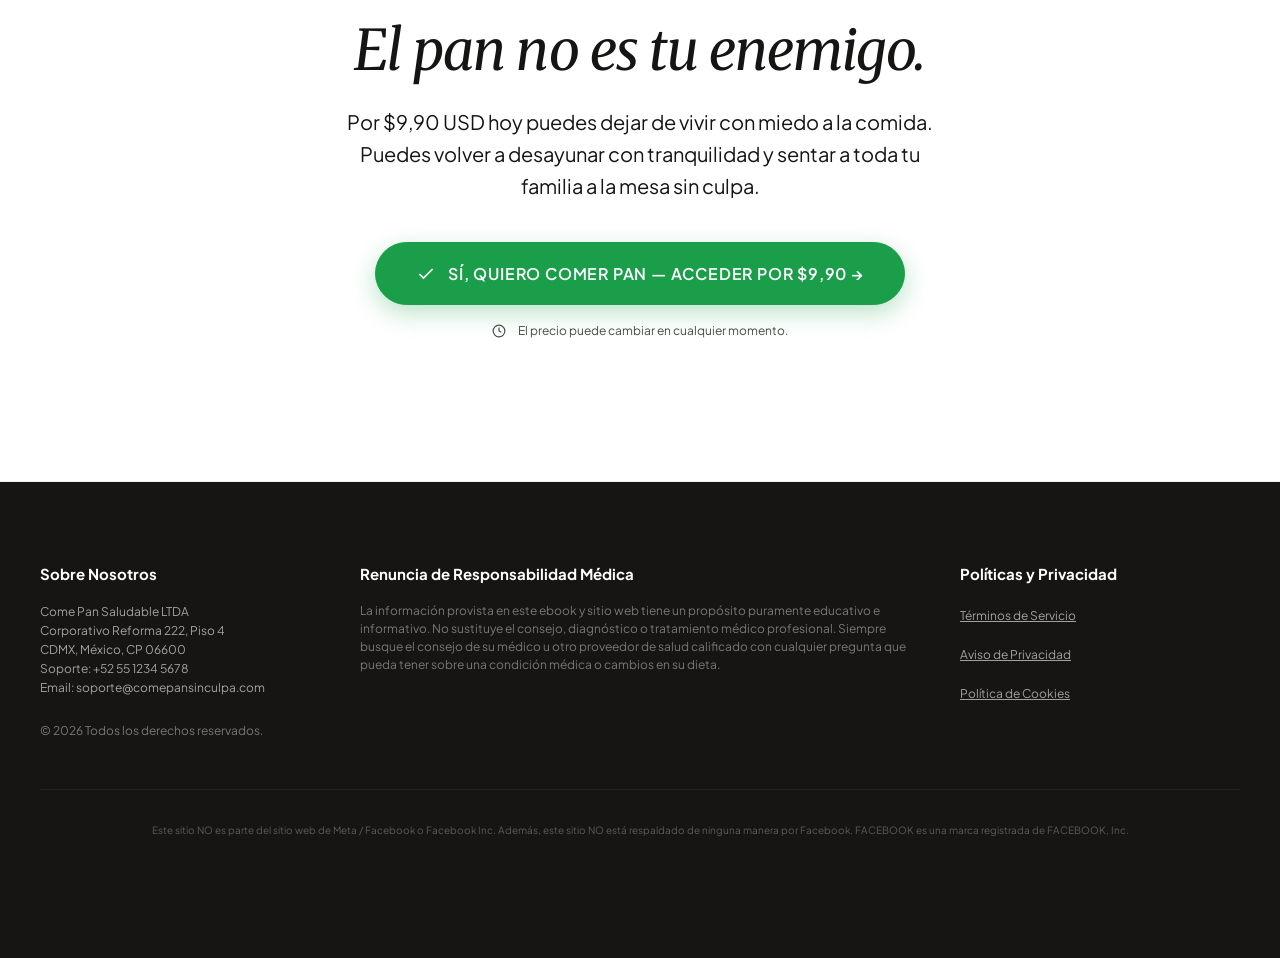
==== commit 8540f8b2: "fix: stat 0->32, swap Cormorant for Merriweather, adjust h1 size" ====
--- a/index.html
+++ b/index.html
@@ -165,7 +165,7 @@
                     <span class="stat-country">Chile y Colombia</span>
                 </div>
                 <div class="stat-item">
-                    <span class="stat-number">0</span>
+                    <span class="stat-number">32</span>
                     <span class="stat-label">recetas reales para comer pan sin miedo</span>
                     <span class="stat-country">hasta ahora</span>
                 </div>
--- a/styles.css
+++ b/styles.css
@@ -1,4 +1,4 @@
-@import url('https://fonts.googleapis.com/css2?family=Cormorant+Garamond:ital,wght@0,400;0,600;1,400;1,600&family=Plus+Jakarta+Sans:wght@400;500;600&display=swap');
+@import url('https://fonts.googleapis.com/css2?family=Merriweather:ital,wght@0,700;1,400&family=Plus+Jakarta+Sans:wght@400;500;600;700&display=swap');
 
 :root {
   --bg-oat: #F6F5F2;
@@ -8,7 +8,7 @@
   --accent-sage: #8A9A86;
   --danger-crimson: #992828;
   
-  --font-serif: 'Cormorant Garamond', serif;
+  --font-serif: 'Merriweather', serif;
   --font-sans: 'Plus Jakarta Sans', sans-serif;
   
   --radius-xl: 32px;
@@ -326,10 +326,10 @@
 .hero-trust-row svg { color: var(--accent-sage); flex-shrink: 0; }
 
 .hero-text h1 {
-  font-size: clamp(38px, 9vw, 84px); 
+  font-size: clamp(32px, 7vw, 68px); 
   color: var(--ink-charcoal);
   margin-bottom: 24px;
-  line-height: 1.05;
+  line-height: 1.1;
 }
 .hero-text h1 .gold-italic {
   display: block;
